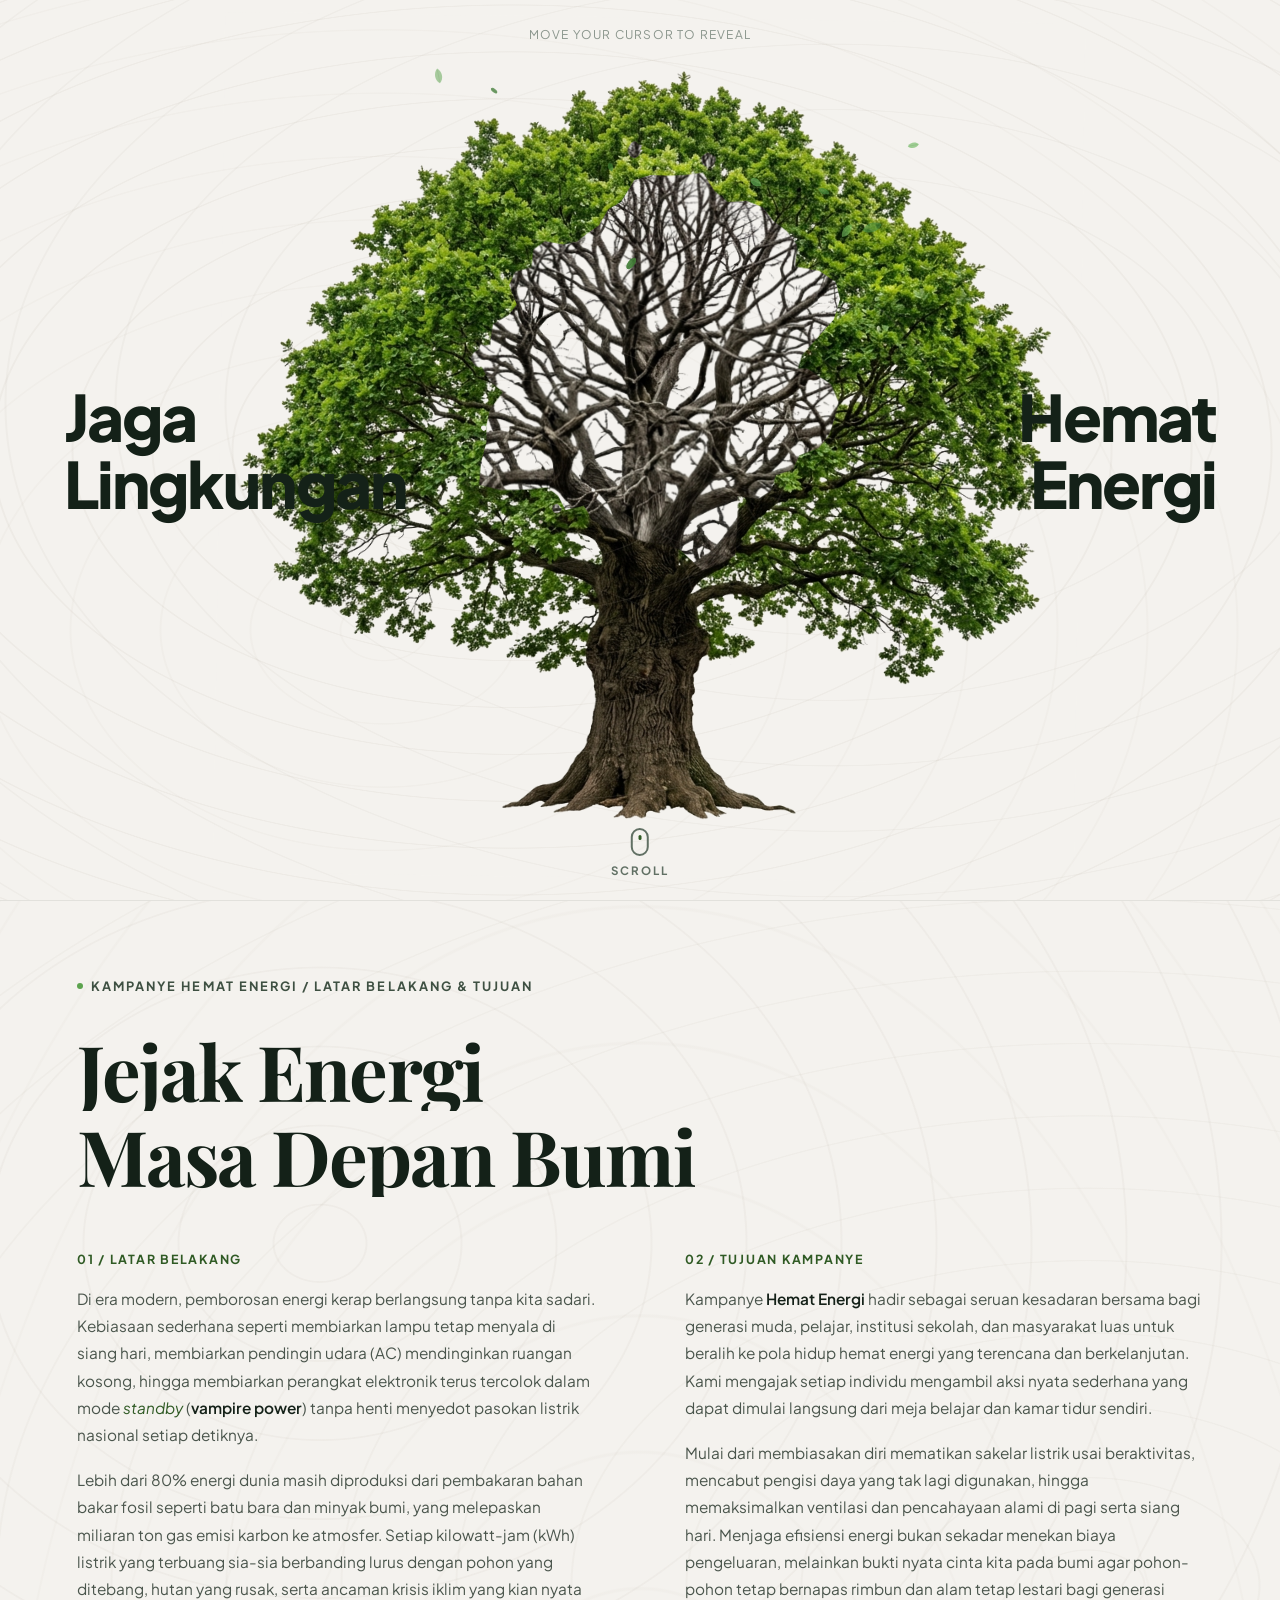
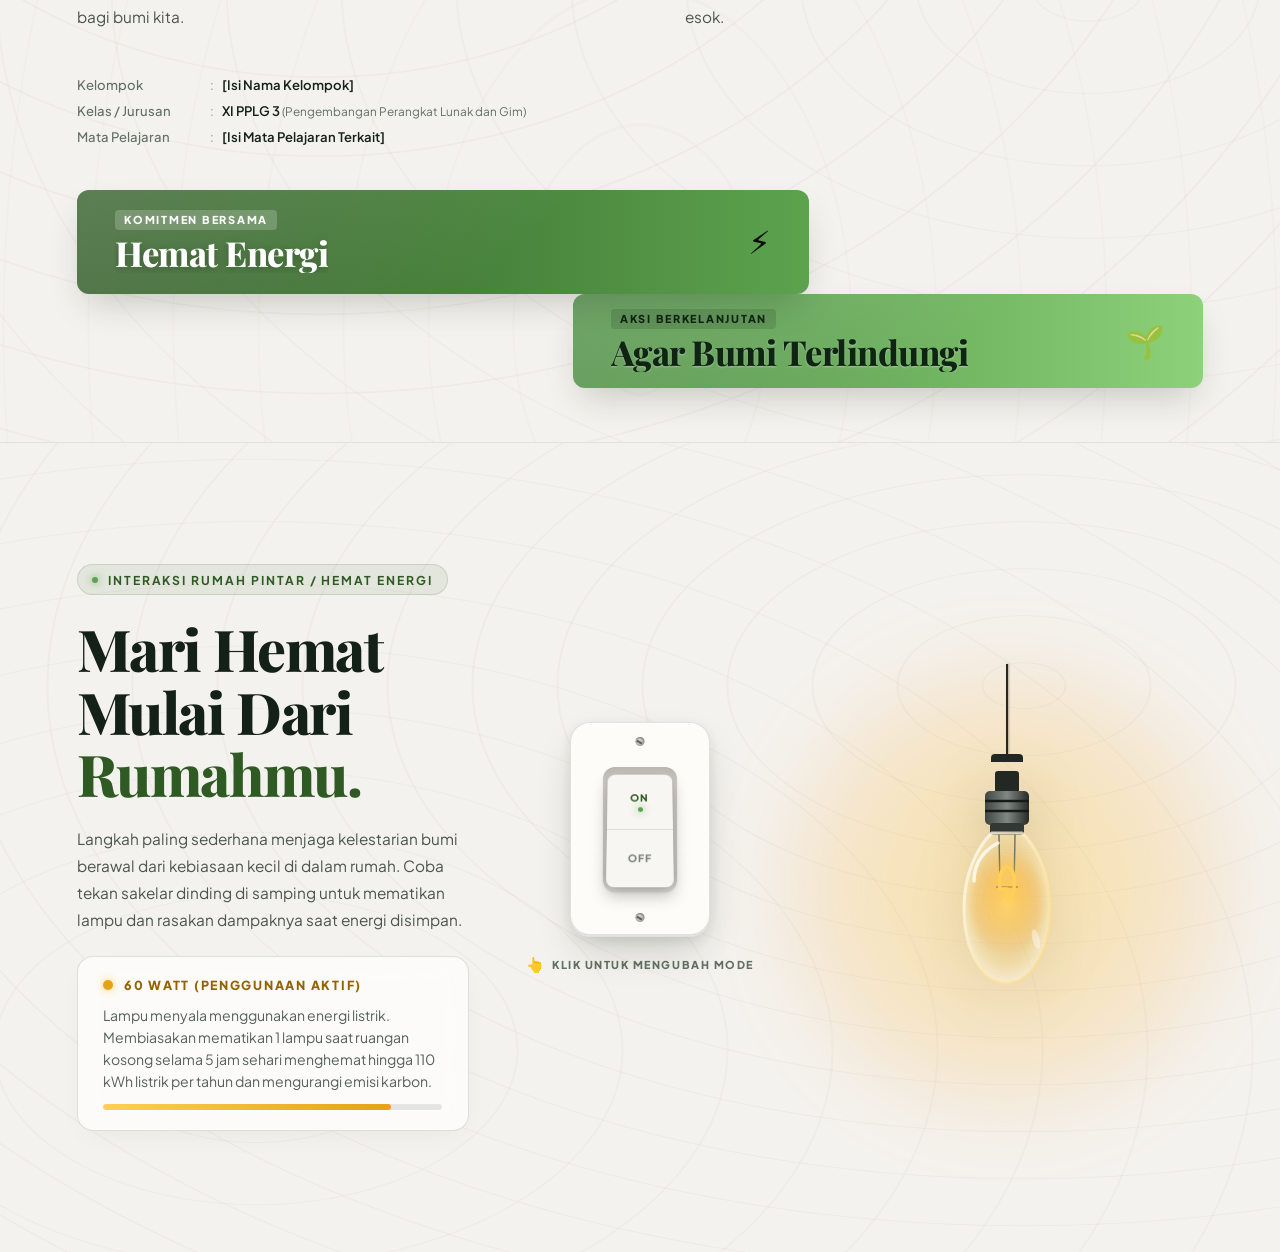
==== index.html @ 19946aef "feat: Website Kampanye Hemat Energi interaktif" ====
<!DOCTYPE html>
<html lang="en">

<head>
  <meta charset="UTF-8">
  <meta name="viewport" content="width=device-width, initial-scale=1.0">
  <title>HematEnergi – Save Energy, Save Nature</title>
  <link rel="preconnect" href="https://fonts.googleapis.com">
  <link rel="preconnect" href="https://fonts.gstatic.com" crossorigin>
  <link
    href="https://fonts.googleapis.com/css2?family=Playfair+Display:ital,wght@0,600;0,700;0,800;1,600&family=Plus+Jakarta+Sans:wght@400;500;600;700;800&display=swap"
    rel="stylesheet">
  <link rel="stylesheet" href="style.css">
</head>

<body>

  <!-- ═══════════════════════════════════════════════════════
       SECTION 1: HERO SECTION POHON INTERAKTIF
       ═══════════════════════════════════════════════════════ -->
  <section class="hero" id="hero">
    <span class="cursor-hint" id="cursorHint">Move your cursor to reveal</span>

    <!-- Side headings -->
    <div class="side-heading side-heading--left">
      Jaga<br>Lingkungan
    </div>
    <div class="side-heading side-heading--right">
      Hemat<br>Energi
    </div>

    <div class="tree-container" id="treeContainer">
      <!-- Base: living tree -->
      <img src="./public/living-tree.png" alt="Living tree" class="tree-living" id="livingTreeImg" />

      <!-- Reveal: dead tree (masked by canvas) -->
      <img src="./public/dead-tree.png" alt="Dead tree" class="tree-dead" id="deadTreeImg"
        style="visibility: hidden;" />

      <!-- Canvas draws the composite: dead-tree clipped by ink mask -->
      <canvas id="inkCanvas"></canvas>
    </div>

    <!-- Falling leaves overlay (hero container) -->
    <canvas id="leavesCanvas"></canvas>

    <!-- Scroll down indicator -->
    <a href="#campaignSection" class="hero-scroll-indicator" id="scrollIndicator" aria-label="Gulir ke bawah">
      <div class="scroll-mouse">
        <div class="scroll-wheel"></div>
      </div>
      <span>Scroll</span>
    </a>
  </section>

  <!-- ═══════════════════════════════════════════════════════
       SECTION 2: LATAR BELAKANG & TUJUAN KAMPANYE
       (Tata Letak Sesuai Referensi Gambar)
       ═══════════════════════════════════════════════════════ -->
  <section class="campaign-section" id="campaignSection">
    <div class="campaign-container">

      <!-- Eyebrow (Teks Kecil di Kiri Atas) -->
      <div class="campaign-eyebrow fade-item fade-delay-eyebrow">
        <span class="eyebrow-dot"></span>
        KAMPANYE HEMAT ENERGI / LATAR BELAKANG &amp; TUJUAN
      </div>

      <!-- Judul Utama 2 Baris: High Line Reveal (Block Highlighter Wipe) -->
      <h2 class="campaign-title">
        <span class="reveal-line-wrap">
          <span class="reveal-block reveal-block-line-1"></span>
          <span class="reveal-text reveal-text-line-1">Jejak Energi</span>
        </span>
        <span class="reveal-line-wrap">
          <span class="reveal-block reveal-block-line-2"></span>
          <span class="reveal-text reveal-text-line-2">Masa Depan Bumi</span>
        </span>
      </h2>

      <!-- Grid 2 Kolom Paragraf di Bagian Tengah -->
      <div class="campaign-grid">
        <!-- Kolom Kiri: Latar Belakang & Cerita Singkat -->
        <div class="campaign-col fade-item fade-delay-col-1">
          <div class="col-title">01 / Latar Belakang</div>
          <p class="campaign-desc">
            Di era modern, pemborosan energi kerap berlangsung tanpa kita sadari. Kebiasaan sederhana seperti membiarkan
            lampu tetap menyala di siang hari, membiarkan pendingin udara (AC) mendinginkan ruangan kosong, hingga
            membiarkan perangkat elektronik terus tercolok dalam mode <em>standby</em> (<strong>vampire power</strong>)
            tanpa henti menyedot pasokan listrik nasional setiap detiknya.
          </p>
          <p class="campaign-desc">
            Lebih dari 80% energi dunia masih diproduksi dari pembakaran bahan bakar fosil seperti batu bara dan minyak
            bumi, yang melepaskan miliaran ton gas emisi karbon ke atmosfer. Setiap kilowatt-jam (kWh) listrik yang
            terbuang sia-sia berbanding lurus dengan pohon yang ditebang, hutan yang rusak, serta ancaman krisis iklim
            yang kian nyata bagi bumi kita.
          </p>
        </div>

        <!-- Kolom Kanan: Tujuan Kampanye -->
        <div class="campaign-col fade-item fade-delay-col-2">
          <div class="col-title">02 / Tujuan Kampanye</div>
          <p class="campaign-desc">
            Kampanye <strong>Hemat Energi</strong> hadir sebagai seruan kesadaran bersama bagi generasi muda, pelajar,
            institusi sekolah, dan masyarakat luas untuk beralih ke pola hidup hemat energi yang terencana dan
            berkelanjutan. Kami mengajak setiap individu mengambil aksi nyata sederhana yang dapat dimulai langsung dari
            meja belajar dan kamar tidur sendiri.
          </p>
          <p class="campaign-desc">
            Mulai dari membiasakan diri mematikan sakelar listrik usai beraktivitas, mencabut pengisi daya yang tak lagi
            digunakan, hingga memaksimalkan ventilasi dan pencahayaan alami di pagi serta siang hari. Menjaga efisiensi
            energi bukan sekadar menekan biaya pengeluaran, melainkan bukti nyata cinta kita pada bumi agar pohon-pohon
            tetap bernapas rimbun dan alam tetap lestari bagi generasi esok.
          </p>
        </div>
      </div>

      <!-- Area Bawah: Identitas Pembuat (Kiri) & Balok Bertumpuk (Kanan) -->
      <div class="campaign-bottom">
        <!-- Identitas Pembuat di Kiri Bawah -->
        <div class="creator-metadata fade-item fade-delay-meta">
          <div class="meta-line">
            <span class="meta-key">Kelompok</span>
            <span class="meta-sep">:</span>
            <span class="meta-value">[Isi Nama Kelompok]</span>
          </div>
          <div class="meta-line">
            <span class="meta-key">Kelas / Jurusan</span>
            <span class="meta-sep">:</span>
            <span class="meta-value">XI PPLG 3 <span class="meta-subtext">(Pengembangan Perangkat Lunak dan
                Gim)</span></span>
          </div>
          <div class="meta-line">
            <span class="meta-key">Mata Pelajaran</span>
            <span class="meta-sep">:</span>
            <span class="meta-value">[Isi Mata Pelajaran Terkait]</span>
          </div>
        </div>

        <!-- Dua Balok Horizontal Bertumpuk di Kanan Bawah (Gradien Hijau) -->
        <div class="stacked-blocks-area fade-item fade-delay-bars">
          <!-- Balok Atas/Kiri: Gradien #2f5a24 ke #5ca34e -->
          <div class="block-bar block-bar--upper">
            <div class="bar-sheen"></div>
            <div class="bar-text-content">
              <span class="bar-badge bar-badge-1">KOMITMEN BERSAMA</span>
              <div class="bar-reveal-wrapper">
                <span class="bar-wipe bar-wipe-1"></span>
                <h3 class="bar-reveal-text bar-text-1">Hemat Energi</h3>
              </div>
            </div>
            <span class="bar-accent-icon bar-icon-1">⚡</span>
          </div>

          <!-- Balok Bawah/Kanan: Gradien #4a8c3f ke #8dd17a -->
          <div class="block-bar block-bar--lower">
            <div class="bar-sheen"></div>
            <div class="bar-text-content">
              <span class="bar-badge bar-badge--dark bar-badge-2">AKSI BERKELANJUTAN</span>
              <div class="bar-reveal-wrapper">
                <span class="bar-wipe bar-wipe-2"></span>
                <h3 class="bar-reveal-text bar-text-2">Agar Bumi Terlindungi</h3>
              </div>
            </div>
            <span class="bar-accent-icon bar-icon-2">🌱</span>
          </div>
        </div>
      </div>

    </div>
  </section>

  <!-- ═══════════════════════════════════════════════════════
       SECTION 3: SMART HOME ENERGY SWITCH
       ═══════════════════════════════════════════════════════ -->
  <section class="switch-section light-on" id="smartSwitchSection">
    <div class="switch-container">
      <div class="switch-grid">

        <!-- Column 1 (Left): Bold Editorial Call-To-Action -->
        <div class="switch-col-left">
          <div class="switch-eyebrow">
            <span class="switch-eyebrow-dot"></span>
            <span>INTERAKSI RUMAH PINTAR / HEMAT ENERGI</span>
          </div>

          <h2 class="switch-heading">
            <span>Mari Hemat</span>
            <span>Mulai Dari</span>
            <span class="switch-heading-highlight">Rumahmu.</span>
          </h2>

          <p class="switch-subcaption">
            Langkah paling sederhana menjaga kelestarian bumi berawal dari kebiasaan kecil di dalam rumah. Coba tekan
            sakelar dinding di samping untuk mematikan lampu dan rasakan dampaknya saat energi disimpan.
          </p>

          <!-- Interactive Live Energy Metric Status Card -->
          <div class="energy-status-card" id="energyStatusCard">
            <div class="energy-status-header">
              <span class="status-indicator-dot" id="statusDot"></span>
              <span class="status-indicator-label" id="statusLabel">60 WATT (PENGGUNAAN AKTIF)</span>
            </div>
            <p class="status-dynamic-text" id="statusDesc">
              Lampu menyala menggunakan energi listrik. Membiasakan mematikan 1 lampu saat ruangan kosong selama 5 jam
              sehari menghemat hingga 110 kWh listrik per tahun dan mengurangi emisi karbon.
            </p>
            <div class="status-meter-bar">
              <div class="status-meter-fill" id="statusMeterFill"></div>
            </div>
          </div>
        </div>

        <!-- Column 2 (Center): Tactile Minimalist 3D Rocker Wall Switch -->
        <div class="switch-col-center">
          <div class="tactile-switch-wrap">
            <div class="wall-plate" id="wallLightSwitch" role="button" tabindex="0" aria-label="Sakelar Lampu Pintar">
              <!-- Screws -->
              <div class="plate-screw plate-screw--top"><span class="screw-slot"></span></div>
              <div class="plate-screw plate-screw--bottom"><span class="screw-slot"></span></div>

              <!-- Recessed Switch Housing / Bezel -->
              <div class="plate-recess">
                <div class="rocker-switch" id="rockerPaddle">
                  <div class="rocker-face rocker-face--top">
                    <span class="rocker-text">ON</span>
                    <span class="rocker-led" id="rockerLed"></span>
                  </div>
                  <div class="rocker-face rocker-face--bottom">
                    <span class="rocker-text">OFF</span>
                  </div>
                </div>
              </div>
            </div>
            <div class="switch-click-hint">
              <span class="click-hint-icon">👆</span>
              <span class="click-hint-text">KLIK UNTUK MENGUBAH MODE</span>
            </div>
          </div>
        </div>

        <!-- Column 3 (Right): Swaying 3D Hanging Pendant Light Bulb -->
        <div class="switch-col-right" id="bulbInteractiveZone">
          <!-- Ambient Radial Light Aura -->
          <div class="ambient-light-aura" id="ambientLightAura"></div>

          <!-- Hanging Pendant Assembly (Pendulum Sway) -->
          <div class="hanging-pendant" id="hangingPendant">
            <!-- Suspended Ceiling Cord -->
            <div class="pendant-cord-line"></div>

            <!-- Ceiling Canopy Mount -->
            <div class="pendant-canopy"></div>

            <!-- Bulb & Fixture Container -->
            <div class="pendant-bulb-unit">
              <!-- SVG Realistic 3D Glass Pendant Bulb -->
              <svg class="bulb-svg" viewBox="0 0 170 270" width="170" height="270" fill="none"
                xmlns="http://www.w3.org/2000/svg">
                <!-- Socket Fixture / Metal Cap -->
                <rect x="73" y="10" width="24" height="22" rx="3" fill="#242825" />
                <rect x="63" y="30" width="44" height="34" rx="5" fill="url(#pendantSocketGrad)" />
                <line x1="63" y1="40" x2="107" y2="40" stroke="#171a18" stroke-width="2.5" />
                <line x1="63" y1="50" x2="107" y2="50" stroke="#171a18" stroke-width="2.5" />
                <rect x="68" y="62" width="34" height="12" rx="3" fill="#323834" />

                <!-- Glow Aura Inside Glass (ON state) -->
                <ellipse class="svg-filament-aura" id="svgFilamentAura" cx="85" cy="142" rx="42" ry="52"
                  fill="url(#innerWarmGlow)" />

                <!-- Bulb Glass Teardrop Envelope -->
                <path class="bulb-glass-contour" id="bulbGlassContour"
                  d="M70 72 C70 72, 42 96, 42 148 C42 192, 62 222, 85 222 C108 222, 128 192, 128 148 C128 96, 100 72, 100 72 Z"
                  fill="url(#glassTintGrad)" stroke="url(#glassEdgeGrad)" stroke-width="3" />

                <!-- Filament Internal Support Mounts -->
                <line x1="77" y1="74" x2="78" y2="128" stroke="#666f68" stroke-width="1.4" stroke-linecap="round" />
                <line x1="93" y1="74" x2="92" y2="128" stroke="#666f68" stroke-width="1.4" stroke-linecap="round" />
                <line x1="74" y1="126" x2="96" y2="126" stroke="#555c57" stroke-width="1.2" />

                <!-- Tungsten Coiled Filament Path -->
                <path class="bulb-tungsten-filament" id="tungstenFilament"
                  d="M78 128 C76 112, 81 106, 85 106 C89 106, 94 112, 92 128 C89 144, 85 144, 85 128 Z" fill="none"
                  stroke="#ffcf56" stroke-width="3.5" stroke-linecap="round" stroke-linejoin="round" />

                <!-- Realistic Glass Specular Curve Reflections -->
                <path d="M52 120 C52 100, 64 88, 76 82" stroke="rgba(255, 255, 255, 0.75)" stroke-width="3.5"
                  stroke-linecap="round" />
                <ellipse cx="114" cy="178" rx="3.5" ry="10" fill="rgba(255, 255, 255, 0.4)"
                  transform="rotate(-15 114 178)" />

                <!-- Shading and Gradient Definitions -->
                <defs>
                  <linearGradient id="pendantSocketGrad" x1="0" y1="0" x2="1" y2="0">
                    <stop offset="0%" stop-color="#404642" />
                    <stop offset="50%" stop-color="#808882" />
                    <stop offset="100%" stop-color="#262a27" />
                  </linearGradient>

                  <!-- Dynamic Glass Tint -->
                  <radialGradient id="glassTintGrad" cx="50%" cy="46%" r="54%">
                    <stop id="glassStop1" offset="0%" stop-color="rgba(255, 235, 160, 0.38)" />
                    <stop id="glassStop2" offset="65%" stop-color="rgba(255, 210, 100, 0.18)" />
                    <stop id="glassStop3" offset="100%" stop-color="rgba(255, 255, 255, 0.45)" />
                  </radialGradient>

                  <!-- Glass Edge Highlight -->
                  <linearGradient id="glassEdgeGrad" x1="0" y1="0" x2="1" y2="1">
                    <stop id="edgeStop1" offset="0%" stop-color="rgba(255, 255, 255, 0.85)" />
                    <stop id="edgeStop2" offset="100%" stop-color="rgba(255, 215, 110, 0.55)" />
                  </linearGradient>

                  <!-- Inner Warm Light Glow -->
                  <radialGradient id="innerWarmGlow" cx="50%" cy="50%" r="50%">
                    <stop id="glowStop1" offset="0%" stop-color="rgba(255, 207, 86, 0.95)" />
                    <stop id="glowStop2" offset="55%" stop-color="rgba(255, 175, 45, 0.4)" />
                    <stop id="glowStop3" offset="100%" stop-color="rgba(255, 140, 20, 0)" />
                  </radialGradient>
                </defs>
              </svg>
            </div>
          </div>

          <!-- Floating Eco Savings Badge (Appears when Light is OFF) -->
          <div class="eco-save-badge" id="ecoSaveBadge">
            <span class="eco-save-icon">🌱</span>
            <div class="eco-save-info">
              <span class="eco-save-title">Mode Hemat Daya Aktif</span>
              <span class="eco-save-metric">100% Efisiensi Listrik • Emisi Tercegah</span>
            </div>
          </div>
        </div>

      </div>
    </div>
  </section>

  <script src="script.js"></script>

</body>

</html>
---- style.css ----
/* ── Reset & Base ──────────────────────────────────── */
    *,
    *::before,
    *::after {
      margin: 0;
      padding: 0;
      box-sizing: border-box;
    }

    html,
    body {
      font-family: 'Plus Jakarta Sans', 'Segoe UI', system-ui, -apple-system, sans-serif;
      background: #f4f2ee;
      overflow-y: auto;
      overflow-x: hidden;
      height: auto;
      width: 100%;
      scroll-behavior: smooth;
    }

    /* ── Fullscreen Hero ──────────────────────────────── */
    .hero {
      position: relative;
      width: 100%;
      height: 100vh;
      min-height: 100vh;
      display: flex;
      align-items: center;
      justify-content: center;
      overflow: hidden;
      background: #f4f2ee;
    }

    /* ── Topographic contour background ────────────────── */
    .hero::before {
      content: '';
      position: absolute;
      inset: 0;
      background-image:
        repeating-radial-gradient(ellipse at 40% 50%,
          transparent 0px, transparent 38px,
          rgba(180, 170, 155, 0.10) 39px, rgba(180, 170, 155, 0.10) 40px,
          transparent 41px, transparent 80px),
        repeating-radial-gradient(ellipse at 65% 45%,
          transparent 0px, transparent 55px,
          rgba(170, 162, 148, 0.08) 56px, rgba(170, 162, 148, 0.08) 57px,
          transparent 58px, transparent 110px),
        repeating-radial-gradient(ellipse at 30% 70%,
          transparent 0px, transparent 42px,
          rgba(190, 180, 165, 0.07) 43px, rgba(190, 180, 165, 0.07) 44px,
          transparent 45px, transparent 90px);
      pointer-events: none;
      z-index: 5;
    }

    /* ── Tree container – dramatic fullscreen scale ───── */
    .tree-container {
      position: relative;
      width: 90vw;
      max-width: 900px;
      height: 95vh;
      max-height: 95vh;
      z-index: 1;
      transform-origin: bottom center;
    }

    .tree-container img {
      position: absolute;
      inset: 0;
      width: 100%;
      height: 100%;
      object-fit: contain;
      user-select: none;
      -webkit-user-drag: none;
      transform-origin: bottom center;
    }

    .tree-living {
      z-index: 1;
    }

    .tree-dead {
      z-index: 2;
    }

    /* ── Canvas overlays ──────────────────────────────── */
    #inkCanvas {
      position: absolute;
      inset: 0;
      width: 100%;
      height: 100%;
      z-index: 3;
      pointer-events: none;
    }

    #leavesCanvas {
      position: absolute;
      inset: 0;
      width: 100%;
      height: 100%;
      z-index: 4;
      pointer-events: none;
    }

    /* ── Side Typography ──────────────────────────────── */
    .side-heading {
      position: absolute;
      top: 50%;
      transform: translateY(-50%);
      z-index: 10;
      pointer-events: none;
      font-size: clamp(2.5rem, 5vw, 5.5rem);
      font-weight: 800;
      color: #142118;
      line-height: 1.05;
      letter-spacing: -0.03em;
    }

    .side-heading--left {
      left: 5vw;
      text-align: left;
    }

    .side-heading--right {
      right: 5vw;
      text-align: right;
    }

    /* ── Hint label ────────────────────────────────────── */
    .cursor-hint {
      position: absolute;
      top: 3vh;
      left: 50%;
      transform: translateX(-50%);
      z-index: 10;
      font-size: 0.75rem;
      color: #8a958c;
      letter-spacing: 0.1em;
      text-transform: uppercase;
      pointer-events: none;
      opacity: 1;
      transition: opacity 1.5s ease;
    }

    .cursor-hint.hidden {
      opacity: 0;
    }

    /* ── Hero Scroll Indicator ────────────────────────── */
    .hero-scroll-indicator {
      position: absolute;
      bottom: 2.5vh;
      left: 50%;
      transform: translateX(-50%);
      z-index: 15;
      display: flex;
      flex-direction: column;
      align-items: center;
      gap: 0.4rem;
      color: #617064;
      text-decoration: none;
      font-size: 0.72rem;
      font-weight: 700;
      letter-spacing: 0.18em;
      text-transform: uppercase;
      transition: opacity 0.4s ease, transform 0.4s ease, color 0.3s ease;
      cursor: pointer;
    }

    .hero-scroll-indicator:hover {
      color: #142118;
      transform: translateX(-50%) translateY(2px);
    }

    .scroll-mouse {
      width: 18px;
      height: 28px;
      border: 2px solid #617064;
      border-radius: 10px;
      position: relative;
    }

    .scroll-wheel {
      width: 2.5px;
      height: 5px;
      background: #2f5a24;
      border-radius: 2px;
      position: absolute;
      top: 5px;
      left: 50%;
      transform: translateX(-50%);
      animation: wheelAnimation 1.6s ease-in-out infinite;
    }

    @keyframes wheelAnimation {
      0% {
        opacity: 0;
        transform: translate(-50%, 0);
      }

      35% {
        opacity: 1;
      }

      100% {
        opacity: 0;
        transform: translate(-50%, 11px);
      }
    }

    /* ═══════════════════════════════════════════════════════
       SECTION 2: LATAR BELAKANG & TUJUAN (REFERENSI REPOSITORY)
       ═══════════════════════════════════════════════════════ */
    .campaign-section {
      position: relative;
      width: 100%;
      min-height: 100vh;
      background: #f4f2ee;
      padding: clamp(4.5rem, 8.5vh, 7rem) clamp(2rem, 6vw, 6.5rem) clamp(3rem, 6vh, 5rem);
      display: flex;
      justify-content: center;
      align-items: center;
      box-sizing: border-box;
      overflow: hidden;
      border-top: 1px solid rgba(20, 33, 24, 0.08);
    }

    /* Topographic contour background for section 2 */
    .campaign-section::before {
      content: '';
      position: absolute;
      inset: 0;
      background-image:
        repeating-radial-gradient(ellipse at 25% 30%,
          transparent 0px, transparent 45px,
          rgba(180, 170, 155, 0.09) 46px, rgba(180, 170, 155, 0.09) 47px,
          transparent 48px, transparent 95px),
        repeating-radial-gradient(ellipse at 85% 60%,
          transparent 0px, transparent 55px,
          rgba(170, 162, 148, 0.07) 56px, rgba(170, 162, 148, 0.07) 57px,
          transparent 58px, transparent 115px),
        repeating-radial-gradient(ellipse at 50% 90%,
          transparent 0px, transparent 40px,
          rgba(190, 180, 165, 0.06) 41px, rgba(190, 180, 165, 0.06) 42px,
          transparent 43px, transparent 85px);
      pointer-events: none;
      z-index: 0;
    }

    .campaign-container {
      position: relative;
      z-index: 1;
      width: 100%;
      max-width: 1360px;
      margin: 0 auto;
      display: flex;
      flex-direction: column;
      gap: clamp(2rem, 4vh, 3.25rem);
    }

    /* ── Eyebrow (Teks Kecil di Kiri Atas) ───────────────── */
    .campaign-eyebrow {
      font-size: clamp(0.72rem, 1vw, 0.82rem);
      font-weight: 700;
      letter-spacing: 0.16em;
      text-transform: uppercase;
      color: #3e5042;
      display: flex;
      align-items: center;
      gap: 0.5rem;
    }

    .eyebrow-dot {
      width: 6px;
      height: 6px;
      border-radius: 50%;
      background: #5ca34e;
      display: inline-block;
    }

    /* ── High Line Reveal (Block Highlighter Wipe) Title ── */
    .campaign-title {
      font-family: 'Playfair Display', Georgia, 'Times New Roman', serif;
      font-size: clamp(2.8rem, 6vw, 5.5rem);
      font-weight: 700;
      color: #142118;
      line-height: 1.06;
      letter-spacing: -0.025em;
      display: flex;
      flex-direction: column;
      margin: 0;
    }

    .reveal-line-wrap {
      position: relative;
      display: inline-block;
      overflow: hidden;
      vertical-align: top;
      width: fit-content;
      margin-bottom: 0.06em;
    }

    .reveal-text {
      display: inline-block;
      clip-path: inset(0 100% 0 0);
      transition: clip-path 1.15s cubic-bezier(0.77, 0, 0.175, 1);
      will-change: clip-path;
    }

    .is-revealed .reveal-text-line-1 {
      clip-path: inset(0 0% 0 0);
      transition-delay: 0.12s;
    }

    .is-revealed .reveal-text-line-2 {
      clip-path: inset(0 0% 0 0);
      transition-delay: 0.35s;
    }

    .reveal-block {
      position: absolute;
      top: 0;
      bottom: 0;
      left: 0;
      right: 0;
      clip-path: inset(0 100% 0 0);
      z-index: 2;
      pointer-events: none;
      border-radius: 4px;
    }

    .reveal-block-line-1 {
      background: linear-gradient(90deg, #2f5a24 0%, #5ca34e 100%);
    }

    .reveal-block-line-2 {
      background: linear-gradient(90deg, #4a8c3f 0%, #8dd17a 100%);
    }

    .is-revealed .reveal-block-line-1 {
      animation: blockHighlighterWipe 1.1s cubic-bezier(0.77, 0, 0.175, 1) 0.08s forwards;
    }

    .is-revealed .reveal-block-line-2 {
      animation: blockHighlighterWipe 1.1s cubic-bezier(0.77, 0, 0.175, 1) 0.32s forwards;
    }

    @keyframes blockHighlighterWipe {
      0% {
        clip-path: inset(0 100% 0 0);
      }

      50% {
        clip-path: inset(0 0% 0 0);
      }

      100% {
        clip-path: inset(0 0% 0 100%);
      }
    }

    /* ── Middle Area: 2-Column Paragraph Grid ─────────── */
    .campaign-grid {
      display: grid;
      grid-template-columns: 1fr 1fr;
      column-gap: clamp(3rem, 7vw, 7.5rem);
      row-gap: 2rem;
      margin-top: clamp(0.5rem, 1.5vh, 1.5rem);
    }

    @media (max-width: 860px) {
      .campaign-grid {
        grid-template-columns: 1fr;
        column-gap: 0;
        row-gap: 2rem;
      }
    }

    .campaign-col {
      display: flex;
      flex-direction: column;
      gap: 1.1rem;
    }

    .col-title {
      font-size: 0.78rem;
      font-weight: 700;
      letter-spacing: 0.14em;
      text-transform: uppercase;
      color: #2f5a24;
      display: flex;
      align-items: center;
      gap: 0.5rem;
    }

    .campaign-desc {
      font-size: clamp(0.96rem, 1.18vw, 1.08rem);
      line-height: 1.78;
      color: #4a554c;
      margin: 0;
    }

    .campaign-desc strong {
      color: #142118;
      font-weight: 600;
    }

    .campaign-desc em {
      font-style: italic;
      color: #2f5a24;
    }

    /* ── Bottom Section Layout ────────────────────────── */
    .campaign-bottom {
      display: flex;
      flex-direction: column;
      gap: clamp(1.5rem, 3vh, 2.5rem);
      margin-top: clamp(0.5rem, 1vh, 1.25rem);
    }

    /* ── Identitas Pembuat di Kiri Bawah ──────────────── */
    .creator-metadata {
      display: flex;
      flex-direction: column;
      gap: 0.35rem;
      font-size: clamp(0.82rem, 0.95vw, 0.92rem);
      line-height: 1.55;
    }

    .meta-line {
      display: flex;
      gap: 0.5rem;
      align-items: baseline;
    }

    .meta-key {
      color: #617064;
      font-weight: 500;
      min-width: 125px;
    }

    .meta-sep {
      color: #8a958c;
    }

    .meta-value {
      color: #142118;
      font-weight: 600;
    }

    .meta-subtext {
      color: #617064;
      font-weight: 400;
      font-size: 0.9em;
    }

    /* ── Dua Balok Horizontal Bertumpuk di Kanan Bawah ── */
    .stacked-blocks-area {
      position: relative;
      width: 100%;
      height: clamp(170px, 22vh, 230px);
      margin-top: 1rem;
      pointer-events: auto;
    }

    .block-bar {
      position: absolute;
      border-radius: 12px;
      overflow: hidden;
      box-shadow: 0 16px 36px -10px rgba(20, 33, 24, 0.22);
      transition: transform 0.45s cubic-bezier(0.16, 1, 0.3, 1), box-shadow 0.45s ease;
      display: flex;
      align-items: center;
      justify-content: space-between;
      padding: 0 clamp(1.4rem, 3vw, 2.5rem);
      box-sizing: border-box;
      cursor: default;
    }

    .block-bar:hover {
      box-shadow: 0 22px 46px -10px rgba(20, 33, 24, 0.32);
    }

    /* Balok Atas (Kiri ke Tengah ~64% lebar) */
    .block-bar--upper {
      top: 0;
      left: 0;
      width: min(65%, 740px);
      height: clamp(82px, 11.5vh, 118px);
      background: linear-gradient(90deg, #2f5a24 0%, #5ca34e 100%);
      z-index: 2;
    }

    .block-bar--upper:hover {
      transform: translateY(-4px);
    }

    /* Balok Bawah (Tengah ~44% ke Kanan Penuh) */
    .block-bar--lower {
      bottom: 0;
      left: min(44%, 500px);
      right: 0;
      height: clamp(74px, 10.5vh, 108px);
      background: linear-gradient(90deg, #4a8c3f 0%, #8dd17a 100%);
      z-index: 1;
    }

    .block-bar--lower:hover {
      transform: translateY(-4px);
    }

    @media (max-width: 768px) {
      .stacked-blocks-area {
        height: auto;
        display: flex;
        flex-direction: column;
        gap: 1rem;
      }

      .block-bar--upper,
      .block-bar--lower {
        position: relative;
        width: 100%;
        left: 0;
        right: 0;
        height: auto;
        padding: 1.25rem 1.5rem;
      }
    }

    .bar-sheen {
      position: absolute;
      inset: 0;
      background: linear-gradient(135deg, rgba(255, 255, 255, 0.22) 0%, transparent 60%);
      pointer-events: none;
    }

    /* ── High Line Reveal for the Stacked Bars (Disamakan dengan Judul Atas) ── */
    .bar-text-content {
      position: relative;
      z-index: 3;
      display: flex;
      flex-direction: column;
      gap: 0.25rem;
    }

    .bar-badge {
      display: inline-block;
      width: fit-content;
      font-size: 0.68rem;
      font-weight: 800;
      letter-spacing: 0.16em;
      text-transform: uppercase;
      padding: 0.2rem 0.55rem;
      border-radius: 4px;
      background: rgba(255, 255, 255, 0.2);
      color: #ffffff;
      opacity: 0;
      transform: translateY(8px);
      transition: opacity 0.8s ease, transform 0.8s ease;
    }

    .bar-badge--dark {
      background: rgba(16, 36, 20, 0.15);
      color: #102414;
    }

    .is-revealed .bar-badge {
      opacity: 1;
      transform: translateY(0);
    }

    .is-revealed .bar-badge-1 {
      transition-delay: 0.72s;
    }

    .is-revealed .bar-badge-2 {
      transition-delay: 0.95s;
    }

    .bar-reveal-wrapper {
      position: relative;
      display: inline-block;
      overflow: hidden;
      vertical-align: top;
      width: fit-content;
    }

    .bar-reveal-text {
      display: inline-block;
      clip-path: inset(0 100% 0 0);
      transition: clip-path 1.15s cubic-bezier(0.77, 0, 0.175, 1);
      will-change: clip-path;
      margin: 0;
      font-family: 'Playfair Display', Georgia, serif;
      font-size: clamp(1.4rem, 2.7vw, 2.45rem);
      font-weight: 800;
      letter-spacing: -0.015em;
      line-height: 1.15;
    }

    .bar-text-1 {
      color: #ffffff;
      text-shadow: 0 2px 8px rgba(0, 0, 0, 0.25);
    }

    .bar-text-2 {
      color: #102414;
      text-shadow: 0 1px 2px rgba(255, 255, 255, 0.35);
    }

    /* Delay disinkronkan setelah kontainer balok muncul (0.65s + offset) */
    .is-revealed .bar-text-1 {
      clip-path: inset(0 0% 0 0);
      transition-delay: 0.82s;
    }

    .is-revealed .bar-text-2 {
      clip-path: inset(0 0% 0 0);
      transition-delay: 1.05s;
    }

    .bar-wipe {
      position: absolute;
      top: 0;
      bottom: 0;
      left: 0;
      right: 0;
      clip-path: inset(0 100% 0 0);
      z-index: 2;
      pointer-events: none;
      border-radius: 4px;
    }

    /* Gradien penyapu selaras dengan palet hijau judul utama */
    .bar-wipe-1 {
      background: linear-gradient(90deg, #8dd17a 0%, #d8f3dc 100%);
    }

    .bar-wipe-2 {
      background: linear-gradient(90deg, #142118 0%, #2f5a24 100%);
    }

    /* Durasi 1.1s & selisih delay 0.04s persis seperti .reveal-block di judul atas */
    .is-revealed .bar-wipe-1 {
      animation: blockHighlighterWipe 1.1s cubic-bezier(0.77, 0, 0.175, 1) 0.78s forwards;
    }

    .is-revealed .bar-wipe-2 {
      animation: blockHighlighterWipe 1.1s cubic-bezier(0.77, 0, 0.175, 1) 1.02s forwards;
    }

    .bar-accent-icon {
      font-size: clamp(1.6rem, 2.5vw, 2.3rem);
      z-index: 3;
      user-select: none;
      opacity: 0;
      transform: scale(0.6);
      transition: opacity 0.8s ease, transform 0.8s ease;
    }

    .is-revealed .bar-accent-icon {
      opacity: 0.92;
      transform: scale(1);
    }

    .is-revealed .bar-icon-1 {
      transition-delay: 1.15s;
    }

    .is-revealed .bar-icon-2 {
      transition-delay: 1.38s;
    }

    /* ── Fade (Visibilitas Effect) ─────────────────────── */
    .fade-item {
      opacity: 0;
      transform: translateY(18px);
      transition: opacity 1.1s cubic-bezier(0.16, 1, 0.3, 1), transform 1.1s cubic-bezier(0.16, 1, 0.3, 1);
      will-change: opacity, transform;
    }

    .is-revealed .fade-item {
      opacity: 1;
      transform: translateY(0);
    }

    .fade-delay-eyebrow {
      transition-delay: 0.1s;
    }

    .fade-delay-col-1 {
      transition-delay: 0.48s;
    }

    .fade-delay-col-2 {
      transition-delay: 0.7s;
    }

    .fade-delay-meta {
      transition-delay: 0.88s;
    }

    .fade-delay-bars {
      transition-delay: 0.65s;
    }

    /* ═══════════════════════════════════════════════════════
       SECTION 3: SMART HOME ENERGY SWITCH
       ═══════════════════════════════════════════════════════ */
    .switch-section {
      position: relative;
      width: 100%;
      min-height: 90vh;
      padding: clamp(5rem, 8vh, 7rem) clamp(2rem, 6vw, 6.5rem);
      box-sizing: border-box;
      background-color: #f4f2ee;
      color: #142118;
      transition: background-color 0.85s cubic-bezier(0.4, 0, 0.2, 1), color 0.85s ease;
      overflow: hidden;
      border-top: 1px solid rgba(20, 33, 24, 0.08);
      display: flex;
      align-items: center;
      justify-content: center;
    }

    /* Light OFF Theme: Cozy, energy-saving twilight slate-forest tone */
    .switch-section.light-off {
      background-color: #18221b;
      color: #f4f2ee;
      border-top-color: rgba(255, 255, 255, 0.08);
    }

    /* Topographic contour background for Section 3 */
    .switch-section::before {
      content: '';
      position: absolute;
      inset: 0;
      background-image:
        repeating-radial-gradient(ellipse at 80% 30%,
          transparent 0px, transparent 40px,
          rgba(180, 170, 155, 0.09) 41px, rgba(180, 170, 155, 0.09) 42px,
          transparent 43px, transparent 85px),
        repeating-radial-gradient(ellipse at 20% 75%,
          transparent 0px, transparent 50px,
          rgba(170, 162, 148, 0.07) 51px, rgba(170, 162, 148, 0.07) 52px,
          transparent 53px, transparent 105px);
      pointer-events: none;
      z-index: 0;
      transition: opacity 0.85s ease, filter 0.85s ease;
    }

    .switch-section.light-off::before {
      filter: invert(1) brightness(0.6) hue-rotate(180deg);
      opacity: 0.22;
    }

    .switch-container {
      position: relative;
      z-index: 1;
      width: 100%;
      max-width: 1360px;
      margin: 0 auto;
    }

    .switch-grid {
      display: grid;
      grid-template-columns: 1.25fr auto 1.25fr;
      align-items: center;
      gap: clamp(2.5rem, 4.5vw, 4.5rem);
      width: 100%;
    }

    @media (max-width: 1040px) {
      .switch-grid {
        grid-template-columns: 1fr;
        gap: 4rem;
        text-align: center;
      }
    }

    /* ── Column 1 (Left): Editorial CTA ────────────────── */
    .switch-col-left {
      display: flex;
      flex-direction: column;
      gap: 1.4rem;
    }

    @media (max-width: 1040px) {
      .switch-col-left {
        align-items: center;
      }
    }

    .switch-eyebrow {
      display: inline-flex;
      align-items: center;
      gap: 0.6rem;
      font-size: clamp(0.72rem, 0.95vw, 0.82rem);
      font-weight: 700;
      letter-spacing: 0.16em;
      text-transform: uppercase;
      color: #2f5a24;
      background: rgba(47, 90, 36, 0.08);
      padding: 0.4rem 0.9rem;
      border-radius: 999px;
      width: fit-content;
      border: 1px solid rgba(47, 90, 36, 0.15);
      transition: all 0.85s ease;
    }

    .switch-section.light-off .switch-eyebrow {
      color: #8dd17a;
      background: rgba(141, 209, 122, 0.12);
      border-color: rgba(141, 209, 122, 0.25);
    }

    .switch-eyebrow-dot {
      width: 6px;
      height: 6px;
      border-radius: 50%;
      background: #5ca34e;
      display: inline-block;
      box-shadow: 0 0 8px #5ca34e;
      transition: background 0.85s ease;
    }

    .switch-section.light-off .switch-eyebrow-dot {
      background: #8dd17a;
      box-shadow: 0 0 10px #8dd17a;
    }

    .switch-heading {
      font-family: 'Playfair Display', Georgia, serif;
      font-size: clamp(2.4rem, 4.5vw, 4.5rem);
      font-weight: 800;
      line-height: 1.08;
      letter-spacing: -0.025em;
      color: #142118;
      display: flex;
      flex-direction: column;
      margin: 0;
      transition: color 0.85s ease;
    }

    .switch-section.light-off .switch-heading {
      color: #f4f2ee;
    }

    .switch-heading-highlight {
      color: #2f5a24;
      transition: color 0.85s ease;
    }

    .switch-section.light-off .switch-heading-highlight {
      color: #8dd17a;
      text-shadow: 0 0 20px rgba(141, 209, 122, 0.25);
    }

    .switch-subcaption {
      font-size: clamp(0.96rem, 1.15vw, 1.08rem);
      line-height: 1.75;
      color: #4a554c;
      margin: 0;
      max-width: 520px;
      transition: color 0.85s ease;
    }

    .switch-section.light-off .switch-subcaption {
      color: #a4b2a8;
    }

    /* Live Energy Status Card */
    .energy-status-card {
      background: rgba(255, 255, 255, 0.7);
      backdrop-filter: blur(12px);
      -webkit-backdrop-filter: blur(12px);
      border: 1px solid rgba(47, 90, 36, 0.16);
      border-radius: 16px;
      padding: 1.25rem 1.6rem;
      display: flex;
      flex-direction: column;
      gap: 0.75rem;
      max-width: 480px;
      box-shadow: 0 10px 30px -10px rgba(20, 33, 24, 0.06);
      transition: all 0.85s cubic-bezier(0.4, 0, 0.2, 1);
    }

    .switch-section.light-off .energy-status-card {
      background: rgba(24, 34, 27, 0.75);
      border-color: rgba(141, 209, 122, 0.25);
      box-shadow: 0 10px 30px -10px rgba(0, 0, 0, 0.5);
    }

    .energy-status-header {
      display: flex;
      align-items: center;
      gap: 0.65rem;
    }

    .status-indicator-dot {
      width: 10px;
      height: 10px;
      border-radius: 50%;
      background: #e6a117;
      box-shadow: 0 0 10px #ffcf56;
      display: inline-block;
      transition: all 0.5s ease;
    }

    .switch-section.light-off .status-indicator-dot {
      background: #8dd17a;
      box-shadow: 0 0 12px #8dd17a;
    }

    .status-indicator-label {
      font-size: 0.78rem;
      font-weight: 800;
      letter-spacing: 0.14em;
      text-transform: uppercase;
      color: #946300;
      transition: color 0.5s ease;
    }

    .switch-section.light-off .status-indicator-label {
      color: #8dd17a;
    }

    .status-dynamic-text {
      font-size: 0.88rem;
      line-height: 1.55;
      color: #556157;
      margin: 0;
      transition: color 0.85s ease;
    }

    .switch-section.light-off .status-dynamic-text {
      color: #c4d0c7;
    }

    .status-meter-bar {
      width: 100%;
      height: 6px;
      background: rgba(20, 33, 24, 0.1);
      border-radius: 999px;
      overflow: hidden;
      transition: background 0.85s ease;
    }

    .switch-section.light-off .status-meter-bar {
      background: rgba(255, 255, 255, 0.12);
    }

    .status-meter-fill {
      height: 100%;
      width: 85%;
      background: linear-gradient(90deg, #ffcf56, #e6a117);
      border-radius: 999px;
      transition: width 0.7s cubic-bezier(0.4, 0, 0.2, 1), background 0.7s ease;
    }

    .switch-section.light-off .status-meter-fill {
      width: 4%;
      background: linear-gradient(90deg, #4a8c3f, #8dd17a);
    }

    /* ── Column 2 (Center): Tactile Wall Switch ────────── */
    .switch-col-center {
      display: flex;
      justify-content: center;
      align-items: center;
    }

    .tactile-switch-wrap {
      display: flex;
      flex-direction: column;
      align-items: center;
      gap: 1.1rem;
    }

    .wall-plate {
      position: relative;
      width: 140px;
      height: 215px;
      border-radius: 20px;
      background: #fdfcf9;
      box-shadow:
        0 1px 0 rgba(255, 255, 255, 0.9) inset,
        0 -2px 0 rgba(0, 0, 0, 0.1) inset,
        0 18px 40px -10px rgba(20, 33, 24, 0.22),
        0 4px 12px rgba(20, 33, 24, 0.08);
      border: 1px solid rgba(20, 33, 24, 0.12);
      display: flex;
      align-items: center;
      justify-content: center;
      cursor: pointer;
      user-select: none;
      outline: none;
      transition: transform 0.2s cubic-bezier(0.16, 1, 0.3, 1), box-shadow 0.2s ease, background 0.85s ease, border-color 0.85s ease;
    }

    .switch-section.light-off .wall-plate {
      background: #232c25;
      border-color: rgba(255, 255, 255, 0.12);
      box-shadow:
        0 1px 0 rgba(255, 255, 255, 0.1) inset,
        0 -2px 0 rgba(0, 0, 0, 0.4) inset,
        0 20px 45px -10px rgba(0, 0, 0, 0.6),
        0 4px 14px rgba(0, 0, 0, 0.3);
    }

    .wall-plate:hover {
      transform: translateY(-3px) scale(1.02);
      box-shadow:
        0 1px 0 rgba(255, 255, 255, 0.9) inset,
        0 24px 48px -10px rgba(20, 33, 24, 0.28);
    }

    .wall-plate:active {
      transform: translateY(1px) scale(0.99);
    }

    .plate-screw {
      position: absolute;
      left: 50%;
      transform: translateX(-50%);
      width: 9px;
      height: 9px;
      border-radius: 50%;
      background: radial-gradient(circle at 35% 35%, #e0ddd7, #98948d);
      box-shadow: inset 0 1px 2px rgba(0, 0, 0, 0.4), 0 1px 1px rgba(255, 255, 255, 0.7);
    }

    .switch-section.light-off .plate-screw {
      background: radial-gradient(circle at 35% 35%, #5a665d, #313833);
      box-shadow: inset 0 1px 2px rgba(0, 0, 0, 0.6), 0 1px 1px rgba(255, 255, 255, 0.1);
    }

    .plate-screw--top {
      top: 14px;
    }

    .plate-screw--bottom {
      bottom: 14px;
    }

    .screw-slot {
      position: absolute;
      top: 50%;
      left: 15%;
      right: 15%;
      height: 1.5px;
      background: #605c56;
      transform: translateY(-50%) rotate(32deg);
    }

    .plate-recess {
      position: relative;
      width: 74px;
      height: 125px;
      border-radius: 12px;
      background: #e4e1da;
      box-shadow:
        inset 0 4px 10px rgba(0, 0, 0, 0.25),
        inset 0 -2px 5px rgba(255, 255, 255, 0.6),
        0 1px 2px rgba(0, 0, 0, 0.08);
      padding: 4px;
      box-sizing: border-box;
      perspective: 600px;
      transition: background 0.85s ease;
    }

    .switch-section.light-off .plate-recess {
      background: #171d18;
      box-shadow:
        inset 0 4px 10px rgba(0, 0, 0, 0.6),
        inset 0 -1px 3px rgba(255, 255, 255, 0.1);
    }

    .rocker-switch {
      position: relative;
      width: 100%;
      height: 100%;
      border-radius: 8px;
      transform-style: preserve-3d;
      transition: transform 0.22s cubic-bezier(0.2, 0, 0, 1), box-shadow 0.22s ease;
    }

    /* Rocker Tilt: ON = pressed inward on top; OFF = pressed inward on bottom */
    .switch-section.light-on .rocker-switch {
      transform: rotateX(16deg);
      box-shadow: 0 8px 16px rgba(0, 0, 0, 0.25), 0 -2px 6px rgba(0, 0, 0, 0.15);
    }

    .switch-section.light-off .rocker-switch {
      transform: rotateX(-16deg);
      box-shadow: 0 -8px 16px rgba(0, 0, 0, 0.4), 0 2px 6px rgba(0, 0, 0, 0.25);
    }

    .rocker-face {
      position: absolute;
      left: 0;
      right: 0;
      height: 50%;
      display: flex;
      flex-direction: column;
      align-items: center;
      justify-content: center;
      gap: 4px;
      box-sizing: border-box;
      background: #f7f6f2;
      transition: background 0.85s ease;
    }

    .switch-section.light-off .rocker-face {
      background: #2b352d;
    }

    .rocker-face--top {
      top: 0;
      border-radius: 8px 8px 0 0;
      border-bottom: 1px solid rgba(0, 0, 0, 0.1);
    }

    .rocker-face--bottom {
      bottom: 0;
      border-radius: 0 0 8px 8px;
    }

    .rocker-text {
      font-size: 0.65rem;
      font-weight: 800;
      letter-spacing: 0.1em;
      color: #7a827c;
      transition: color 0.5s ease;
    }

    .switch-section.light-on .rocker-face--top .rocker-text {
      color: #2f5a24;
      font-weight: 900;
    }

    .switch-section.light-off .rocker-face--bottom .rocker-text {
      color: #8dd17a;
      font-weight: 900;
    }

    .rocker-led {
      width: 5px;
      height: 5px;
      border-radius: 50%;
      background: #5ca34e;
      box-shadow: 0 0 8px #5ca34e;
      transition: all 0.4s ease;
    }

    .switch-section.light-off .rocker-led {
      background: #47524a;
      box-shadow: none;
    }

    .switch-click-hint {
      display: flex;
      align-items: center;
      gap: 0.4rem;
      font-size: 0.68rem;
      font-weight: 800;
      letter-spacing: 0.14em;
      text-transform: uppercase;
      color: #617064;
      transition: color 0.85s ease;
    }

    .switch-section.light-off .switch-click-hint {
      color: #8dd17a;
    }

    .click-hint-icon {
      font-size: 0.9rem;
      animation: hintBounce 1.8s infinite;
    }

    @keyframes hintBounce {

      0%,
      100% {
        transform: translateY(0);
      }

      50% {
        transform: translateY(-4px);
      }
    }

    /* ── Column 3 (Right): Swaying 3D Pendant Bulb ────── */
    .switch-col-right {
      position: relative;
      display: flex;
      flex-direction: column;
      align-items: center;
      justify-content: center;
      min-height: 380px;
    }

    /* Ambient Warm Light Aura */
    .ambient-light-aura {
      position: absolute;
      top: 50%;
      left: 50%;
      width: clamp(320px, 40vw, 520px);
      height: clamp(320px, 40vw, 520px);
      transform: translate(-50%, -42%);
      border-radius: 50%;
      background: radial-gradient(circle at center,
          rgba(255, 207, 86, 0.45) 0%,
          rgba(255, 180, 50, 0.22) 42%,
          rgba(255, 150, 30, 0.08) 60%,
          transparent 72%);
      filter: blur(28px);
      pointer-events: none;
      z-index: 1;
      opacity: 1;
      transition: opacity 0.8s cubic-bezier(0.4, 0, 0.2, 1), transform 0.8s ease;
    }

    .switch-section.light-off .ambient-light-aura {
      opacity: 0;
      transform: translate(-50%, -42%) scale(0.6);
    }

    /* Hanging Pendant Assembly (Pendulum Sway) */
    .hanging-pendant {
      position: relative;
      z-index: 2;
      display: flex;
      flex-direction: column;
      align-items: center;
      transform-origin: top center;
      animation: bulbPendulumSway 4.8s ease-in-out infinite alternate;
      will-change: transform;
    }

    @keyframes bulbPendulumSway {
      0% {
        transform: rotate(-3.5deg);
      }

      100% {
        transform: rotate(3.5deg);
      }
    }

    .pendant-cord-line {
      width: 2.5px;
      height: clamp(60px, 10vh, 100px);
      background: #242825;
      box-shadow: 1px 0 2px rgba(0, 0, 0, 0.3);
    }

    .switch-section.light-off .pendant-cord-line {
      background: #171b18;
    }

    .pendant-canopy {
      width: 32px;
      height: 8px;
      border-radius: 4px 4px 0 0;
      background: #242825;
      margin-bottom: -1px;
    }

    .pendant-bulb-unit {
      filter: drop-shadow(0 14px 28px rgba(20, 33, 24, 0.18));
      transition: filter 0.85s ease;
    }

    .switch-section.light-off .pendant-bulb-unit {
      filter: drop-shadow(0 14px 28px rgba(0, 0, 0, 0.5));
    }

    .bulb-svg {
      display: block;
      overflow: visible;
    }

    /* Dynamic SVG Elements inside bulb */
    .bulb-tungsten-filament {
      stroke: #ffcf56;
      filter: drop-shadow(0 0 6px #ffcf56) drop-shadow(0 0 16px #ffaa2b);
      transition: stroke 0.6s ease, filter 0.6s ease;
    }

    .switch-section.light-off .bulb-tungsten-filament {
      stroke: #3c443e;
      filter: none;
    }

    .svg-filament-aura {
      opacity: 0.95;
      transition: opacity 0.7s ease;
    }

    .switch-section.light-off .svg-filament-aura {
      opacity: 0;
    }

    .bulb-glass-contour {
      transition: fill 0.85s ease, stroke 0.85s ease;
    }

    /* Floating Eco Savings Badge (Appears when Light is OFF) */
    .eco-save-badge {
      position: absolute;
      bottom: -10px;
      display: inline-flex;
      align-items: center;
      gap: 0.75rem;
      background: rgba(24, 34, 27, 0.85);
      backdrop-filter: blur(14px);
      -webkit-backdrop-filter: blur(14px);
      border: 1px solid rgba(141, 209, 122, 0.45);
      border-radius: 999px;
      padding: 0.6rem 1.25rem;
      box-shadow: 0 0 24px rgba(92, 163, 78, 0.45);
      color: #f4f2ee;
      opacity: 0;
      transform: translateY(14px);
      pointer-events: none;
      transition: opacity 0.7s cubic-bezier(0.16, 1, 0.3, 1), transform 0.7s cubic-bezier(0.16, 1, 0.3, 1);
      z-index: 5;
    }

    .switch-section.light-off .eco-save-badge {
      opacity: 1;
      transform: translateY(0);
      pointer-events: auto;
    }

    .eco-save-icon {
      font-size: 1.2rem;
    }

    .eco-save-info {
      display: flex;
      flex-direction: column;
      text-align: left;
    }

    .eco-save-title {
      font-size: 0.78rem;
      font-weight: 800;
      letter-spacing: 0.08em;
      text-transform: uppercase;
      color: #8dd17a;
    }

    .eco-save-metric {
      font-size: 0.72rem;
      color: #c4d0c7;
      font-weight: 500;
    }
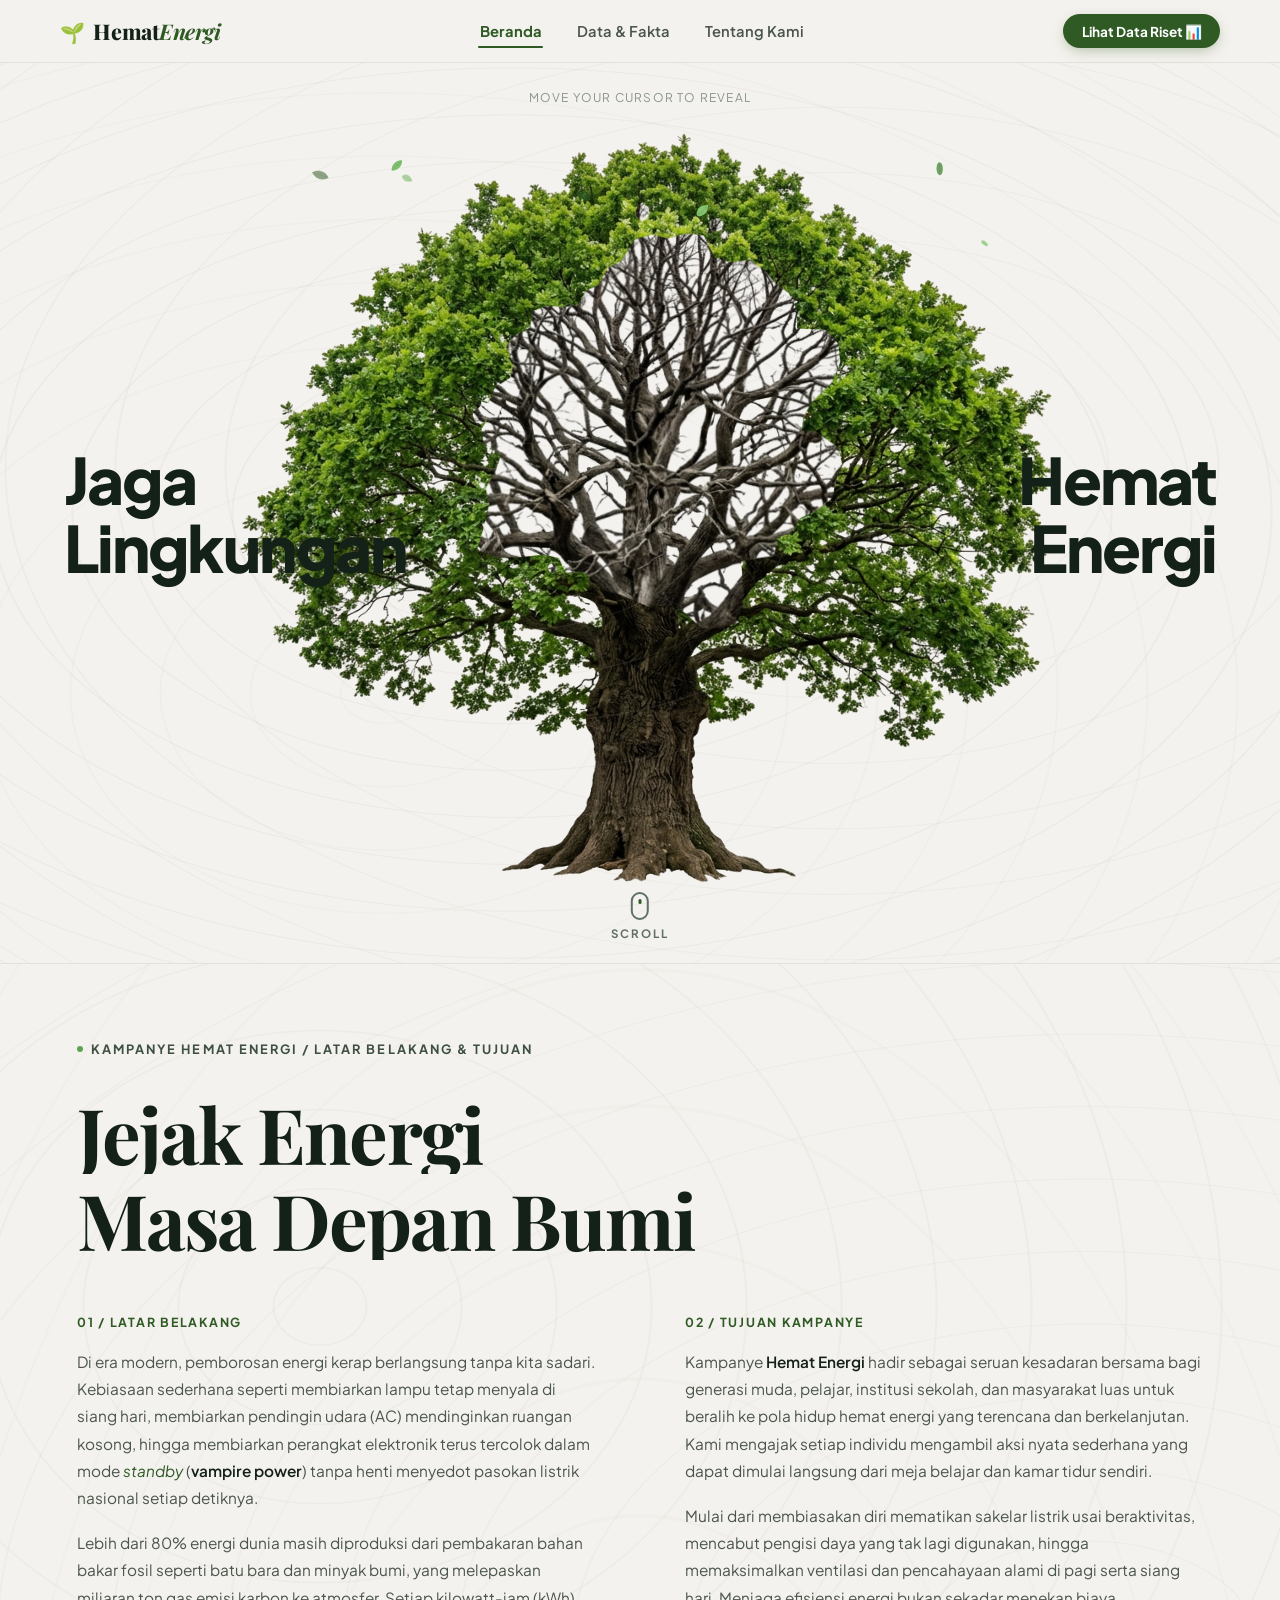
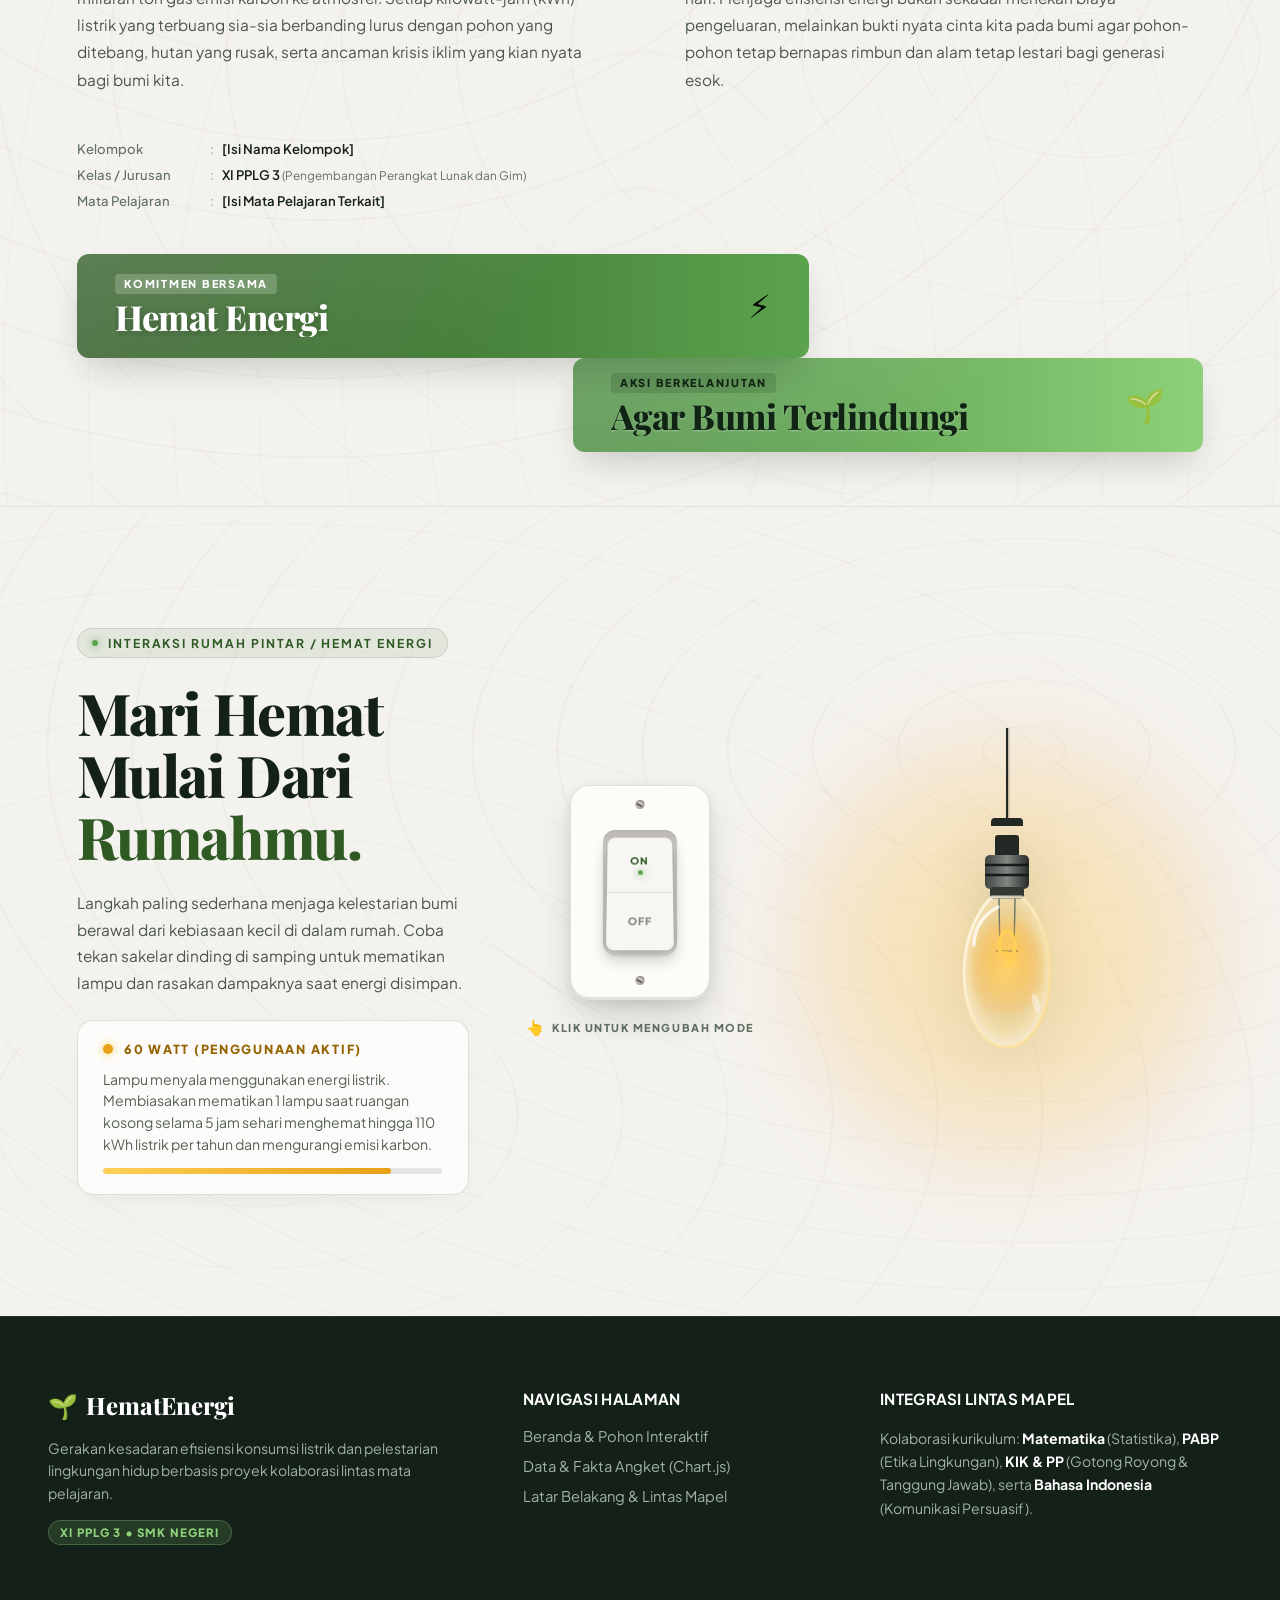
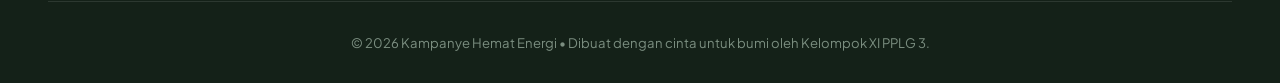
==== commit a24c0595: "feat(fase-2): Tambahkan halaman data.html, data.json, dan integrasi Chart.js lintas mapel" ====
--- a/index.html
+++ b/index.html
@@ -14,6 +14,33 @@
 </head>
 
 <body>
+
+  <!-- ═══════════════════════════════════════════════════════
+       NAVBAR BERSAMA (SHARED NAVBAR)
+       ═══════════════════════════════════════════════════════ -->
+  <header class="site-header" id="siteHeader">
+    <div class="header-container">
+      <a href="index.html" class="nav-brand">
+        <span class="brand-icon">🌱</span>
+        <span class="brand-text">Hemat<span class="brand-highlight">Energi</span></span>
+      </a>
+
+      <nav class="nav-menu" id="navMenu">
+        <a href="index.html" class="nav-link active">Beranda</a>
+        <a href="data.html" class="nav-link">Data &amp; Fakta</a>
+        <a href="tentang.html" class="nav-link">Tentang Kami</a>
+      </nav>
+
+      <div class="header-actions">
+        <a href="data.html" class="nav-cta-btn">Lihat Data Riset 📊</a>
+        <button class="mobile-toggle" id="mobileToggle" aria-label="Toggle Menu">
+          <span></span>
+          <span></span>
+          <span></span>
+        </button>
+      </div>
+    </div>
+  </header>
 
   <!-- ═══════════════════════════════════════════════════════
        SECTION 1: HERO SECTION POHON INTERAKTIF
@@ -335,8 +362,59 @@
     </div>
   </section>
 
+  <!-- ═══════════════════════════════════════════════════════
+       FOOTER BERSAMA (SHARED FOOTER)
+       ═══════════════════════════════════════════════════════ -->
+  <footer class="site-footer">
+    <div class="footer-container">
+      <div class="footer-col-brand">
+        <div class="footer-brand">
+          <span class="footer-logo-icon">🌱</span>
+          <span class="footer-logo-text">HematEnergi</span>
+        </div>
+        <p class="footer-tagline">
+          Gerakan kesadaran efisiensi konsumsi listrik dan pelestarian lingkungan hidup berbasis proyek kolaborasi lintas mata pelajaran.
+        </p>
+        <div class="footer-badge">
+          <span>XI PPLG 3 • SMK Negeri</span>
+        </div>
+      </div>
+
+      <div class="footer-col-links">
+        <h4 class="footer-title">Navigasi Halaman</h4>
+        <ul class="footer-nav-list">
+          <li><a href="index.html">Beranda &amp; Pohon Interaktif</a></li>
+          <li><a href="data.html">Data &amp; Fakta Angket (Chart.js)</a></li>
+          <li><a href="tentang.html">Latar Belakang &amp; Lintas Mapel</a></li>
+        </ul>
+      </div>
+
+      <div class="footer-col-mapel">
+        <h4 class="footer-title">Integrasi Lintas Mapel</h4>
+        <p class="footer-mapel-text">
+          Kolaborasi kurikulum: <strong>Matematika</strong> (Statistika), <strong>PABP</strong> (Etika Lingkungan), <strong>KIK &amp; PP</strong> (Gotong Royong &amp; Tanggung Jawab), serta <strong>Bahasa Indonesia</strong> (Komunikasi Persuasif).
+        </p>
+      </div>
+    </div>
+
+    <div class="footer-bottom-bar">
+      <p>&copy; 2026 Kampanye Hemat Energi • Dibuat dengan cinta untuk bumi oleh Kelompok XI PPLG 3.</p>
+    </div>
+  </footer>
+
   <script src="script.js"></script>
 
+  <!-- Mobile Toggle Menu Script -->
+  <script>
+    const mobileToggle = document.getElementById("mobileToggle");
+    const navMenu = document.getElementById("navMenu");
+    if (mobileToggle && navMenu) {
+      mobileToggle.addEventListener("click", () => {
+        navMenu.classList.toggle("open");
+      });
+    }
+  </script>
+
 </body>
 
 </html>
--- a/style.css
+++ b/style.css
@@ -1359,3 +1359,619 @@
       color: #c4d0c7;
       font-weight: 500;
     }
+
+
+/* ═══════════════════════════════════════════════════════
+   NAVBAR & HEADER BERSAMA (SHARED NAVIGATION)
+   ═══════════════════════════════════════════════════════ */
+.site-header {
+  position: sticky;
+  top: 0;
+  left: 0;
+  right: 0;
+  z-index: 1000;
+  background: rgba(244, 242, 238, 0.92);
+  backdrop-filter: blur(14px);
+  -webkit-backdrop-filter: blur(14px);
+  border-bottom: 1px solid rgba(20, 33, 24, 0.08);
+  transition: all 0.3s ease;
+}
+
+.header-container {
+  max-width: 1240px;
+  margin: 0 auto;
+  padding: 0.9rem clamp(1.2rem, 4vw, 2.5rem);
+  display: flex;
+  align-items: center;
+  justify-content: space-between;
+  gap: 1.5rem;
+}
+
+.nav-brand {
+  display: flex;
+  align-items: center;
+  gap: 0.55rem;
+  text-decoration: none;
+  color: #142118;
+  font-family: 'Playfair Display', Georgia, serif;
+  font-size: 1.35rem;
+  font-weight: 800;
+  letter-spacing: -0.02em;
+  transition: opacity 0.2s ease;
+}
+
+.nav-brand:hover {
+  opacity: 0.85;
+}
+
+.brand-icon {
+  font-size: 1.25rem;
+  display: inline-block;
+}
+
+.brand-highlight {
+  color: #2f5a24;
+  font-style: italic;
+  font-weight: 700;
+}
+
+.nav-menu {
+  display: flex;
+  align-items: center;
+  gap: clamp(1.2rem, 2.5vw, 2.2rem);
+}
+
+.nav-link {
+  text-decoration: none;
+  font-size: 0.92rem;
+  font-weight: 600;
+  color: #4a554c;
+  position: relative;
+  padding: 0.35rem 0.1rem;
+  transition: color 0.2s ease;
+}
+
+.nav-link:hover {
+  color: #142118;
+}
+
+.nav-link.active {
+  color: #2f5a24;
+  font-weight: 700;
+}
+
+.nav-link.active::after {
+  content: '';
+  position: absolute;
+  bottom: -2px;
+  left: 0;
+  right: 0;
+  height: 2px;
+  background: #2f5a24;
+  border-radius: 999px;
+}
+
+.header-actions {
+  display: flex;
+  align-items: center;
+  gap: 1rem;
+}
+
+.nav-cta-btn {
+  display: inline-flex;
+  align-items: center;
+  gap: 0.45rem;
+  background: #2f5a24;
+  color: #ffffff;
+  text-decoration: none;
+  padding: 0.52rem 1.15rem;
+  border-radius: 999px;
+  font-size: 0.85rem;
+  font-weight: 700;
+  box-shadow: 0 4px 14px -3px rgba(47, 90, 36, 0.4);
+  transition: all 0.25s cubic-bezier(0.16, 1, 0.3, 1);
+}
+
+.nav-cta-btn:hover {
+  background: #24461c;
+  transform: translateY(-2px);
+  box-shadow: 0 6px 18px -3px rgba(47, 90, 36, 0.5);
+}
+
+.mobile-toggle {
+  display: none;
+  flex-direction: column;
+  justify-content: center;
+  gap: 5px;
+  width: 36px;
+  height: 36px;
+  background: transparent;
+  border: none;
+  cursor: pointer;
+  padding: 4px;
+}
+
+.mobile-toggle span {
+  display: block;
+  width: 100%;
+  height: 2px;
+  background: #142118;
+  border-radius: 2px;
+  transition: transform 0.25s ease, opacity 0.25s ease;
+}
+
+@media (max-width: 768px) {
+  .mobile-toggle {
+    display: flex;
+  }
+
+  .nav-menu {
+    position: absolute;
+    top: 100%;
+    left: 0;
+    right: 0;
+    background: rgba(244, 242, 238, 0.98);
+    backdrop-filter: blur(16px);
+    -webkit-backdrop-filter: blur(16px);
+    flex-direction: column;
+    align-items: flex-start;
+    padding: 1.5rem 2rem;
+    gap: 1.2rem;
+    border-bottom: 1px solid rgba(20, 33, 24, 0.12);
+    box-shadow: 0 16px 32px rgba(0, 0, 0, 0.08);
+    display: none;
+  }
+
+  .nav-menu.open {
+    display: flex;
+  }
+
+  .nav-cta-btn {
+    display: none;
+  }
+}
+
+/* ═══════════════════════════════════════════════════════
+   FOOTER BERSAMA (SHARED FOOTER)
+   ═══════════════════════════════════════════════════════ */
+.site-footer {
+  background: #142118;
+  color: #f4f2ee;
+  padding: 4.5rem clamp(1.2rem, 5vw, 3rem) 2rem;
+  border-top: 1px solid rgba(255, 255, 255, 0.08);
+  font-size: 0.92rem;
+}
+
+.footer-container {
+  max-width: 1240px;
+  margin: 0 auto;
+  display: grid;
+  grid-template-columns: 1.4fr 1fr 1.2fr;
+  gap: clamp(2.5rem, 5vw, 4.5rem);
+  padding-bottom: 3.5rem;
+  border-bottom: 1px solid rgba(255, 255, 255, 0.1);
+}
+
+.footer-col-brand {
+  display: flex;
+  flex-direction: column;
+  gap: 1rem;
+}
+
+.footer-brand {
+  display: flex;
+  align-items: center;
+  gap: 0.5rem;
+  font-family: 'Playfair Display', Georgia, serif;
+  font-size: 1.5rem;
+  font-weight: 800;
+  color: #ffffff;
+}
+
+.footer-tagline {
+  color: #a2b2a6;
+  font-size: 0.88rem;
+  line-height: 1.6;
+}
+
+.footer-badge span {
+  display: inline-block;
+  font-size: 0.72rem;
+  font-weight: 800;
+  letter-spacing: 0.1em;
+  text-transform: uppercase;
+  background: rgba(141, 209, 122, 0.15);
+  color: #8dd17a;
+  padding: 0.25rem 0.7rem;
+  border-radius: 999px;
+  border: 1px solid rgba(141, 209, 122, 0.3);
+}
+
+.footer-title {
+  font-size: 0.95rem;
+  font-weight: 700;
+  color: #ffffff;
+  letter-spacing: 0.02em;
+  margin-bottom: 1.2rem;
+  text-transform: uppercase;
+}
+
+.footer-nav-list {
+  list-style: none;
+  padding: 0;
+  margin: 0;
+  display: flex;
+  flex-direction: column;
+  gap: 0.75rem;
+}
+
+.footer-nav-list a {
+  color: #a2b2a6;
+  text-decoration: none;
+  transition: color 0.2s ease, transform 0.2s ease;
+  display: inline-block;
+}
+
+.footer-nav-list a:hover {
+  color: #8dd17a;
+  transform: translateX(3px);
+}
+
+.footer-mapel-text {
+  color: #a2b2a6;
+  font-size: 0.88rem;
+  line-height: 1.65;
+}
+
+.footer-mapel-text strong {
+  color: #ffffff;
+}
+
+.footer-bottom-bar {
+  max-width: 1240px;
+  margin: 2rem auto 0;
+  text-align: center;
+  font-size: 0.82rem;
+  color: #7b8e80;
+}
+
+@media (max-width: 860px) {
+  .footer-container {
+    grid-template-columns: 1fr;
+    gap: 2.5rem;
+  }
+}
+
+/* ═══════════════════════════════════════════════════════
+   HALAMAN DATA & FAKTA (DATA.HTML DASHBOARD)
+   ═══════════════════════════════════════════════════════ */
+.data-page {
+  padding-bottom: 5rem;
+}
+
+.data-hero {
+  max-width: 1240px;
+  margin: 0 auto;
+  padding: clamp(3rem, 6vh, 4.5rem) clamp(1.2rem, 4vw, 2.5rem) 2rem;
+}
+
+.data-eyebrow {
+  display: inline-flex;
+  align-items: center;
+  gap: 0.5rem;
+  font-size: 0.75rem;
+  font-weight: 800;
+  letter-spacing: 0.16em;
+  text-transform: uppercase;
+  color: #2f5a24;
+  margin-bottom: 1rem;
+}
+
+.data-eyebrow::before {
+  content: '';
+  display: inline-block;
+  width: 7px;
+  height: 7px;
+  background: #2f5a24;
+  border-radius: 50%;
+}
+
+.data-title {
+  font-family: 'Playfair Display', Georgia, serif;
+  font-size: clamp(2.3rem, 5vw, 4rem);
+  font-weight: 800;
+  line-height: 1.1;
+  color: #142118;
+  letter-spacing: -0.025em;
+  margin-bottom: 1.2rem;
+}
+
+.data-desc {
+  font-size: clamp(1rem, 1.8vw, 1.15rem);
+  color: #4a554c;
+  line-height: 1.7;
+  max-width: 820px;
+}
+
+/* Quick Stat Counter Cards */
+.stats-grid {
+  max-width: 1240px;
+  margin: 1.5rem auto 3.5rem;
+  padding: 0 clamp(1.2rem, 4vw, 2.5rem);
+  display: grid;
+  grid-template-columns: repeat(auto-fit, minmax(240px, 1fr));
+  gap: 1.25rem;
+}
+
+.stat-card {
+  background: #fbfaf8;
+  border: 1px solid rgba(20, 33, 24, 0.08);
+  border-radius: 16px;
+  padding: 1.5rem;
+  box-shadow: 0 4px 16px -4px rgba(20, 33, 24, 0.05);
+  display: flex;
+  flex-direction: column;
+  gap: 0.5rem;
+  transition: transform 0.3s ease, box-shadow 0.3s ease;
+}
+
+.stat-card:hover {
+  transform: translateY(-3px);
+  box-shadow: 0 10px 24px -4px rgba(20, 33, 24, 0.09);
+}
+
+.stat-icon {
+  font-size: 1.8rem;
+  margin-bottom: 0.2rem;
+}
+
+.stat-value {
+  font-family: 'Playfair Display', Georgia, serif;
+  font-size: clamp(1.7rem, 2.6vw, 2.2rem);
+  font-weight: 800;
+  color: #142118;
+  line-height: 1.1;
+}
+
+.stat-label {
+  font-size: 0.78rem;
+  font-weight: 800;
+  letter-spacing: 0.08em;
+  text-transform: uppercase;
+  color: #5ca34e;
+}
+
+.stat-sub {
+  font-size: 0.82rem;
+  color: #617064;
+  line-height: 1.45;
+}
+
+/* Charts Grid */
+.charts-container {
+  max-width: 1240px;
+  margin: 0 auto;
+  padding: 0 clamp(1.2rem, 4vw, 2.5rem);
+}
+
+.charts-grid {
+  display: grid;
+  grid-template-columns: repeat(2, 1fr);
+  gap: 2rem;
+}
+
+.chart-card {
+  background: #fbfaf8;
+  border: 1px solid rgba(20, 33, 24, 0.09);
+  border-radius: 20px;
+  padding: clamp(1.4rem, 2.8vw, 2rem);
+  box-shadow: 0 10px 28px -6px rgba(20, 33, 24, 0.06);
+  display: flex;
+  flex-direction: column;
+  transition: transform 0.35s ease, box-shadow 0.35s ease;
+}
+
+.chart-card:hover {
+  transform: translateY(-4px);
+  box-shadow: 0 16px 36px -6px rgba(20, 33, 24, 0.1);
+}
+
+.chart-header {
+  display: flex;
+  align-items: flex-start;
+  justify-content: space-between;
+  gap: 1rem;
+  margin-bottom: 0.8rem;
+}
+
+.chart-title-area {
+  display: flex;
+  flex-direction: column;
+  gap: 0.3rem;
+}
+
+.chart-title {
+  font-family: 'Playfair Display', Georgia, serif;
+  font-size: 1.25rem;
+  font-weight: 700;
+  color: #142118;
+  line-height: 1.3;
+}
+
+.chart-subtitle {
+  font-size: 0.82rem;
+  color: #6b786e;
+}
+
+.chart-tag {
+  font-size: 0.68rem;
+  font-weight: 800;
+  letter-spacing: 0.12em;
+  text-transform: uppercase;
+  background: rgba(47, 90, 36, 0.1);
+  color: #2f5a24;
+  padding: 0.25rem 0.6rem;
+  border-radius: 6px;
+  white-space: nowrap;
+}
+
+.chart-canvas-wrap {
+  position: relative;
+  width: 100%;
+  height: 290px;
+  margin: 1.2rem 0;
+}
+
+/* 1-2 Kalimat Penjelas Inti di Bawah Grafik */
+.chart-caption-box {
+  background: rgba(47, 90, 36, 0.05);
+  border-left: 3.5px solid #2f5a24;
+  border-radius: 0 10px 10px 0;
+  padding: 0.95rem 1.15rem;
+  margin-top: auto;
+}
+
+.caption-label {
+  display: block;
+  font-size: 0.72rem;
+  font-weight: 800;
+  letter-spacing: 0.1em;
+  text-transform: uppercase;
+  color: #2f5a24;
+  margin-bottom: 0.3rem;
+}
+
+.chart-caption {
+  font-size: 0.88rem;
+  color: #27382b;
+  line-height: 1.55;
+  margin: 0;
+  font-weight: 500;
+}
+
+@media (max-width: 900px) {
+  .charts-grid {
+    grid-template-columns: 1fr;
+  }
+}
+
+/* Lintas Mapel Explanatory Section */
+.mapel-section {
+  max-width: 1240px;
+  margin: 4.5rem auto 1rem;
+  padding: 0 clamp(1.2rem, 4vw, 2.5rem);
+}
+
+.mapel-header {
+  text-align: center;
+  max-width: 700px;
+  margin: 0 auto 2.5rem;
+}
+
+.mapel-header h3 {
+  font-family: 'Playfair Display', Georgia, serif;
+  font-size: clamp(1.8rem, 3.5vw, 2.5rem);
+  font-weight: 800;
+  color: #142118;
+  margin-bottom: 0.6rem;
+}
+
+.mapel-header p {
+  color: #4a554c;
+  font-size: 0.95rem;
+  line-height: 1.6;
+}
+
+.mapel-grid {
+  display: grid;
+  grid-template-columns: repeat(auto-fit, minmax(260px, 1fr));
+  gap: 1.5rem;
+}
+
+.mapel-card {
+  background: #fbfaf8;
+  border: 1px solid rgba(20, 33, 24, 0.08);
+  border-radius: 16px;
+  padding: 1.8rem;
+  transition: transform 0.3s ease;
+}
+
+.mapel-card:hover {
+  transform: translateY(-4px);
+}
+
+.mapel-icon-tag {
+  font-size: 2rem;
+  margin-bottom: 0.8rem;
+}
+
+.mapel-name {
+  font-family: 'Playfair Display', Georgia, serif;
+  font-size: 1.15rem;
+  font-weight: 700;
+  color: #142118;
+  margin-bottom: 0.2rem;
+}
+
+.mapel-role {
+  font-size: 0.75rem;
+  font-weight: 800;
+  letter-spacing: 0.08em;
+  text-transform: uppercase;
+  color: #5ca34e;
+  margin-bottom: 0.8rem;
+  display: block;
+}
+
+.mapel-desc {
+  font-size: 0.85rem;
+  color: #4a554c;
+  line-height: 1.55;
+}
+
+/* ═══════════════════════════════════════════════════════
+   HALAMAN TENTANG (TENTANG.HTML)
+   ═══════════════════════════════════════════════════════ */
+.about-hero {
+  max-width: 1240px;
+  margin: 0 auto;
+  padding: clamp(3rem, 6vh, 4.5rem) clamp(1.2rem, 4vw, 2.5rem) 2.5rem;
+}
+
+.about-grid {
+  max-width: 1240px;
+  margin: 0 auto 4rem;
+  padding: 0 clamp(1.2rem, 4vw, 2.5rem);
+  display: grid;
+  grid-template-columns: 1fr 1fr;
+  gap: 2rem;
+}
+
+@media (max-width: 860px) {
+  .about-grid {
+    grid-template-columns: 1fr;
+  }
+}
+
+.about-card {
+  background: #fbfaf8;
+  border: 1px solid rgba(20, 33, 24, 0.08);
+  border-radius: 20px;
+  padding: 2.2rem;
+  box-shadow: 0 8px 24px -6px rgba(20, 33, 24, 0.06);
+}
+
+.about-card h3 {
+  font-family: 'Playfair Display', Georgia, serif;
+  font-size: 1.5rem;
+  font-weight: 700;
+  color: #142118;
+  margin-bottom: 1rem;
+}
+
+.about-card p {
+  font-size: 0.95rem;
+  color: #4a554c;
+  line-height: 1.7;
+  margin-bottom: 1rem;
+}
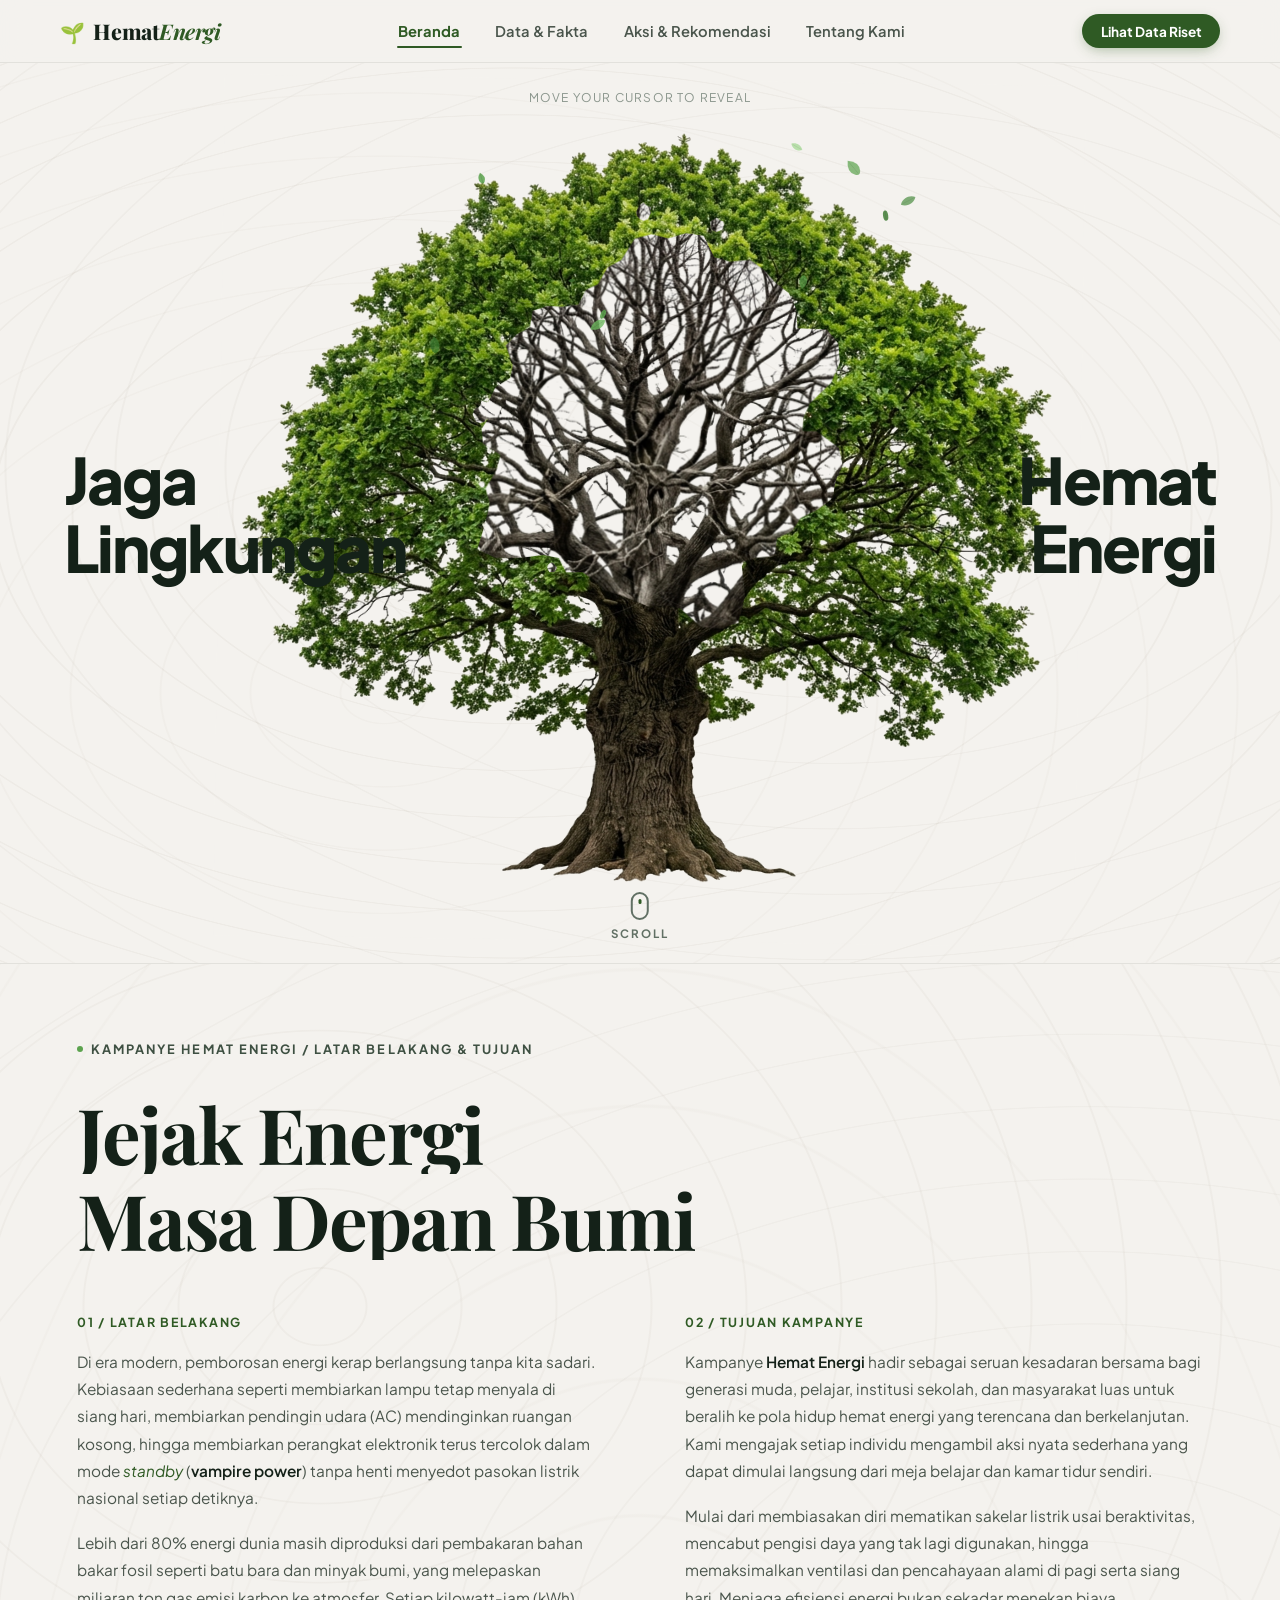
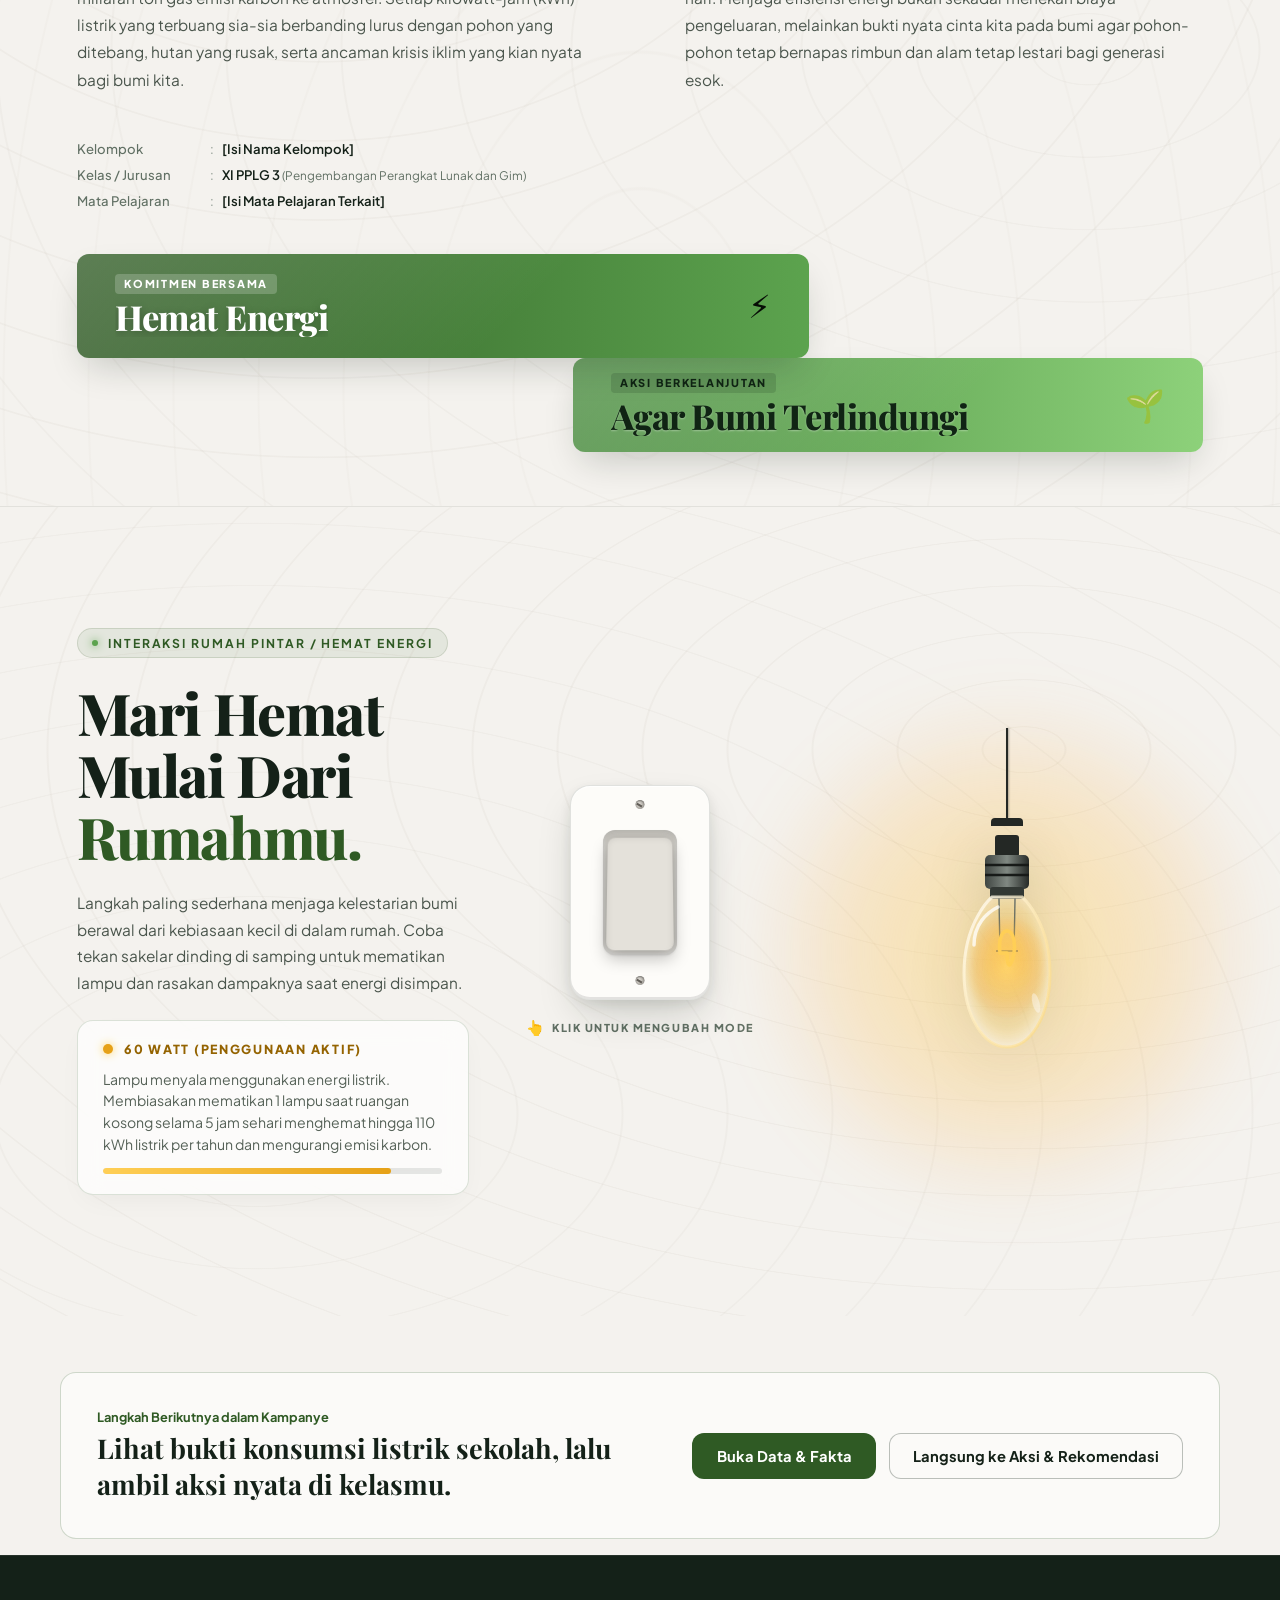
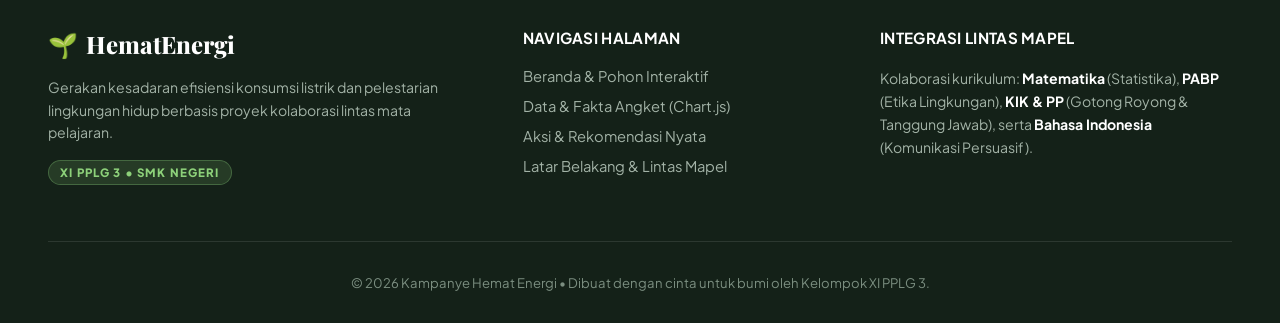
==== commit 9009540f: "feat(fase-3): Tambahkan halaman aksi.html, interaksi rekomendasi, dan alur kampanye" ====
--- a/index.html
+++ b/index.html
@@ -25,18 +25,23 @@
         <span class="brand-text">Hemat<span class="brand-highlight">Energi</span></span>
       </a>
 
-      <nav class="nav-menu" id="navMenu">
-        <a href="index.html" class="nav-link active">Beranda</a>
+      <nav class="nav-menu" id="navMenu" aria-label="Navigasi utama">
+        <a href="index.html" class="nav-link active" aria-current="page">Beranda</a>
         <a href="data.html" class="nav-link">Data &amp; Fakta</a>
+        <a href="aksi.html" class="nav-link">Aksi &amp; Rekomendasi</a>
         <a href="tentang.html" class="nav-link">Tentang Kami</a>
       </nav>
 
       <div class="header-actions">
-        <a href="data.html" class="nav-cta-btn">Lihat Data Riset 📊</a>
-        <button class="mobile-toggle" id="mobileToggle" aria-label="Toggle Menu">
-          <span></span>
-          <span></span>
-          <span></span>
+        <a href="data.html" class="nav-cta-btn">Lihat Data Riset</a>
+        <button type="button" class="mobile-toggle" id="mobileToggle" aria-label="Buka menu navigasi"
+          aria-expanded="false" aria-controls="navMenu">
+          <span class="mobile-toggle-bars" aria-hidden="true">
+            <span></span>
+            <span></span>
+            <span></span>
+          </span>
+          <span class="mobile-toggle-label">Menu</span>
         </button>
       </div>
     </div>
@@ -363,6 +368,22 @@
   </section>
 
   <!-- ═══════════════════════════════════════════════════════
+       ALUR KAMPANYE: BERANDA -> DATA -> AKSI
+       ═══════════════════════════════════════════════════════ -->
+  <section class="bridge-section" aria-label="Lanjutkan alur kampanye">
+    <div class="flow-strip-box">
+      <div class="flow-strip-copy">
+        <p class="flow-strip-label">Langkah Berikutnya dalam Kampanye</p>
+        <h2 class="flow-strip-title">Lihat bukti konsumsi listrik sekolah, lalu ambil aksi nyata di kelasmu.</h2>
+      </div>
+      <div class="flow-strip-links">
+        <a href="data.html" class="aksi-btn-primary">Buka Data &amp; Fakta</a>
+        <a href="aksi.html" class="aksi-btn-secondary">Langsung ke Aksi &amp; Rekomendasi</a>
+      </div>
+    </div>
+  </section>
+
+  <!-- ═══════════════════════════════════════════════════════
        FOOTER BERSAMA (SHARED FOOTER)
        ═══════════════════════════════════════════════════════ -->
   <footer class="site-footer">
@@ -385,6 +406,7 @@
         <ul class="footer-nav-list">
           <li><a href="index.html">Beranda &amp; Pohon Interaktif</a></li>
           <li><a href="data.html">Data &amp; Fakta Angket (Chart.js)</a></li>
+          <li><a href="aksi.html">Aksi &amp; Rekomendasi Nyata</a></li>
           <li><a href="tentang.html">Latar Belakang &amp; Lintas Mapel</a></li>
         </ul>
       </div>
@@ -410,7 +432,15 @@
     const navMenu = document.getElementById("navMenu");
     if (mobileToggle && navMenu) {
       mobileToggle.addEventListener("click", () => {
-        navMenu.classList.toggle("open");
+        const isOpen = navMenu.classList.toggle("open");
+        mobileToggle.setAttribute("aria-expanded", String(isOpen));
+      });
+      document.addEventListener("keydown", (e) => {
+        if (e.key === "Escape" && navMenu.classList.contains("open")) {
+          navMenu.classList.remove("open");
+          mobileToggle.setAttribute("aria-expanded", "false");
+          mobileToggle.focus();
+        }
       });
     }
   </script>
--- a/style.css
+++ b/style.css
@@ -1480,15 +1480,35 @@
 
 .mobile-toggle {
   display: none;
+  flex-direction: row;
+  align-items: center;
+  justify-content: center;
+  gap: 0.5rem;
+  min-width: 44px;
+  min-height: 44px;
+  background: transparent;
+  border: 1px solid rgba(20, 33, 24, 0.18);
+  border-radius: 10px;
+  cursor: pointer;
+  padding: 0.45rem 0.75rem;
+  color: #142118;
+  font-family: inherit;
+  font-size: 0.85rem;
+  font-weight: 700;
+  transition: background-color 0.2s ease, border-color 0.2s ease;
+}
+
+.mobile-toggle:hover {
+  background: rgba(47, 90, 36, 0.08);
+  border-color: rgba(47, 90, 36, 0.4);
+}
+
+.mobile-toggle-bars {
+  display: flex;
   flex-direction: column;
   justify-content: center;
-  gap: 5px;
-  width: 36px;
-  height: 36px;
-  background: transparent;
-  border: none;
-  cursor: pointer;
-  padding: 4px;
+  gap: 4px;
+  width: 18px;
 }
 
 .mobile-toggle span {
@@ -1498,6 +1518,23 @@
   background: #142118;
   border-radius: 2px;
   transition: transform 0.25s ease, opacity 0.25s ease;
+}
+
+.mobile-toggle .mobile-toggle-bars,
+.mobile-toggle .mobile-toggle-label {
+  width: auto;
+  height: auto;
+  background: transparent;
+}
+
+.mobile-toggle .mobile-toggle-bars {
+  width: 18px;
+}
+
+.mobile-toggle .mobile-toggle-bars span {
+  width: 100%;
+  height: 2px;
+  background: #142118;
 }
 
 @media (max-width: 768px) {
@@ -1975,3 +2012,1282 @@
   line-height: 1.7;
   margin-bottom: 1rem;
 }
+
+/* ═══════════════════════════════════════════════════════
+   BASE ACCESSIBILITY & INTERACTION AFFORDANCES
+   ═══════════════════════════════════════════════════════ */
+a[href],
+button:not(:disabled),
+summary,
+select:not(:disabled),
+label[for],
+input[type="checkbox"]:not(:disabled),
+input[type="radio"]:not(:disabled),
+[role="button"]:not([aria-disabled="true"]) {
+  cursor: pointer;
+}
+
+button:disabled,
+select:disabled,
+input:disabled,
+[aria-disabled="true"] {
+  cursor: not-allowed;
+  opacity: 0.55;
+}
+
+:focus-visible {
+  outline: 3px solid #2f5a24;
+  outline-offset: 3px;
+}
+
+.challenge-band :focus-visible,
+.site-footer :focus-visible {
+  outline: 3px solid #8dd17a;
+  outline-offset: 3px;
+}
+
+.skip-link {
+  position: absolute;
+  top: -100px;
+  left: 1rem;
+  z-index: 2000;
+  background: #142118;
+  color: #f4f2ee;
+  padding: 0.75rem 1.25rem;
+  border-radius: 10px;
+  font-weight: 700;
+  text-decoration: none;
+  min-height: 44px;
+  display: inline-flex;
+  align-items: center;
+}
+
+.skip-link:focus {
+  top: 1rem;
+}
+
+@media (max-width: 768px) {
+  .nav-menu .nav-link {
+    min-height: 44px;
+    width: 100%;
+    display: flex;
+    align-items: center;
+    padding: 0.5rem 0;
+  }
+}
+
+/* ═══════════════════════════════════════════════════════
+   HALAMAN AKSI & REKOMENDASI (AKSI.HTML - FASE 3)
+   ═══════════════════════════════════════════════════════ */
+.aksi-page {
+  background: #f4f2ee;
+  color: #142118;
+}
+
+.aksi-container {
+  max-width: 1240px;
+  margin: 0 auto;
+  padding: 0 clamp(1.1rem, 4vw, 2.5rem);
+}
+
+/* ── Section 1: Editorial Split Hero ─────────────────── */
+.aksi-hero {
+  position: relative;
+  padding: clamp(2.5rem, 6vh, 4.75rem) clamp(1.1rem, 4vw, 2.5rem) clamp(2.5rem, 5vh, 4rem);
+  border-bottom: 1px solid rgba(20, 33, 24, 0.09);
+  background-image:
+    repeating-radial-gradient(ellipse at 18% 25%,
+      transparent 0px, transparent 48px,
+      rgba(180, 170, 155, 0.08) 49px, rgba(180, 170, 155, 0.08) 50px,
+      transparent 51px, transparent 102px),
+    repeating-radial-gradient(ellipse at 86% 72%,
+      transparent 0px, transparent 56px,
+      rgba(170, 162, 148, 0.06) 57px, rgba(170, 162, 148, 0.06) 58px,
+      transparent 59px, transparent 118px);
+}
+
+.aksi-hero-grid {
+  max-width: 1240px;
+  margin: 0 auto;
+  display: grid;
+  grid-template-columns: minmax(0, 1.25fr) minmax(0, 0.95fr);
+  gap: clamp(2rem, 4.5vw, 4rem);
+  align-items: start;
+}
+
+.aksi-kicker {
+  font-size: 0.85rem;
+  font-weight: 700;
+  color: #2f5a24;
+  margin-bottom: 0.85rem;
+}
+
+.aksi-title {
+  font-family: 'Playfair Display', Georgia, serif;
+  font-size: clamp(2.15rem, 4.4vw, 3.65rem);
+  font-weight: 800;
+  line-height: 1.1;
+  letter-spacing: -0.025em;
+  color: #142118;
+  margin-bottom: 1.25rem;
+}
+
+.aksi-desc {
+  font-size: clamp(0.98rem, 1.35vw, 1.1rem);
+  line-height: 1.72;
+  color: #3d4a40;
+  max-width: 640px;
+  margin-bottom: 1.85rem;
+}
+
+.aksi-hero-actions {
+  display: flex;
+  flex-wrap: wrap;
+  gap: 0.9rem;
+}
+
+.aksi-btn-primary,
+.aksi-btn-secondary {
+  display: inline-flex;
+  align-items: center;
+  justify-content: center;
+  min-height: 46px;
+  padding: 0.75rem 1.45rem;
+  border-radius: 12px;
+  font-family: inherit;
+  font-size: 0.92rem;
+  font-weight: 700;
+  text-decoration: none;
+  border: 1.5px solid transparent;
+  transition: background-color 0.2s ease, color 0.2s ease, border-color 0.2s ease, transform 0.2s ease;
+}
+
+.aksi-btn-primary {
+  background: #2f5a24;
+  color: #ffffff;
+}
+
+.aksi-btn-primary:hover {
+  background: #24461c;
+  transform: translateY(-1px);
+}
+
+.aksi-btn-primary:active {
+  transform: translateY(0);
+}
+
+.aksi-btn-secondary {
+  background: #fbfaf8;
+  color: #142118;
+  border-color: rgba(20, 33, 24, 0.28);
+}
+
+.aksi-btn-secondary:hover {
+  background: #ece9e2;
+  border-color: #2f5a24;
+  color: #2f5a24;
+}
+
+.aksi-btn-secondary:active {
+  background: #e3dfd6;
+}
+
+/* Right Impact Summary Panel */
+.aksi-impact-panel {
+  background: #fbfaf8;
+  border: 1px solid rgba(20, 33, 24, 0.12);
+  border-radius: 16px;
+  padding: clamp(1.35rem, 2.5vw, 1.9rem);
+  box-shadow: 0 12px 30px -12px rgba(20, 33, 24, 0.12);
+}
+
+.aksi-panel-head {
+  display: flex;
+  flex-wrap: wrap;
+  align-items: baseline;
+  justify-content: space-between;
+  gap: 0.5rem 1rem;
+  padding-bottom: 1rem;
+  border-bottom: 1px solid rgba(20, 33, 24, 0.1);
+  margin-bottom: 1rem;
+}
+
+.aksi-panel-title {
+  font-family: 'Playfair Display', Georgia, serif;
+  font-size: 1.35rem;
+  font-weight: 700;
+  color: #142118;
+}
+
+.aksi-data-status {
+  font-size: 0.8rem;
+  font-weight: 600;
+  color: #2f5a24;
+}
+
+.aksi-panel-loading {
+  font-size: 0.88rem;
+  color: #3d4a40;
+  background: #f0eee9;
+  border-radius: 10px;
+  padding: 0.75rem 1rem;
+  margin-bottom: 1rem;
+}
+
+.aksi-panel-error {
+  background: #fdf2f2;
+  border: 1px solid #d68c8c;
+  border-radius: 10px;
+  padding: 0.85rem 1rem;
+  margin-bottom: 1rem;
+  color: #9e2a2b;
+  font-size: 0.86rem;
+  line-height: 1.5;
+}
+
+.aksi-panel-error p {
+  margin-bottom: 0.65rem;
+}
+
+.aksi-retry-btn {
+  min-height: 44px;
+  padding: 0.5rem 1rem;
+  border-radius: 8px;
+  border: 1.5px solid #9e2a2b;
+  background: #ffffff;
+  color: #9e2a2b;
+  font-family: inherit;
+  font-size: 0.84rem;
+  font-weight: 700;
+}
+
+.aksi-retry-btn:hover {
+  background: #9e2a2b;
+  color: #ffffff;
+}
+
+.aksi-metrics-list {
+  display: flex;
+  flex-direction: column;
+  gap: 0.85rem;
+  margin-bottom: 1.15rem;
+}
+
+.aksi-metrics-list.is-loading {
+  opacity: 0.55;
+}
+
+.aksi-metric-row {
+  display: flex;
+  align-items: baseline;
+  justify-content: space-between;
+  gap: 1rem;
+  padding-bottom: 0.75rem;
+  border-bottom: 1px dashed rgba(20, 33, 24, 0.12);
+}
+
+.aksi-metric-row:last-child {
+  border-bottom: none;
+  padding-bottom: 0;
+}
+
+.aksi-metric-row dt {
+  font-size: 0.88rem;
+  color: #3d4a40;
+  line-height: 1.45;
+}
+
+.aksi-metric-row dd {
+  font-family: 'Playfair Display', Georgia, serif;
+  font-size: 1.2rem;
+  font-weight: 800;
+  color: #142118;
+  white-space: nowrap;
+}
+
+.aksi-panel-source {
+  font-size: 0.82rem;
+  line-height: 1.55;
+  color: #3d4a40;
+  padding-top: 0.85rem;
+  border-top: 1px solid rgba(20, 33, 24, 0.1);
+}
+
+.aksi-panel-source a {
+  color: #2f5a24;
+  font-weight: 700;
+  text-underline-offset: 3px;
+}
+
+.aksi-panel-source a:hover {
+  color: #142118;
+}
+
+/* ── Section 2: 5 Rekomendasi Konkret ────────────────── */
+.rekomendasi-section {
+  padding: clamp(3rem, 7vh, 5.25rem) 0;
+}
+
+.section-intro-split {
+  display: grid;
+  grid-template-columns: minmax(0, 1.15fr) minmax(0, 0.85fr);
+  gap: 1.25rem 3rem;
+  align-items: end;
+  margin-bottom: 2rem;
+}
+
+.section-index {
+  font-size: 0.82rem;
+  font-weight: 700;
+  color: #2f5a24;
+  margin-bottom: 0.55rem;
+}
+
+.section-index--light {
+  color: #8dd17a;
+}
+
+.section-heading {
+  font-family: 'Playfair Display', Georgia, serif;
+  font-size: clamp(1.75rem, 3.2vw, 2.6rem);
+  font-weight: 800;
+  line-height: 1.16;
+  letter-spacing: -0.02em;
+  color: #142118;
+}
+
+.section-heading--light {
+  color: #f4f2ee;
+}
+
+.section-summary {
+  font-size: 0.96rem;
+  line-height: 1.68;
+  color: #3d4a40;
+}
+
+/* Filter Bar */
+.filter-bar {
+  display: flex;
+  flex-wrap: wrap;
+  gap: 0.65rem;
+  margin-bottom: 2rem;
+}
+
+.filter-btn {
+  min-height: 44px;
+  padding: 0.6rem 1.1rem;
+  border-radius: 10px;
+  border: 1.5px solid rgba(20, 33, 24, 0.22);
+  background: #fbfaf8;
+  color: #142118;
+  font-family: inherit;
+  font-size: 0.88rem;
+  font-weight: 600;
+  transition: background-color 0.2s ease, border-color 0.2s ease, color 0.2s ease;
+}
+
+.filter-btn:hover {
+  border-color: #2f5a24;
+  color: #2f5a24;
+}
+
+.filter-btn.is-active {
+  background: #2f5a24;
+  border-color: #2f5a24;
+  color: #ffffff;
+}
+
+.rekomendasi-empty {
+  background: #fbfaf8;
+  border: 1px solid rgba(20, 33, 24, 0.12);
+  border-radius: 14px;
+  padding: 2rem;
+  text-align: center;
+  margin-bottom: 2rem;
+}
+
+.rekomendasi-empty p {
+  color: #3d4a40;
+  margin-bottom: 1rem;
+}
+
+.rekomendasi-layout {
+  display: flex;
+  flex-direction: column;
+  gap: 1.75rem;
+}
+
+.rec-meta-row {
+  display: flex;
+  flex-wrap: wrap;
+  align-items: center;
+  gap: 0.6rem;
+  margin-bottom: 0.85rem;
+}
+
+.rec-number {
+  font-family: 'Playfair Display', Georgia, serif;
+  font-size: 1.2rem;
+  font-weight: 800;
+  color: #2f5a24;
+}
+
+.rec-priority-tag {
+  font-size: 0.78rem;
+  font-weight: 700;
+  background: #f8f0df;
+  color: #8a4b00;
+  border: 1px solid rgba(138, 75, 0, 0.28);
+  padding: 0.22rem 0.65rem;
+  border-radius: 8px;
+}
+
+.rec-mapel-tag {
+  font-size: 0.78rem;
+  font-weight: 600;
+  color: #3d4a40;
+  background: #ece9e2;
+  padding: 0.22rem 0.65rem;
+  border-radius: 8px;
+}
+
+.rec-title {
+  font-family: 'Playfair Display', Georgia, serif;
+  font-size: clamp(1.3rem, 2.2vw, 1.65rem);
+  font-weight: 700;
+  line-height: 1.25;
+  color: #142118;
+  margin-bottom: 0.85rem;
+}
+
+/* Featured Priority Recommendation (Full-Width 2-Column Split) */
+.rec-featured {
+  display: grid;
+  grid-template-columns: minmax(0, 1fr) minmax(0, 1.05fr);
+  gap: clamp(1.5rem, 3.5vw, 3rem);
+  background: #fbfaf8;
+  border: 1.5px solid rgba(47, 90, 36, 0.28);
+  border-radius: 16px;
+  padding: clamp(1.4rem, 3vw, 2.4rem);
+  box-shadow: 0 12px 30px -14px rgba(20, 33, 24, 0.12);
+}
+
+.rec-evidence-stat {
+  font-size: 1.05rem;
+  font-weight: 800;
+  color: #8a4b00;
+  background: #f8f0df;
+  border-radius: 10px;
+  padding: 0.7rem 0.95rem;
+  margin-bottom: 0.9rem;
+}
+
+.rec-evidence-detail {
+  font-size: 0.94rem;
+  line-height: 1.65;
+  color: #3d4a40;
+}
+
+.rec-featured-steps {
+  border-left: 1px solid rgba(20, 33, 24, 0.1);
+  padding-left: clamp(1.25rem, 3vw, 2.25rem);
+}
+
+.rec-steps-heading {
+  font-size: 0.92rem;
+  font-weight: 800;
+  color: #142118;
+  margin-bottom: 0.85rem;
+}
+
+.rec-steps-list {
+  padding-left: 1.25rem;
+  display: flex;
+  flex-direction: column;
+  gap: 0.75rem;
+  color: #27382b;
+  font-size: 0.94rem;
+  line-height: 1.62;
+}
+
+/* Paired Recommendations (02 & 03) */
+.rec-pair-grid {
+  display: grid;
+  grid-template-columns: repeat(2, minmax(0, 1fr));
+  gap: 1.5rem;
+}
+
+.rec-editorial {
+  background: #fbfaf8;
+  border: 1px solid rgba(20, 33, 24, 0.11);
+  border-radius: 16px;
+  padding: clamp(1.35rem, 2.6vw, 2rem);
+}
+
+.rec-evidence-inline {
+  font-size: 0.92rem;
+  line-height: 1.6;
+  color: #27382b;
+  background: #f0eee9;
+  border-radius: 10px;
+  padding: 0.8rem 1rem;
+  margin-bottom: 1rem;
+}
+
+.rec-bullet-list {
+  padding-left: 1.2rem;
+  display: flex;
+  flex-direction: column;
+  gap: 0.65rem;
+  font-size: 0.93rem;
+  line-height: 1.62;
+  color: #3d4a40;
+}
+
+/* Ledger Recommendations (04 & 05) */
+.rec-ledger-stack {
+  display: flex;
+  flex-direction: column;
+  border-top: 1px solid rgba(20, 33, 24, 0.14);
+}
+
+.rec-ledger-row {
+  display: grid;
+  grid-template-columns: 200px minmax(0, 1fr);
+  gap: 1rem 2rem;
+  padding: 1.6rem 0;
+  border-bottom: 1px solid rgba(20, 33, 24, 0.14);
+}
+
+.rec-ledger-id {
+  display: flex;
+  flex-direction: column;
+  align-items: flex-start;
+  gap: 0.5rem;
+}
+
+.rec-action-prose {
+  font-size: 0.94rem;
+  line-height: 1.68;
+  color: #3d4a40;
+}
+
+/* ── Section 3: Dark Forest Challenge & Simulator Band ── */
+.challenge-band {
+  background: #18221b;
+  color: #f4f2ee;
+  padding: clamp(3.25rem, 7.5vh, 5.5rem) 0;
+  border-top: 1px solid rgba(255, 255, 255, 0.08);
+  border-bottom: 1px solid rgba(255, 255, 255, 0.08);
+}
+
+.challenge-header {
+  max-width: 760px;
+  margin-bottom: 2.5rem;
+}
+
+.challenge-intro {
+  margin-top: 0.9rem;
+  font-size: 0.98rem;
+  line-height: 1.68;
+  color: #b8c7bc;
+}
+
+.challenge-grid {
+  display: grid;
+  grid-template-columns: minmax(0, 1.05fr) minmax(0, 0.95fr);
+  gap: 1.75rem;
+  align-items: start;
+}
+
+.simulator-panel,
+.seven-day-panel {
+  background: #233027;
+  border: 1px solid rgba(184, 199, 188, 0.18);
+  border-radius: 16px;
+  padding: clamp(1.35rem, 2.5vw, 2rem);
+}
+
+.panel-top-row {
+  display: flex;
+  flex-wrap: wrap;
+  align-items: flex-start;
+  justify-content: space-between;
+  gap: 0.75rem 1rem;
+  margin-bottom: 1.25rem;
+}
+
+.dark-panel-title {
+  font-family: 'Playfair Display', Georgia, serif;
+  font-size: 1.4rem;
+  font-weight: 700;
+  color: #f4f2ee;
+  margin-bottom: 0.25rem;
+}
+
+.dark-panel-sub {
+  font-size: 0.88rem;
+  color: #b8c7bc;
+  line-height: 1.5;
+}
+
+.dark-ghost-btn {
+  min-height: 44px;
+  padding: 0.55rem 0.95rem;
+  border-radius: 10px;
+  border: 1.5px solid rgba(184, 199, 188, 0.45);
+  background: transparent;
+  color: #f4f2ee;
+  font-family: inherit;
+  font-size: 0.84rem;
+  font-weight: 600;
+  transition: background-color 0.2s ease, border-color 0.2s ease;
+}
+
+.dark-ghost-btn:hover {
+  background: rgba(141, 209, 122, 0.14);
+  border-color: #8dd17a;
+}
+
+.sim-checklist,
+.day-list {
+  display: flex;
+  flex-direction: column;
+  gap: 0.7rem;
+}
+
+.sim-item,
+.day-item {
+  display: flex;
+  align-items: flex-start;
+  gap: 0.85rem;
+  padding: 0.85rem 1rem;
+  min-height: 52px;
+  border-radius: 12px;
+  background: #1b261e;
+  border: 1.5px solid rgba(184, 199, 188, 0.16);
+  transition: border-color 0.2s ease, background-color 0.2s ease;
+}
+
+.sim-item:hover,
+.day-item:hover {
+  border-color: rgba(141, 209, 122, 0.55);
+}
+
+.sim-item.is-checked,
+.day-item.is-done {
+  border-color: #8dd17a;
+  background: #1f3124;
+}
+
+.sim-item input[type="checkbox"],
+.day-item input[type="checkbox"] {
+  width: 22px;
+  height: 22px;
+  min-width: 22px;
+  margin-top: 2px;
+  accent-color: #8dd17a;
+}
+
+.sim-item-content {
+  display: flex;
+  flex-direction: column;
+  gap: 0.2rem;
+}
+
+.sim-item-title {
+  font-size: 0.92rem;
+  font-weight: 600;
+  color: #f4f2ee;
+  line-height: 1.4;
+}
+
+.sim-item-meta {
+  font-size: 0.8rem;
+  color: #8dd17a;
+  font-weight: 600;
+}
+
+.sim-result-box {
+  margin-top: 1.35rem;
+  padding-top: 1.25rem;
+  border-top: 1px solid rgba(184, 199, 188, 0.2);
+}
+
+.sim-progress-header {
+  display: flex;
+  justify-content: space-between;
+  align-items: baseline;
+  gap: 1rem;
+  font-size: 0.86rem;
+  font-weight: 600;
+  color: #f4f2ee;
+  margin-bottom: 0.55rem;
+}
+
+.sim-progress-track {
+  width: 100%;
+  height: 10px;
+  background: #141d17;
+  border-radius: 6px;
+  overflow: hidden;
+  margin-bottom: 1.15rem;
+}
+
+.sim-progress-fill {
+  height: 100%;
+  background: #8dd17a;
+  border-radius: 6px;
+  transition: width 0.25s ease;
+}
+
+.sim-numbers-grid {
+  display: grid;
+  grid-template-columns: repeat(3, minmax(0, 1fr));
+  gap: 0.85rem;
+  margin-bottom: 0.85rem;
+}
+
+.sim-num-cell {
+  background: #18221b;
+  border: 1px solid rgba(184, 199, 188, 0.16);
+  border-radius: 12px;
+  padding: 0.85rem 0.75rem;
+  display: flex;
+  flex-direction: column;
+  gap: 0.2rem;
+}
+
+.sim-num-label {
+  font-size: 0.75rem;
+  color: #b8c7bc;
+  font-weight: 600;
+}
+
+.sim-num-value {
+  font-family: 'Playfair Display', Georgia, serif;
+  font-size: clamp(1.1rem, 1.8vw, 1.38rem);
+  font-weight: 800;
+  color: #8dd17a;
+  line-height: 1.15;
+}
+
+.sim-num-unit {
+  font-size: 0.75rem;
+  color: #b8c7bc;
+}
+
+.sim-footnote {
+  font-size: 0.79rem;
+  line-height: 1.5;
+  color: #b8c7bc;
+}
+
+/* 7-Day Challenge */
+.challenge-counter {
+  font-size: 0.85rem;
+  font-weight: 800;
+  color: #142118;
+  background: #8dd17a;
+  padding: 0.35rem 0.75rem;
+  border-radius: 8px;
+  white-space: nowrap;
+}
+
+.day-badge {
+  font-size: 0.78rem;
+  font-weight: 800;
+  color: #8dd17a;
+  white-space: nowrap;
+  padding-top: 2px;
+  min-width: 48px;
+}
+
+.day-text {
+  font-size: 0.89rem;
+  line-height: 1.5;
+  color: #f4f2ee;
+}
+
+.day-item.is-done .day-text {
+  text-decoration: line-through;
+  color: #b8c7bc;
+}
+
+.challenge-status-bar {
+  margin-top: 1.2rem;
+  padding: 0.95rem 1rem;
+  border-radius: 12px;
+  background: #18221b;
+  border: 1px solid rgba(184, 199, 188, 0.18);
+  display: flex;
+  flex-wrap: wrap;
+  align-items: center;
+  justify-content: space-between;
+  gap: 0.85rem;
+}
+
+.challenge-status-bar p {
+  font-size: 0.86rem;
+  line-height: 1.55;
+  color: #b8c7bc;
+  flex: 1 1 220px;
+}
+
+/* ── Section 4: Daily School Schedule Tips (Accordion) ── */
+.tips-section {
+  padding: clamp(3rem, 7vh, 5.25rem) 0;
+}
+
+.agenda-list {
+  display: flex;
+  flex-direction: column;
+  gap: 0.85rem;
+}
+
+.agenda-item {
+  background: #fbfaf8;
+  border: 1px solid rgba(20, 33, 24, 0.12);
+  border-radius: 14px;
+  overflow: hidden;
+}
+
+.agenda-summary {
+  list-style: none;
+  display: grid;
+  grid-template-columns: 130px minmax(0, 1fr) auto;
+  align-items: center;
+  gap: 1rem;
+  padding: 1.15rem 1.4rem;
+  min-height: 58px;
+  font-weight: 700;
+  color: #142118;
+  transition: background-color 0.2s ease;
+}
+
+.agenda-summary::-webkit-details-marker {
+  display: none;
+}
+
+.agenda-summary:hover {
+  background: #f0eee9;
+}
+
+.agenda-time {
+  font-size: 0.86rem;
+  font-weight: 800;
+  color: #2f5a24;
+}
+
+.agenda-title {
+  font-family: 'Playfair Display', Georgia, serif;
+  font-size: 1.18rem;
+  font-weight: 700;
+  color: #142118;
+}
+
+.agenda-toggle-hint {
+  font-size: 0.82rem;
+  font-weight: 700;
+  color: #2f5a24;
+  border: 1px solid rgba(47, 90, 36, 0.35);
+  border-radius: 8px;
+  padding: 0.25rem 0.65rem;
+}
+
+.agenda-item[open] .agenda-toggle-hint {
+  background: #2f5a24;
+  color: #ffffff;
+}
+
+.agenda-body {
+  padding: 0 1.4rem 1.4rem calc(1.4rem + 130px + 1rem);
+  color: #3d4a40;
+  font-size: 0.94rem;
+  line-height: 1.65;
+}
+
+.agenda-body p {
+  margin-bottom: 0.7rem;
+  color: #27382b;
+  font-weight: 500;
+}
+
+.agenda-body ul {
+  padding-left: 1.2rem;
+  display: flex;
+  flex-direction: column;
+  gap: 0.45rem;
+}
+
+/* ── Section 5: Personal Pledge Form & Local List ────── */
+.pledge-section {
+  padding: clamp(2.5rem, 6vh, 4.5rem) 0;
+  border-top: 1px solid rgba(20, 33, 24, 0.09);
+}
+
+.pledge-grid {
+  display: grid;
+  grid-template-columns: minmax(0, 1.15fr) minmax(0, 0.85fr);
+  gap: 2rem;
+  align-items: start;
+}
+
+.pledge-form-card,
+.pledge-board-card {
+  background: #fbfaf8;
+  border: 1px solid rgba(20, 33, 24, 0.12);
+  border-radius: 16px;
+  padding: clamp(1.4rem, 3vw, 2.2rem);
+}
+
+.pledge-lead {
+  font-size: 0.95rem;
+  line-height: 1.65;
+  color: #3d4a40;
+  margin-top: 0.75rem;
+  margin-bottom: 1.5rem;
+}
+
+.form-row-two {
+  display: grid;
+  grid-template-columns: repeat(2, minmax(0, 1fr));
+  gap: 1rem;
+}
+
+.form-field {
+  display: flex;
+  flex-direction: column;
+  gap: 0.45rem;
+  margin-bottom: 1.1rem;
+}
+
+.form-field label {
+  font-size: 0.88rem;
+  font-weight: 700;
+  color: #142118;
+}
+
+.form-field input,
+.form-field select,
+.form-field textarea {
+  width: 100%;
+  min-height: 46px;
+  padding: 0.7rem 0.9rem;
+  border-radius: 10px;
+  border: 1.5px solid rgba(20, 33, 24, 0.25);
+  background: #ffffff;
+  color: #142118;
+  font-family: inherit;
+  font-size: 0.93rem;
+  line-height: 1.45;
+  transition: border-color 0.2s ease;
+}
+
+.form-field textarea {
+  min-height: 90px;
+  resize: vertical;
+}
+
+.form-field input:focus,
+.form-field select:focus,
+.form-field textarea:focus {
+  border-color: #2f5a24;
+}
+
+.form-field input[aria-invalid="true"],
+.form-field select[aria-invalid="true"] {
+  border-color: #9e2a2b;
+  background: #fffafa;
+}
+
+.field-error {
+  font-size: 0.82rem;
+  font-weight: 600;
+  color: #9e2a2b;
+}
+
+.form-feedback {
+  border-radius: 10px;
+  padding: 0.8rem 1rem;
+  font-size: 0.88rem;
+  font-weight: 600;
+  margin-bottom: 1.1rem;
+}
+
+.form-feedback.is-success {
+  background: #e9f3e7;
+  color: #1f4217;
+  border: 1px solid rgba(47, 90, 36, 0.35);
+}
+
+.form-feedback.is-error {
+  background: #fdf2f2;
+  color: #9e2a2b;
+  border: 1px solid #d68c8c;
+}
+
+.form-feedback.is-info {
+  background: #ece9e2;
+  color: #142118;
+  border: 1px solid rgba(20, 33, 24, 0.2);
+}
+
+.pledge-submit-btn {
+  width: 100%;
+}
+
+.pledge-board-head {
+  display: flex;
+  align-items: flex-start;
+  justify-content: space-between;
+  gap: 1rem;
+  padding-bottom: 1rem;
+  border-bottom: 1px solid rgba(20, 33, 24, 0.1);
+  margin-bottom: 1rem;
+}
+
+.pledge-board-title {
+  font-family: 'Playfair Display', Georgia, serif;
+  font-size: 1.35rem;
+  font-weight: 700;
+  color: #142118;
+}
+
+.pledge-board-sub {
+  font-size: 0.83rem;
+  color: #3d4a40;
+  margin-top: 0.2rem;
+}
+
+.aksi-text-btn {
+  min-height: 44px;
+  padding: 0.45rem 0.75rem;
+  border-radius: 8px;
+  border: 1px solid rgba(158, 42, 43, 0.35);
+  background: transparent;
+  color: #9e2a2b;
+  font-family: inherit;
+  font-size: 0.82rem;
+  font-weight: 700;
+}
+
+.aksi-text-btn:hover {
+  background: #fdf2f2;
+}
+
+.pledge-empty-state {
+  background: #f4f2ee;
+  border: 1px dashed rgba(20, 33, 24, 0.24);
+  border-radius: 12px;
+  padding: 1.5rem 1.25rem;
+}
+
+.pledge-empty-title {
+  font-weight: 700;
+  color: #142118;
+  margin-bottom: 0.35rem;
+}
+
+.pledge-empty-desc {
+  font-size: 0.88rem;
+  line-height: 1.6;
+  color: #3d4a40;
+}
+
+.pledge-list {
+  list-style: none;
+  display: flex;
+  flex-direction: column;
+  gap: 0.9rem;
+}
+
+.pledge-card-item {
+  background: #ffffff;
+  border: 1px solid rgba(20, 33, 24, 0.12);
+  border-radius: 12px;
+  padding: 1rem 1.1rem;
+}
+
+.pledge-item-top {
+  display: flex;
+  align-items: center;
+  justify-content: space-between;
+  gap: 0.75rem;
+  margin-bottom: 0.5rem;
+}
+
+.pledge-item-id {
+  display: flex;
+  flex-wrap: wrap;
+  align-items: center;
+  gap: 0.5rem;
+  color: #142118;
+}
+
+.pledge-role-chip {
+  font-size: 0.76rem;
+  font-weight: 700;
+  color: #2f5a24;
+  background: #e9f3e7;
+  padding: 0.18rem 0.55rem;
+  border-radius: 6px;
+}
+
+.pledge-remove-btn {
+  min-height: 44px;
+  min-width: 44px;
+  padding: 0.45rem 0.75rem;
+  border-radius: 8px;
+  border: 1px solid rgba(20, 33, 24, 0.2);
+  background: #fbfaf8;
+  color: #3d4a40;
+  font-family: inherit;
+  font-size: 0.78rem;
+  font-weight: 700;
+}
+
+.pledge-remove-btn:hover {
+  border-color: #9e2a2b;
+  color: #9e2a2b;
+}
+
+.pledge-item-action {
+  font-size: 0.92rem;
+  font-weight: 700;
+  color: #142118;
+  line-height: 1.45;
+  margin-bottom: 0.35rem;
+}
+
+.pledge-item-note {
+  font-size: 0.86rem;
+  color: #3d4a40;
+  line-height: 1.5;
+  margin-bottom: 0.45rem;
+}
+
+.pledge-item-time {
+  display: block;
+  font-size: 0.76rem;
+  color: #3d4a40;
+}
+
+/* ── Section 6 & Cross-Page Campaign Flow Bridge ─────── */
+.campaign-flow-strip {
+  padding: 0 0 clamp(3rem, 6vh, 4.5rem);
+}
+
+.flow-strip-box {
+  background: #fbfaf8;
+  border: 1.5px solid rgba(47, 90, 36, 0.22);
+  border-radius: 16px;
+  padding: clamp(1.5rem, 3vw, 2.25rem);
+  display: flex;
+  flex-wrap: wrap;
+  align-items: center;
+  justify-content: space-between;
+  gap: 1.25rem 2rem;
+}
+
+.flow-strip-label {
+  font-size: 0.8rem;
+  font-weight: 700;
+  color: #2f5a24;
+  margin-bottom: 0.35rem;
+}
+
+.flow-strip-title {
+  font-family: 'Playfair Display', Georgia, serif;
+  font-size: clamp(1.3rem, 2.2vw, 1.7rem);
+  font-weight: 700;
+  color: #142118;
+  max-width: 560px;
+}
+
+.flow-strip-links {
+  display: flex;
+  flex-wrap: wrap;
+  gap: 0.8rem;
+}
+
+.bridge-section {
+  max-width: 1240px;
+  margin: 3.5rem auto 1rem;
+  padding: 0 clamp(1.1rem, 4vw, 2.5rem);
+}
+
+/* ── Responsive States (Tablet & Mobile Reflow) ──────── */
+@media (max-width: 1024px) {
+  .aksi-hero-grid,
+  .section-intro-split,
+  .rec-featured,
+  .challenge-grid,
+  .pledge-grid {
+    grid-template-columns: 1fr;
+  }
+
+  .rec-featured-steps {
+    border-left: none;
+    border-top: 1px solid rgba(20, 33, 24, 0.12);
+    padding-left: 0;
+    padding-top: 1.25rem;
+  }
+
+  .rec-ledger-row {
+    grid-template-columns: 1fr;
+    gap: 0.75rem;
+  }
+
+  .rec-ledger-id {
+    flex-direction: row;
+    align-items: center;
+  }
+}
+
+@media (max-width: 760px) {
+  .rec-pair-grid,
+  .form-row-two,
+  .sim-numbers-grid {
+    grid-template-columns: 1fr;
+  }
+
+  .agenda-summary {
+    grid-template-columns: minmax(0, 1fr) auto;
+    gap: 0.4rem 0.75rem;
+    padding: 1rem 1.1rem;
+  }
+
+  .agenda-time {
+    grid-column: 1 / -1;
+  }
+
+  .agenda-body {
+    padding: 0 1.1rem 1.15rem;
+  }
+
+  .aksi-metric-row {
+    flex-direction: column;
+    gap: 0.25rem;
+  }
+
+  .aksi-hero-actions a,
+  .flow-strip-links a {
+    width: 100%;
+  }
+}
+
+@media (prefers-reduced-motion: reduce) {
+  html {
+    scroll-behavior: auto;
+  }
+
+  *,
+  *::before,
+  *::after {
+    animation-duration: 0.01ms !important;
+    animation-iteration-count: 1 !important;
+    transition-duration: 0.01ms !important;
+  }
+}
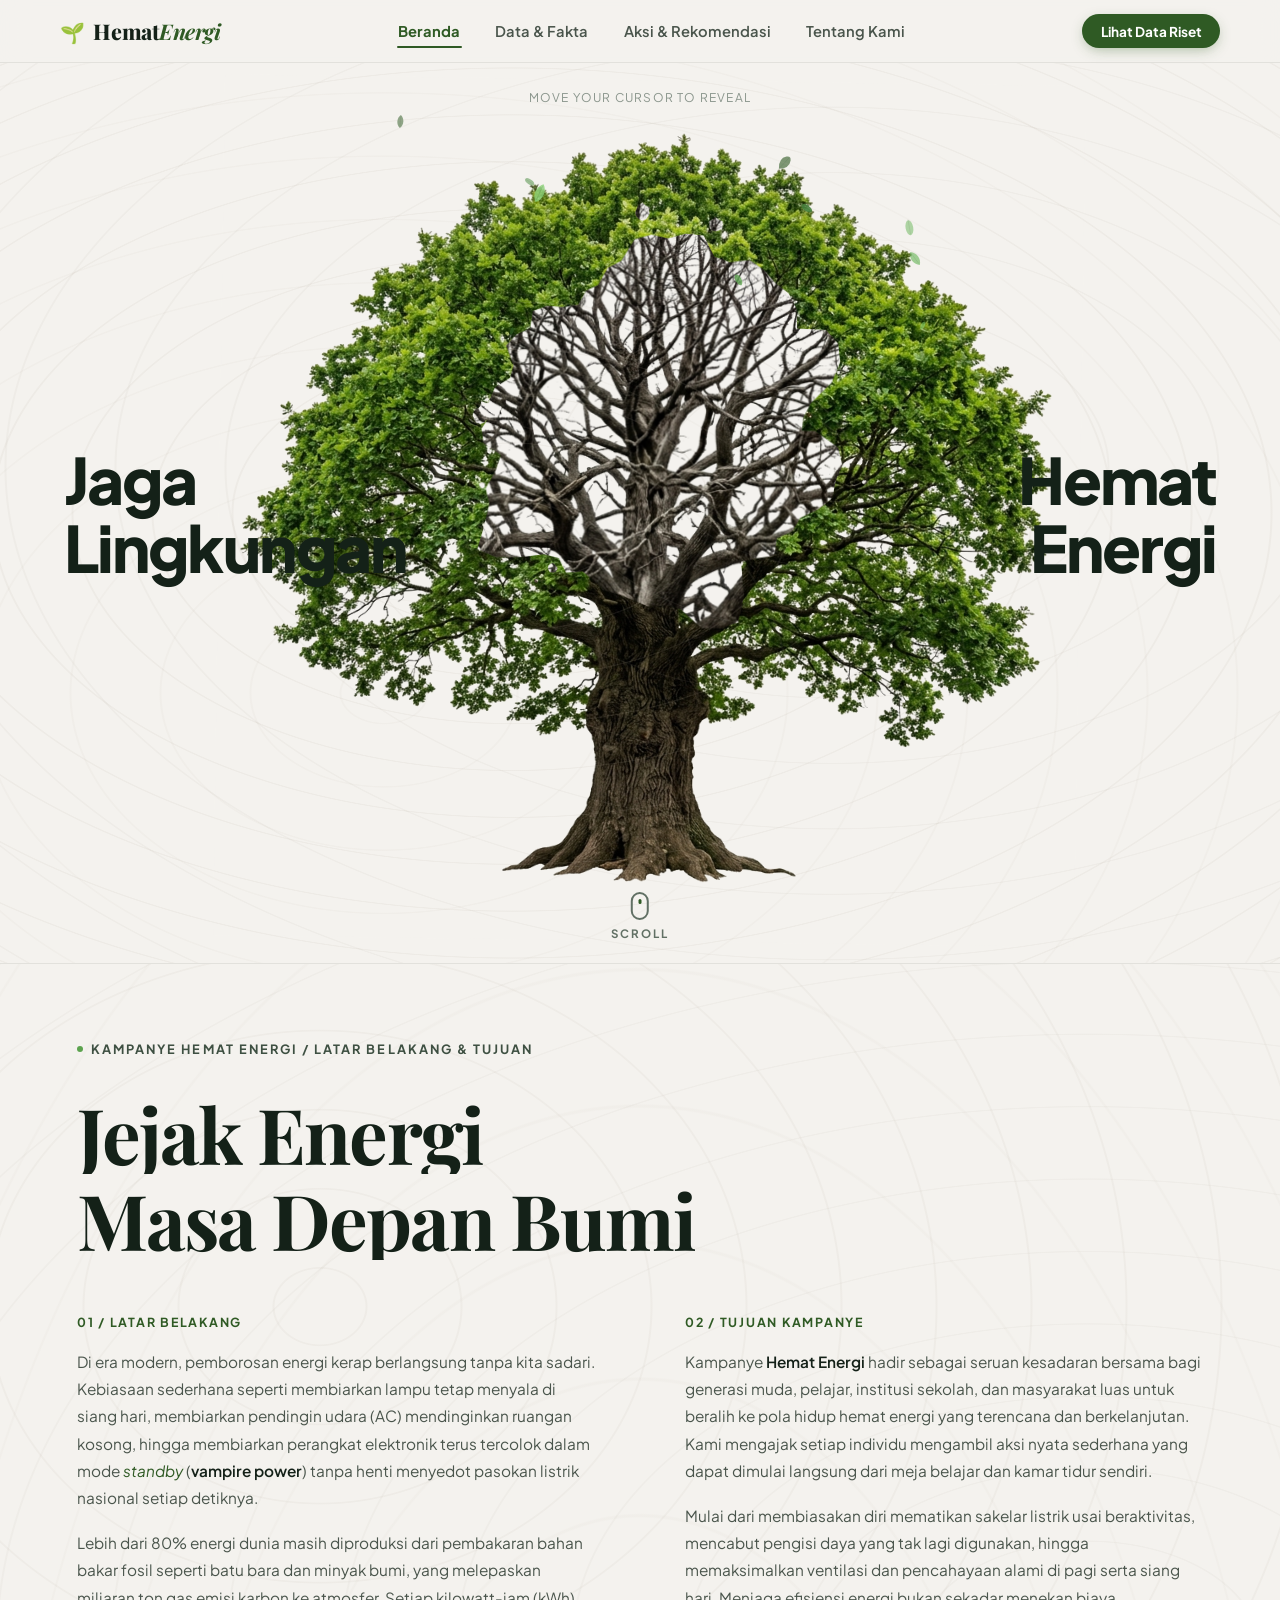
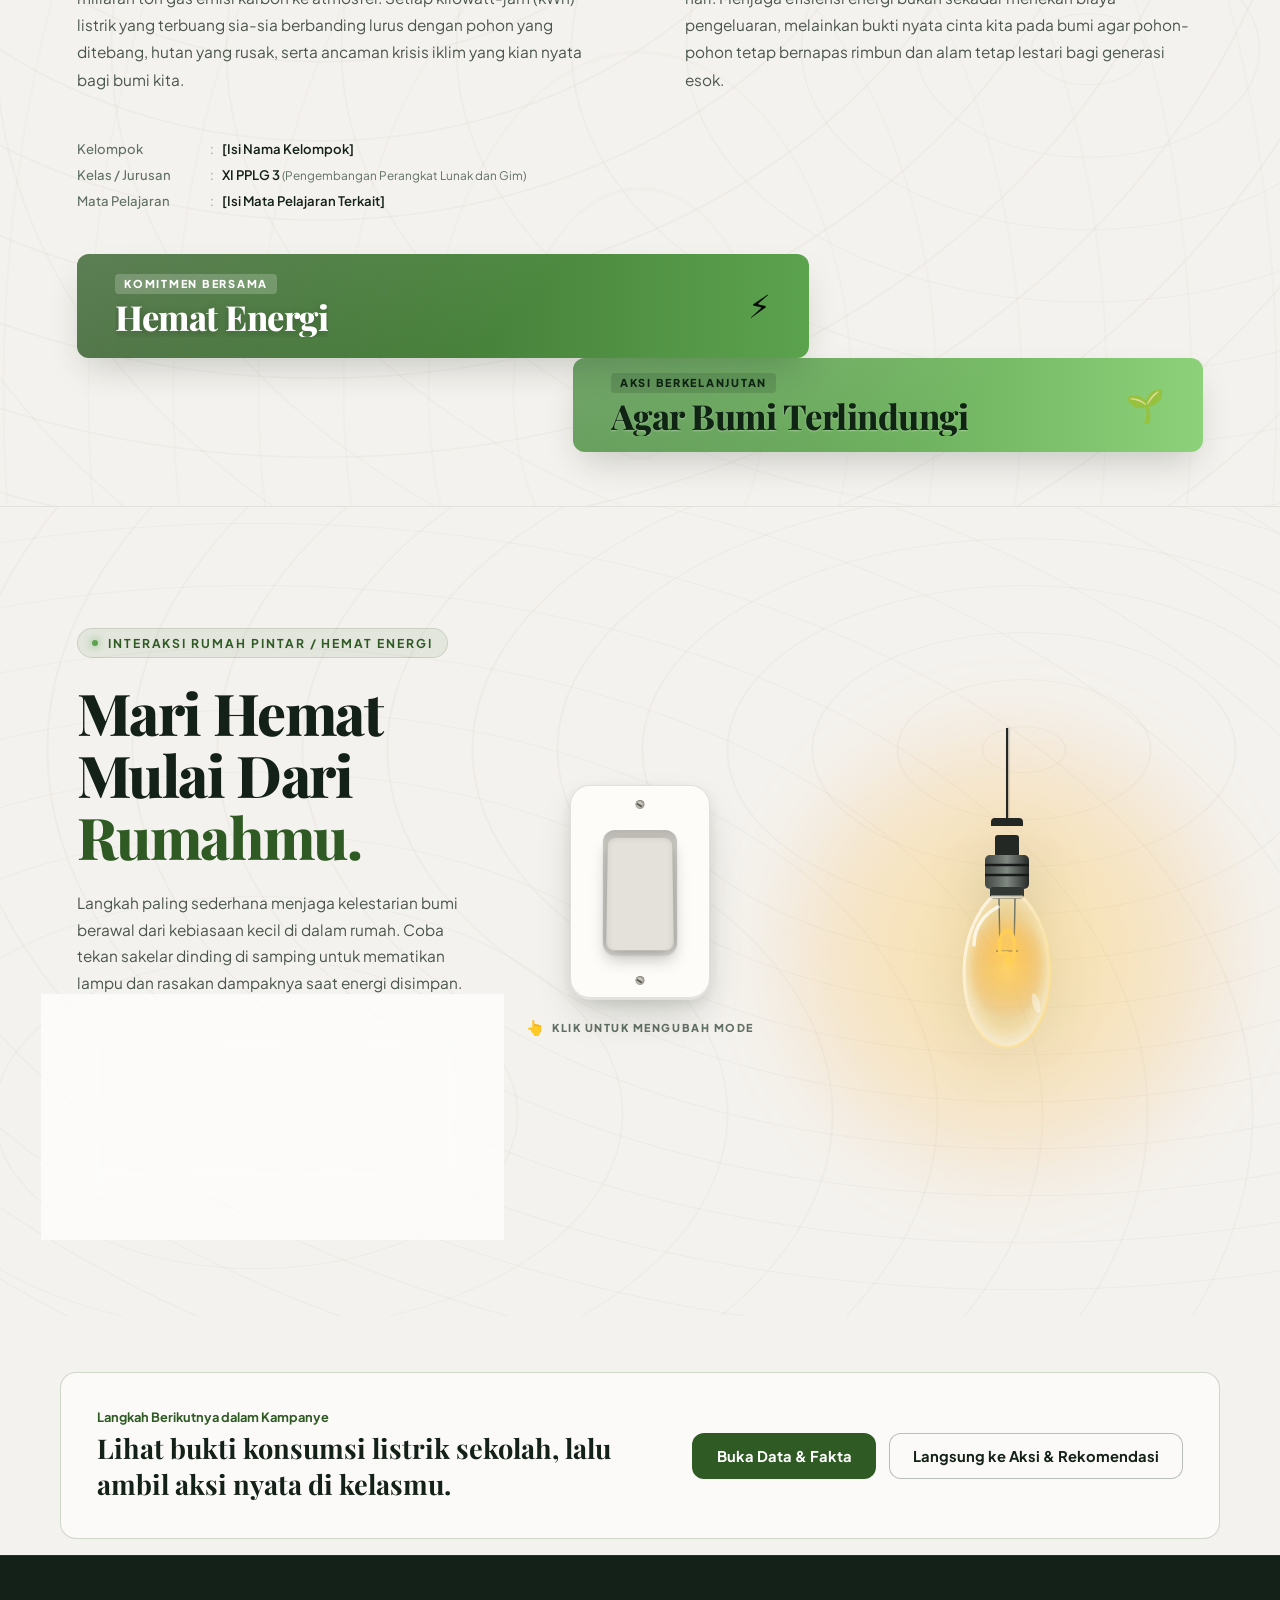
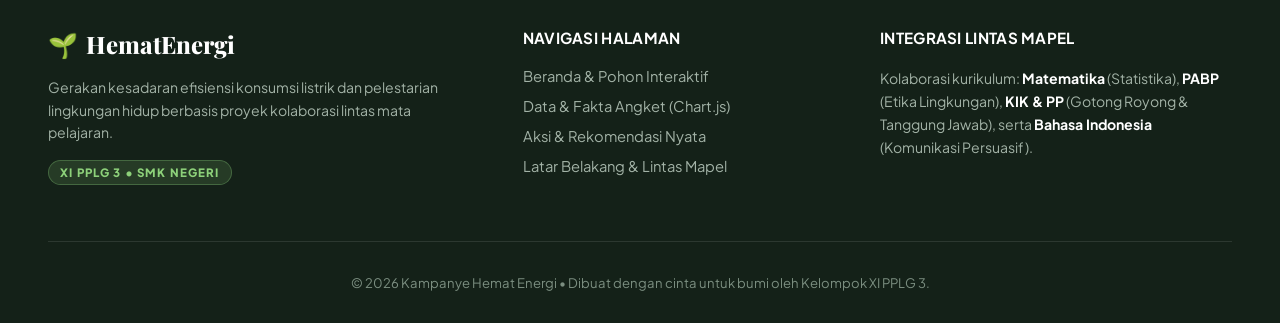
==== commit 6064ed4a: "fix(fase-3): Tambahkan cache-busting query (?v=3) untuk style.css dan aksi.js di GitHub Pages" ====
--- a/index.html
+++ b/index.html
@@ -10,7 +10,7 @@
   <link
     href="https://fonts.googleapis.com/css2?family=Playfair+Display:ital,wght@0,600;0,700;0,800;1,600&family=Plus+Jakarta+Sans:wght@400;500;600;700;800&display=swap"
     rel="stylesheet">
-  <link rel="stylesheet" href="style.css">
+  <link rel="stylesheet" href="style.css?v=3">
 </head>
 
 <body>
--- a/style.css
+++ b/style.css
@@ -3278,6 +3278,854 @@
   }
 }
 
+/* ═══════════════════════════════════════════════════════
+   FASE 3 VISUAL-FIRST EXPERIENCE (AKSI.HTML V3)
+   ═══════════════════════════════════════════════════════ */
+.v3-hero {
+  position: relative;
+  padding: clamp(2rem, 5vh, 3.75rem) 0 clamp(2.5rem, 6vh, 4rem);
+  border-bottom: 1px solid rgba(20, 33, 24, 0.09);
+  background-image:
+    repeating-radial-gradient(ellipse at 16% 24%,
+      transparent 0px, transparent 48px,
+      rgba(180, 170, 155, 0.08) 49px, rgba(180, 170, 155, 0.08) 50px,
+      transparent 51px, transparent 102px),
+    repeating-radial-gradient(ellipse at 88% 78%,
+      transparent 0px, transparent 58px,
+      rgba(170, 162, 148, 0.06) 59px, rgba(170, 162, 148, 0.06) 60px,
+      transparent 61px, transparent 118px);
+}
+
+.v3-hero-grid {
+  display: grid;
+  grid-template-columns: minmax(0, 0.92fr) minmax(0, 1.18fr);
+  gap: clamp(1.75rem, 4vw, 3.25rem);
+  align-items: center;
+}
+
+.v3-kicker {
+  font-size: 0.84rem;
+  font-weight: 700;
+  color: #2f5a24;
+  margin-bottom: 0.65rem;
+}
+
+.v3-title {
+  font-family: 'Playfair Display', Georgia, serif;
+  font-size: clamp(2.15rem, 4.2vw, 3.55rem);
+  font-weight: 800;
+  line-height: 1.08;
+  letter-spacing: -0.025em;
+  color: #142118;
+  margin-bottom: 0.95rem;
+}
+
+.v3-lead {
+  font-size: clamp(0.96rem, 1.25vw, 1.05rem);
+  line-height: 1.62;
+  color: #3d4a40;
+  margin-bottom: 1.1rem;
+  max-width: 480px;
+}
+
+.v3-sync-bar {
+  display: flex;
+  align-items: center;
+  gap: 0.75rem;
+  margin-bottom: 0.9rem;
+}
+
+.v3-sync-text {
+  font-size: 0.8rem;
+  font-weight: 700;
+  color: #2f5a24;
+}
+
+.v3-inline-retry {
+  min-height: 36px;
+  padding: 0.25rem 0.7rem;
+  border-radius: 8px;
+  border: 1.5px solid #9e2a2b;
+  background: #ffffff;
+  color: #9e2a2b;
+  font-family: inherit;
+  font-size: 0.78rem;
+  font-weight: 700;
+}
+
+.v3-loading-note {
+  font-size: 0.84rem;
+  color: #3d4a40;
+  background: #ece9e2;
+  border-radius: 10px;
+  padding: 0.55rem 0.85rem;
+  margin-bottom: 0.85rem;
+}
+
+.v3-error-note {
+  font-size: 0.84rem;
+  color: #9e2a2b;
+  background: #fdf2f2;
+  border: 1px solid #d68c8c;
+  border-radius: 10px;
+  padding: 0.6rem 0.85rem;
+  margin-bottom: 0.85rem;
+}
+
+/* Live HUD */
+.v3-hud {
+  background: #fbfaf8;
+  border: 1px solid rgba(20, 33, 24, 0.12);
+  border-radius: 16px;
+  padding: 1.2rem 1.35rem;
+  box-shadow: 0 12px 28px -14px rgba(20, 33, 24, 0.14);
+  margin-bottom: 1.25rem;
+}
+
+.v3-hud-top {
+  display: flex;
+  align-items: flex-start;
+  justify-content: space-between;
+  gap: 1rem;
+  margin-bottom: 0.8rem;
+}
+
+.v3-hud-label {
+  display: block;
+  font-size: 0.78rem;
+  font-weight: 700;
+  color: #3d4a40;
+  margin-bottom: 0.2rem;
+}
+
+.v3-hud-big {
+  display: block;
+  font-family: 'Playfair Display', Georgia, serif;
+  font-size: clamp(1.95rem, 3vw, 2.5rem);
+  font-weight: 800;
+  line-height: 1.05;
+  color: #142118;
+}
+
+.v3-hud-sub {
+  display: block;
+  font-size: 0.82rem;
+  color: #3d4a40;
+  margin-top: 0.2rem;
+}
+
+.v3-hud-pct {
+  font-family: 'Playfair Display', Georgia, serif;
+  font-size: 1.4rem;
+  font-weight: 800;
+  color: #2f5a24;
+  background: #e9f3e7;
+  padding: 0.35rem 0.75rem;
+  border-radius: 10px;
+  white-space: nowrap;
+}
+
+.v3-meter-track {
+  width: 100%;
+  height: 10px;
+  background: #e6e2d9;
+  border-radius: 6px;
+  overflow: hidden;
+  margin-bottom: 0.95rem;
+}
+
+.v3-meter-fill {
+  height: 100%;
+  background: #2f5a24;
+  border-radius: 6px;
+  transition: width 0.35s cubic-bezier(0.22, 1, 0.36, 1);
+}
+
+.v3-hud-mini-row {
+  display: grid;
+  grid-template-columns: repeat(2, minmax(0, 1fr));
+  gap: 0.75rem;
+  padding-top: 0.85rem;
+  border-top: 1px solid rgba(20, 33, 24, 0.09);
+}
+
+.v3-hud-mini {
+  display: flex;
+  flex-direction: column;
+  gap: 0.15rem;
+}
+
+.v3-hud-mini-label {
+  font-size: 0.76rem;
+  color: #3d4a40;
+  font-weight: 600;
+}
+
+.v3-hud-mini strong {
+  font-size: 1.05rem;
+  font-weight: 800;
+  color: #142118;
+}
+
+.v3-hero-controls {
+  display: flex;
+  flex-wrap: wrap;
+  gap: 0.75rem;
+}
+
+/* Interactive Classroom Visual Stage */
+.v3-classroom-card {
+  background: #fbfaf8;
+  border: 1.5px solid rgba(20, 33, 24, 0.14);
+  border-radius: 18px;
+  overflow: hidden;
+  box-shadow: 0 18px 40px -18px rgba(20, 33, 24, 0.18);
+  transition: border-color 0.3s ease;
+}
+
+.v3-classroom-card[data-saved-state="saved"] {
+  border-color: #2f5a24;
+}
+
+.v3-stage-header {
+  display: flex;
+  flex-wrap: wrap;
+  align-items: center;
+  justify-content: space-between;
+  gap: 0.5rem 1rem;
+  padding: 0.85rem 1.2rem;
+  background: #142118;
+  color: #f4f2ee;
+}
+
+.v3-stage-title {
+  font-size: 0.86rem;
+  font-weight: 700;
+}
+
+.v3-stage-state {
+  font-size: 0.8rem;
+  font-weight: 700;
+  color: #ffcf56;
+}
+
+.v3-classroom-card[data-saved-state="saved"] .v3-stage-state {
+  color: #8dd17a;
+}
+
+.v3-classroom-svg {
+  display: block;
+  width: 100%;
+  height: auto;
+  aspect-ratio: 640 / 390;
+  background: #f7f5f0;
+}
+
+/* Interactive SVG Device States */
+.svg-device {
+  cursor: pointer;
+  transition: opacity 0.25s ease, filter 0.25s ease;
+}
+
+.svg-device:hover {
+  filter: drop-shadow(0 4px 10px rgba(20, 33, 24, 0.2));
+}
+
+.svg-device:focus-visible {
+  outline: 3px solid #2f5a24;
+  outline-offset: 4px;
+}
+
+.svg-device .svg-device-glow,
+.svg-device .ac-airflow,
+.svg-device .disp-heat,
+.svg-device-effect {
+  transition: opacity 0.35s ease;
+}
+
+.svg-device.is-off .svg-device-glow,
+.svg-device.is-off .ac-airflow,
+.svg-device.is-off .disp-heat,
+.svg-device-effect.is-hidden {
+  opacity: 0;
+  pointer-events: none;
+}
+
+.svg-device.is-off .lamp-tube,
+.svg-device.is-off .proj-lens {
+  fill: #98a19a;
+}
+
+.svg-device.is-off .pc-screen {
+  fill: #243028;
+}
+
+.svg-device.is-off .dev-led {
+  fill: #468337;
+}
+
+/* Switch Dock Below SVG */
+.v3-switch-dock {
+  display: grid;
+  grid-template-columns: repeat(5, minmax(0, 1fr));
+  gap: 0.55rem;
+  padding: 0.9rem;
+  background: #f0eee9;
+  border-top: 1px solid rgba(20, 33, 24, 0.1);
+}
+
+.v3-dev-btn {
+  display: flex;
+  flex-direction: column;
+  align-items: flex-start;
+  justify-content: center;
+  gap: 0.2rem;
+  min-height: 56px;
+  padding: 0.55rem 0.65rem;
+  border-radius: 10px;
+  border: 1.5px solid rgba(20, 33, 24, 0.18);
+  background: #ffffff;
+  color: #142118;
+  font-family: inherit;
+  text-align: left;
+  transition: background-color 0.2s ease, border-color 0.2s ease, transform 0.18s ease;
+}
+
+.v3-dev-btn:hover {
+  border-color: #2f5a24;
+  transform: translateY(-1px);
+}
+
+.v3-dev-btn.is-off {
+  background: #2f5a24;
+  border-color: #2f5a24;
+  color: #ffffff;
+}
+
+.v3-dev-dot {
+  width: 8px;
+  height: 8px;
+  border-radius: 50%;
+  background: #c93b3b;
+}
+
+.v3-dev-btn.is-off .v3-dev-dot {
+  background: #8dd17a;
+}
+
+.v3-dev-name {
+  font-size: 0.78rem;
+  font-weight: 800;
+  line-height: 1.2;
+}
+
+.v3-dev-kwh {
+  font-size: 0.73rem;
+  font-weight: 600;
+  color: #3d4a40;
+}
+
+.v3-dev-btn.is-off .v3-dev-kwh {
+  color: #d8f3dc;
+}
+
+/* ── Section 2: 5 Visual Data-Action Tiles ───────────── */
+.v3-actions-section {
+  padding: clamp(2.75rem, 6vh, 4.75rem) 0;
+}
+
+.v3-section-head {
+  display: flex;
+  flex-wrap: wrap;
+  align-items: flex-end;
+  justify-content: space-between;
+  gap: 1.25rem 2rem;
+  margin-bottom: 1.75rem;
+}
+
+.v3-filter-bar {
+  margin-bottom: 0;
+}
+
+.v3-tiles-grid {
+  display: grid;
+  grid-template-columns: repeat(2, minmax(0, 1fr));
+  gap: 1.25rem;
+}
+
+.v3-tile {
+  background: #fbfaf8;
+  border: 1px solid rgba(20, 33, 24, 0.12);
+  border-radius: 16px;
+  padding: clamp(1.25rem, 2.4vw, 1.75rem);
+  display: flex;
+  flex-direction: column;
+  gap: 0.65rem;
+}
+
+.v3-tile--featured {
+  grid-column: 1 / -1;
+  display: grid;
+  grid-template-columns: minmax(0, 0.95fr) minmax(0, 1.05fr);
+  gap: clamp(1.25rem, 3vw, 2.5rem);
+  align-items: center;
+  border: 1.5px solid rgba(47, 90, 36, 0.32);
+  box-shadow: 0 12px 28px -14px rgba(20, 33, 24, 0.12);
+}
+
+.v3-tile--accent-soft {
+  background: #edf4ec;
+  border-color: rgba(47, 90, 36, 0.24);
+}
+
+.v3-tile-top {
+  display: flex;
+  align-items: center;
+  justify-content: space-between;
+  gap: 0.75rem;
+}
+
+.v3-tile-num {
+  font-family: 'Playfair Display', Georgia, serif;
+  font-size: 1.1rem;
+  font-weight: 800;
+  color: #2f5a24;
+}
+
+.v3-tile-icon {
+  color: #2f5a24;
+  display: inline-flex;
+  align-items: center;
+  justify-content: center;
+}
+
+.v3-big-metric {
+  font-family: 'Playfair Display', Georgia, serif;
+  font-size: clamp(2rem, 3.4vw, 2.75rem);
+  font-weight: 800;
+  line-height: 1.05;
+  color: #142118;
+}
+
+.v3-big-metric small {
+  font-family: 'Plus Jakarta Sans', sans-serif;
+  font-size: 0.95rem;
+  font-weight: 700;
+  color: #3d4a40;
+  margin-left: 0.2rem;
+}
+
+.v3-mini-bar {
+  width: 100%;
+  height: 7px;
+  border-radius: 6px;
+  background: #e6e2d9;
+  overflow: hidden;
+  margin: 0.15rem 0 0.25rem;
+}
+
+.v3-mini-bar span {
+  display: block;
+  height: 100%;
+  border-radius: 6px;
+  background: #2f5a24;
+}
+
+.v3-mini-bar--amber span {
+  background: #8a4b00;
+}
+
+.v3-mini-bar--green span {
+  background: #468337;
+}
+
+.v3-metric-note {
+  font-size: 0.85rem;
+  font-weight: 600;
+  color: #8a4b00;
+  margin-top: 0.25rem;
+}
+
+.v3-tile-title {
+  font-family: 'Playfair Display', Georgia, serif;
+  font-size: clamp(1.25rem, 1.9vw, 1.5rem);
+  font-weight: 700;
+  line-height: 1.22;
+  color: #142118;
+}
+
+.v3-tile-cue {
+  font-size: 0.93rem;
+  line-height: 1.58;
+  color: #3d4a40;
+}
+
+.v3-tile-action {
+  display: flex;
+  flex-direction: column;
+  align-items: flex-start;
+  gap: 0.85rem;
+}
+
+.v3-tile-try-btn {
+  min-height: 44px;
+  padding: 0.6rem 1.15rem;
+  border-radius: 10px;
+  border: 1.5px solid #2f5a24;
+  background: #2f5a24;
+  color: #ffffff;
+  font-family: inherit;
+  font-size: 0.86rem;
+  font-weight: 700;
+  transition: background-color 0.2s ease, transform 0.18s ease;
+}
+
+.v3-tile-try-btn:hover {
+  background: #24461c;
+  transform: translateY(-1px);
+}
+
+/* ── Section 3: Visual 7-Day Stamp Board ─────────────── */
+.v3-streak-band {
+  padding: clamp(3rem, 7vh, 5rem) 0;
+}
+
+.v3-streak-layout {
+  display: grid;
+  grid-template-columns: minmax(0, 0.72fr) minmax(0, 1.28fr);
+  gap: clamp(1.75rem, 4vw, 3.25rem);
+  align-items: center;
+}
+
+.v3-ring-panel {
+  display: flex;
+  flex-direction: column;
+  align-items: flex-start;
+  gap: 0.9rem;
+}
+
+.v3-ring-sub {
+  font-size: 0.95rem;
+  line-height: 1.6;
+  color: #b8c7bc;
+}
+
+.v3-ring-box {
+  position: relative;
+  width: 140px;
+  height: 140px;
+  margin: 0.4rem 0;
+}
+
+.v3-progress-ring {
+  transform: rotate(-90deg);
+}
+
+.v3-ring-bg {
+  fill: none;
+  stroke: rgba(184, 199, 188, 0.2);
+  stroke-width: 11;
+}
+
+.v3-ring-fg {
+  fill: none;
+  stroke: #8dd17a;
+  stroke-width: 11;
+  stroke-linecap: round;
+  transition: stroke-dashoffset 0.35s cubic-bezier(0.22, 1, 0.36, 1);
+}
+
+.v3-ring-center {
+  position: absolute;
+  inset: 0;
+  display: flex;
+  flex-direction: column;
+  align-items: center;
+  justify-content: center;
+}
+
+.v3-ring-center strong {
+  font-family: 'Playfair Display', Georgia, serif;
+  font-size: 2rem;
+  font-weight: 800;
+  color: #f4f2ee;
+  line-height: 1;
+}
+
+.v3-ring-center span {
+  font-size: 0.78rem;
+  color: #b8c7bc;
+  font-weight: 600;
+}
+
+.v3-stamps-grid {
+  display: grid;
+  grid-template-columns: repeat(3, minmax(0, 1fr));
+  gap: 0.85rem;
+}
+
+.v3-stamp {
+  position: relative;
+  display: flex;
+  flex-direction: column;
+  gap: 0.4rem;
+  padding: 1rem 1.05rem;
+  min-height: 118px;
+  border-radius: 14px;
+  background: #233027;
+  border: 1.5px solid rgba(184, 199, 188, 0.2);
+  transition: border-color 0.2s ease, background-color 0.2s ease, transform 0.18s ease;
+}
+
+.v3-stamp:hover {
+  border-color: #8dd17a;
+  transform: translateY(-2px);
+}
+
+.v3-stamp--wide {
+  grid-column: 1 / -1;
+  min-height: 92px;
+}
+
+.v3-stamp input[type="checkbox"] {
+  position: absolute;
+  opacity: 0;
+  width: 1px;
+  height: 1px;
+}
+
+.v3-stamp:has(input:focus-visible) {
+  outline: 3px solid #8dd17a;
+  outline-offset: 3px;
+}
+
+.v3-stamp-head {
+  display: flex;
+  align-items: center;
+  justify-content: space-between;
+  gap: 0.5rem;
+}
+
+.v3-stamp-day {
+  font-size: 0.78rem;
+  font-weight: 800;
+  color: #8dd17a;
+}
+
+.v3-stamp-check {
+  width: 24px;
+  height: 24px;
+  border-radius: 6px;
+  border: 1.5px solid rgba(184, 199, 188, 0.45);
+  display: inline-flex;
+  align-items: center;
+  justify-content: center;
+  transition: background-color 0.2s ease, border-color 0.2s ease;
+}
+
+.v3-stamp.is-done {
+  background: #1f3926;
+  border-color: #8dd17a;
+}
+
+.v3-stamp.is-done .v3-stamp-check {
+  background: #8dd17a;
+  border-color: #8dd17a;
+}
+
+.v3-stamp.is-done .v3-stamp-check::after {
+  content: '✓';
+  color: #142118;
+  font-size: 0.9rem;
+  font-weight: 900;
+}
+
+.v3-stamp-title {
+  font-size: 0.98rem;
+  font-weight: 700;
+  color: #f4f2ee;
+  line-height: 1.3;
+}
+
+.v3-stamp-hint {
+  font-size: 0.8rem;
+  line-height: 1.45;
+  color: #b8c7bc;
+}
+
+/* ── Section 4: Instant Visual Eco-Pledge Pass ───────── */
+.v3-pledge-section {
+  padding: clamp(2.75rem, 6vh, 4.5rem) 0;
+}
+
+.v3-pledge-grid {
+  display: grid;
+  grid-template-columns: minmax(0, 0.95fr) minmax(0, 1.05fr);
+  gap: clamp(1.5rem, 4vw, 3rem);
+  align-items: start;
+}
+
+.v3-pledge-builder {
+  background: #fbfaf8;
+  border: 1px solid rgba(20, 33, 24, 0.12);
+  border-radius: 16px;
+  padding: clamp(1.35rem, 2.8vw, 2rem);
+}
+
+.v3-builder-sub {
+  font-size: 0.92rem;
+  color: #3d4a40;
+  margin: 0.55rem 0 1.35rem;
+}
+
+.v3-pledge-showcase {
+  display: flex;
+  flex-direction: column;
+  gap: 1.25rem;
+}
+
+.v3-pass-card {
+  background: #18221b;
+  color: #f4f2ee;
+  border-radius: 18px;
+  padding: clamp(1.4rem, 3vw, 2rem);
+  border: 1px solid rgba(141, 209, 122, 0.35);
+  box-shadow: 0 16px 34px -16px rgba(20, 33, 24, 0.32);
+  display: flex;
+  flex-direction: column;
+  gap: 1.25rem;
+  background-image:
+    repeating-radial-gradient(ellipse at 92% 18%,
+      transparent 0px, transparent 36px,
+      rgba(141, 209, 122, 0.08) 37px, rgba(141, 209, 122, 0.08) 38px,
+      transparent 39px, transparent 78px);
+}
+
+.v3-pass-top {
+  display: flex;
+  align-items: center;
+  justify-content: space-between;
+  gap: 1rem;
+}
+
+.v3-pass-brand {
+  font-size: 0.8rem;
+  font-weight: 800;
+  color: #8dd17a;
+}
+
+.v3-pass-role {
+  font-size: 0.78rem;
+  font-weight: 700;
+  color: #142118;
+  background: #8dd17a;
+  padding: 0.25rem 0.65rem;
+  border-radius: 8px;
+}
+
+.v3-pass-quote {
+  font-family: 'Playfair Display', Georgia, serif;
+  font-size: clamp(1.3rem, 2.2vw, 1.65rem);
+  font-weight: 700;
+  line-height: 1.32;
+  color: #f4f2ee;
+}
+
+.v3-pass-bottom {
+  display: flex;
+  align-items: flex-end;
+  justify-content: space-between;
+  gap: 1rem;
+  padding-top: 1rem;
+  border-top: 1px solid rgba(184, 199, 188, 0.2);
+}
+
+.v3-pass-meta-label {
+  display: block;
+  font-size: 0.75rem;
+  color: #b8c7bc;
+  margin-bottom: 0.2rem;
+}
+
+.v3-pass-name {
+  font-size: 1.05rem;
+  font-weight: 800;
+  color: #f4f2ee;
+}
+
+.v3-pass-stamp {
+  text-align: right;
+  font-family: 'Playfair Display', Georgia, serif;
+  font-size: 1.45rem;
+  font-weight: 800;
+  color: #8dd17a;
+  line-height: 1;
+}
+
+.v3-pass-stamp small {
+  display: block;
+  font-family: 'Plus Jakarta Sans', sans-serif;
+  font-size: 0.72rem;
+  font-weight: 700;
+  color: #b8c7bc;
+  margin-top: 0.2rem;
+}
+
+.v3-saved-wrap {
+  background: #fbfaf8;
+  border: 1px solid rgba(20, 33, 24, 0.12);
+  border-radius: 16px;
+  padding: 1.2rem 1.35rem;
+}
+
+.v3-saved-head {
+  display: flex;
+  align-items: center;
+  justify-content: space-between;
+  gap: 1rem;
+  margin-bottom: 0.85rem;
+}
+
+.v3-saved-title {
+  font-family: 'Playfair Display', Georgia, serif;
+  font-size: 1.15rem;
+  font-weight: 700;
+  color: #142118;
+}
+
+/* ── V3 Responsive States (Tablet & Mobile) ──────────── */
+@media (max-width: 1024px) {
+  .v3-hero-grid,
+  .v3-tile--featured,
+  .v3-streak-layout,
+  .v3-pledge-grid {
+    grid-template-columns: 1fr;
+  }
+
+  .v3-ring-panel {
+    align-items: flex-start;
+  }
+}
+
+@media (max-width: 760px) {
+  .v3-switch-dock {
+    grid-template-columns: repeat(2, minmax(0, 1fr));
+  }
+
+  .v3-switch-dock .v3-dev-btn:last-child {
+    grid-column: 1 / -1;
+  }
+
+  .v3-tiles-grid,
+  .v3-stamps-grid {
+    grid-template-columns: 1fr;
+  }
+
+  .v3-hero-controls button {
+    width: 100%;
+  }
+}
+
 @media (prefers-reduced-motion: reduce) {
   html {
     scroll-behavior: auto;
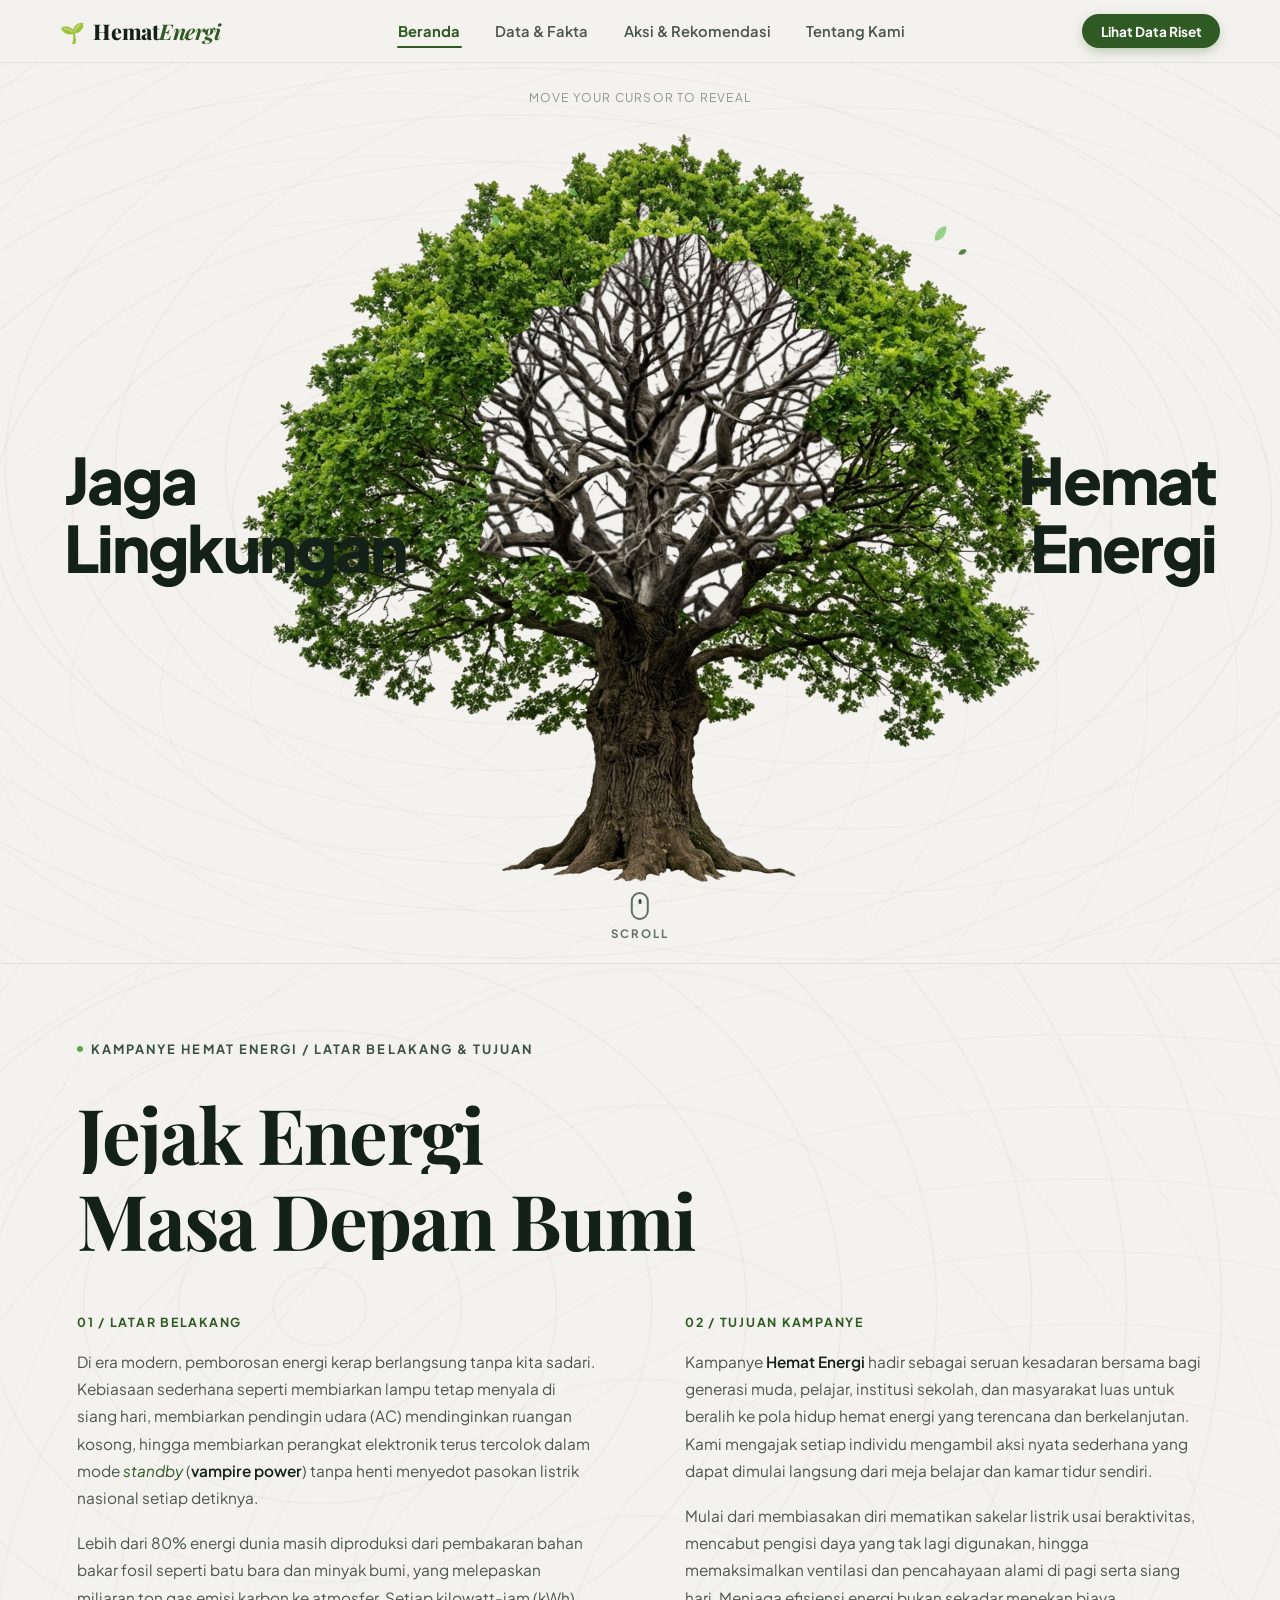
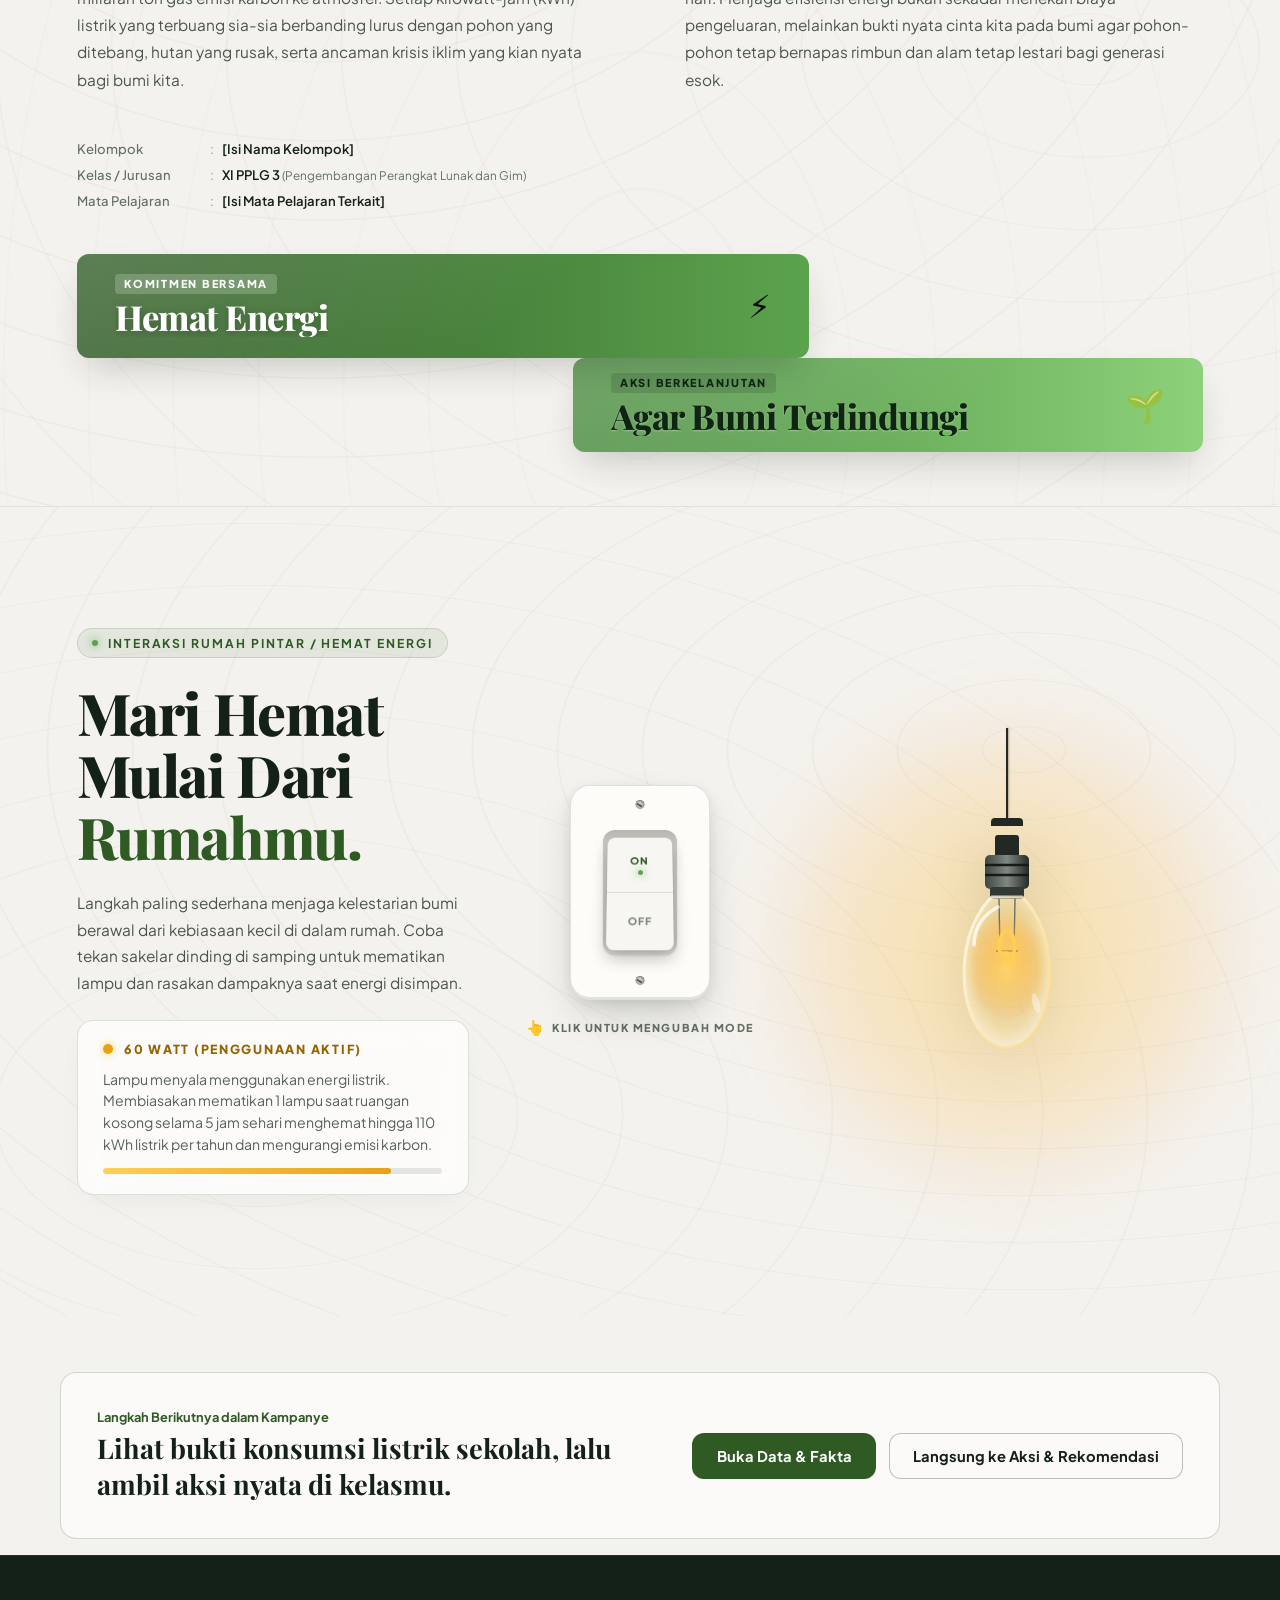
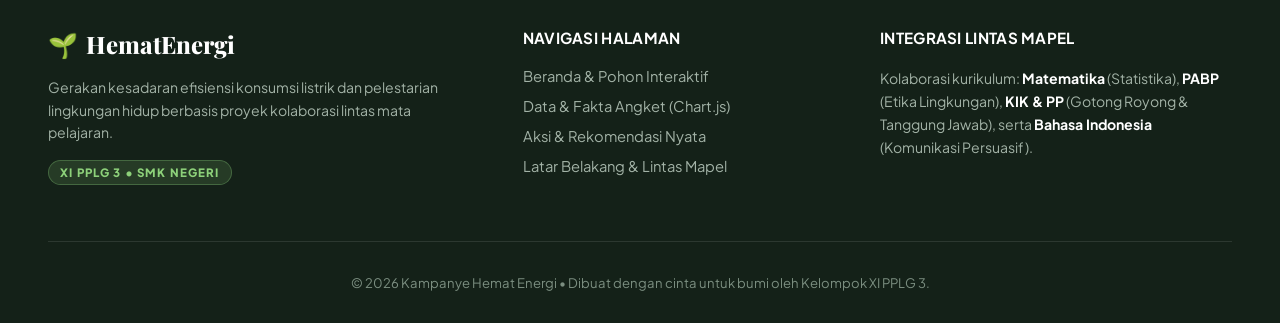
==== commit 6051cf16: "feat(tentang): Perbarui halaman Tentang Kami dengan profil 3 tim dan komponen animasi kinetik" ====
--- a/index.html
+++ b/index.html
@@ -10,7 +10,7 @@
   <link
     href="https://fonts.googleapis.com/css2?family=Playfair+Display:ital,wght@0,600;0,700;0,800;1,600&family=Plus+Jakarta+Sans:wght@400;500;600;700;800&display=swap"
     rel="stylesheet">
-  <link rel="stylesheet" href="style.css?v=3">
+  <link rel="stylesheet" href="style.css?v=5">
 </head>
 
 <body>
--- a/style.css
+++ b/style.css
@@ -4126,6 +4126,885 @@
   }
 }
 
+/* ═══════════════════════════════════════════════════════
+   HALAMAN TENTANG KAMI V2 (TENTANG.HTML - ANIMATED TEAM)
+   ═══════════════════════════════════════════════════════ */
+.about-v2-page {
+  background: #f4f2ee;
+  color: #142118;
+}
+
+/* Staggered Scroll Reveal (Motion Dial 2) */
+.about-reveal {
+  opacity: 0;
+  transform: translateY(22px);
+  transition: opacity 0.65s cubic-bezier(0.22, 1, 0.36, 1), transform 0.65s cubic-bezier(0.22, 1, 0.36, 1);
+}
+
+.about-reveal[data-delay="1"] {
+  transition-delay: 0.1s;
+}
+
+.about-reveal[data-delay="2"] {
+  transition-delay: 0.2s;
+}
+
+.about-reveal.is-visible {
+  opacity: 1;
+  transform: translateY(0);
+}
+
+/* Section 1: Animated Editorial Hero */
+.about-v2-hero {
+  position: relative;
+  padding: clamp(2.5rem, 6vh, 4.75rem) 0 clamp(2.75rem, 6vh, 4.5rem);
+  border-bottom: 1px solid rgba(20, 33, 24, 0.09);
+  background-image:
+    repeating-radial-gradient(ellipse at 14% 26%,
+      transparent 0px, transparent 48px,
+      rgba(180, 170, 155, 0.08) 49px, rgba(180, 170, 155, 0.08) 50px,
+      transparent 51px, transparent 102px),
+    repeating-radial-gradient(ellipse at 86% 74%,
+      transparent 0px, transparent 56px,
+      rgba(170, 162, 148, 0.06) 57px, rgba(170, 162, 148, 0.06) 58px,
+      transparent 59px, transparent 118px);
+}
+
+.about-v2-hero-grid {
+  display: grid;
+  grid-template-columns: minmax(0, 1.05fr) minmax(0, 0.95fr);
+  gap: clamp(2rem, 4.5vw, 3.75rem);
+  align-items: center;
+}
+
+.about-v2-title {
+  font-family: 'Playfair Display', Georgia, serif;
+  font-size: clamp(2.35rem, 4.8vw, 4.1rem);
+  font-weight: 800;
+  line-height: 1.08;
+  letter-spacing: -0.025em;
+  color: #142118;
+  display: flex;
+  flex-direction: column;
+  margin-bottom: 1.15rem;
+}
+
+.about-v2-lead {
+  font-size: clamp(0.98rem, 1.3vw, 1.08rem);
+  line-height: 1.66;
+  color: #3d4a40;
+  max-width: 520px;
+  margin-bottom: 1.7rem;
+}
+
+.about-v2-actions {
+  display: flex;
+  flex-wrap: wrap;
+  gap: 0.8rem;
+}
+
+/* Visual Emblem Card */
+.about-emblem-card {
+  background: #fbfaf8;
+  border: 1.5px solid rgba(20, 33, 24, 0.12);
+  border-radius: 18px;
+  padding: 1.25rem;
+  box-shadow: 0 16px 36px -18px rgba(20, 33, 24, 0.16);
+}
+
+.about-emblem-svg {
+  display: block;
+  width: 100%;
+  height: auto;
+  aspect-ratio: 420 / 340;
+}
+
+.emblem-node {
+  transition: transform 0.3s cubic-bezier(0.22, 1, 0.36, 1);
+  transform-origin: center;
+}
+
+.about-emblem-card:hover .emblem-node--1 {
+  transform: translateY(-4px);
+}
+
+.about-emblem-card:hover .emblem-node--2 {
+  transform: translate(-3px, 3px);
+}
+
+.about-emblem-card:hover .emblem-node--3 {
+  transform: translate(3px, 3px);
+}
+
+.about-emblem-stats {
+  display: grid;
+  grid-template-columns: repeat(3, minmax(0, 1fr));
+  gap: 0.75rem;
+  margin-top: 0.9rem;
+  padding-top: 1rem;
+  border-top: 1px solid rgba(20, 33, 24, 0.1);
+  text-align: center;
+}
+
+.about-emblem-stats strong {
+  display: block;
+  font-family: 'Playfair Display', Georgia, serif;
+  font-size: 1.55rem;
+  font-weight: 800;
+  color: #2f5a24;
+  line-height: 1.1;
+}
+
+.about-emblem-stats span {
+  font-size: 0.78rem;
+  font-weight: 600;
+  color: #3d4a40;
+}
+
+/* Section 2: Dark Forest Team Showcase */
+.team-section {
+  background: #18221b;
+  color: #f4f2ee;
+  padding: clamp(3.25rem, 7.5vh, 5.25rem) 0;
+  border-top: 1px solid rgba(255, 255, 255, 0.08);
+  border-bottom: 1px solid rgba(255, 255, 255, 0.08);
+}
+
+.team-section :focus-visible {
+  outline: 3px solid #8dd17a;
+  outline-offset: 3px;
+}
+
+.team-header {
+  max-width: 680px;
+  margin-bottom: 2.25rem;
+}
+
+.team-sub {
+  margin-top: 0.75rem;
+  font-size: 0.96rem;
+  line-height: 1.6;
+  color: #b8c7bc;
+}
+
+.team-grid {
+  display: grid;
+  grid-template-columns: repeat(3, minmax(0, 1fr));
+  gap: 1.35rem;
+  margin-bottom: 1.65rem;
+}
+
+.team-card {
+  width: 100%;
+  text-align: left;
+  font-family: inherit;
+  background: #233027;
+  color: #f4f2ee;
+  border: 1.5px solid rgba(184, 199, 188, 0.22);
+  border-radius: 16px;
+  padding: clamp(1.35rem, 2.4vw, 1.85rem);
+  display: flex;
+  flex-direction: column;
+  gap: 1rem;
+  transition: transform 0.28s cubic-bezier(0.22, 1, 0.36, 1), border-color 0.25s ease, background-color 0.25s ease, box-shadow 0.25s ease;
+  will-change: transform;
+}
+
+.team-card:hover {
+  border-color: #8dd17a;
+  box-shadow: 0 18px 34px -16px rgba(0, 0, 0, 0.55);
+}
+
+.team-card.is-selected {
+  background: #1f3926;
+  border-color: #8dd17a;
+  box-shadow: 0 18px 36px -16px rgba(0, 0, 0, 0.6);
+}
+
+.team-card--lead.is-selected {
+  border-color: #ffcf56;
+}
+
+.team-card-top {
+  display: flex;
+  align-items: center;
+  justify-content: space-between;
+  gap: 0.75rem;
+}
+
+.team-avatar {
+  width: 56px;
+  height: 56px;
+  border-radius: 14px;
+  background: #2f5a24;
+  color: #f4f2ee;
+  border: 1.5px solid rgba(141, 209, 122, 0.45);
+  display: flex;
+  align-items: center;
+  justify-content: center;
+  font-family: 'Playfair Display', Georgia, serif;
+  font-size: 1.65rem;
+  font-weight: 800;
+}
+
+.team-avatar--gold {
+  background: #ffcf56;
+  color: #142118;
+  border-color: #ffcf56;
+}
+
+.team-lead-badge {
+  font-size: 0.76rem;
+  font-weight: 800;
+  color: #142118;
+  background: #ffcf56;
+  padding: 0.28rem 0.7rem;
+  border-radius: 8px;
+}
+
+.team-num-badge {
+  font-family: 'Playfair Display', Georgia, serif;
+  font-size: 1.05rem;
+  font-weight: 800;
+  color: #8dd17a;
+}
+
+.team-name {
+  font-family: 'Playfair Display', Georgia, serif;
+  font-size: 1.55rem;
+  font-weight: 800;
+  color: #f4f2ee;
+  line-height: 1.15;
+}
+
+.team-role {
+  font-size: 0.86rem;
+  font-weight: 700;
+  color: #8dd17a;
+  margin-top: 0.25rem;
+}
+
+.team-card--lead .team-role {
+  color: #ffcf56;
+}
+
+.team-bio {
+  font-size: 0.9rem;
+  line-height: 1.58;
+  color: #b8c7bc;
+  flex: 1;
+}
+
+.team-tags {
+  display: flex;
+  flex-wrap: wrap;
+  gap: 0.45rem;
+}
+
+.team-tags span {
+  font-size: 0.75rem;
+  font-weight: 700;
+  color: #f4f2ee;
+  background: #18221b;
+  border: 1px solid rgba(184, 199, 188, 0.22);
+  padding: 0.24rem 0.6rem;
+  border-radius: 7px;
+}
+
+/* Contribution Spotlight Bar */
+.team-spotlight {
+  background: #233027;
+  border: 1px solid rgba(141, 209, 122, 0.35);
+  border-radius: 16px;
+  padding: clamp(1.2rem, 2.4vw, 1.65rem);
+}
+
+.team-spotlight.is-pulsed {
+  animation: spotlightFade 0.35s ease;
+}
+
+@keyframes spotlightFade {
+  0% {
+    opacity: 0.65;
+    transform: translateY(4px);
+  }
+  100% {
+    opacity: 1;
+    transform: translateY(0);
+  }
+}
+
+.spotlight-head {
+  display: flex;
+  flex-wrap: wrap;
+  align-items: baseline;
+  justify-content: space-between;
+  gap: 0.4rem 1rem;
+  margin-bottom: 1rem;
+}
+
+.spotlight-kicker {
+  font-size: 0.78rem;
+  font-weight: 700;
+  color: #8dd17a;
+}
+
+.spotlight-title {
+  font-family: 'Playfair Display', Georgia, serif;
+  font-size: 1.2rem;
+  font-weight: 700;
+  color: #f4f2ee;
+}
+
+.spotlight-steps {
+  display: grid;
+  grid-template-columns: repeat(3, minmax(0, 1fr));
+  gap: 0.85rem;
+}
+
+.spotlight-chip {
+  background: #18221b;
+  border: 1px solid rgba(184, 199, 188, 0.16);
+  border-radius: 12px;
+  padding: 0.85rem 1rem;
+}
+
+.spotlight-chip span {
+  display: block;
+  font-size: 0.75rem;
+  font-weight: 800;
+  color: #8dd17a;
+  margin-bottom: 0.3rem;
+}
+
+.spotlight-chip p {
+  font-size: 0.86rem;
+  line-height: 1.5;
+  color: #f4f2ee;
+}
+
+/* Section 3: 3-Phase Journey */
+.phases-section {
+  padding: clamp(3rem, 7vh, 5rem) 0 clamp(2rem, 4vh, 3rem);
+}
+
+.phases-head {
+  margin-bottom: 1.75rem;
+}
+
+.phases-grid {
+  display: grid;
+  grid-template-columns: repeat(3, minmax(0, 1fr));
+  gap: 1.25rem;
+}
+
+.phase-card {
+  text-decoration: none;
+  background: #fbfaf8;
+  border: 1px solid rgba(20, 33, 24, 0.12);
+  border-radius: 16px;
+  padding: clamp(1.3rem, 2.5vw, 1.85rem);
+  display: flex;
+  flex-direction: column;
+  gap: 0.65rem;
+  transition: transform 0.25s cubic-bezier(0.22, 1, 0.36, 1), border-color 0.25s ease, box-shadow 0.25s ease;
+}
+
+.phase-card:hover {
+  transform: translateY(-4px);
+  border-color: #2f5a24;
+  box-shadow: 0 14px 28px -14px rgba(20, 33, 24, 0.18);
+}
+
+.phase-card--highlight {
+  background: #edf4ec;
+  border-color: rgba(47, 90, 36, 0.32);
+}
+
+.phase-step {
+  font-size: 0.78rem;
+  font-weight: 800;
+  color: #2f5a24;
+}
+
+.phase-title {
+  font-family: 'Playfair Display', Georgia, serif;
+  font-size: 1.3rem;
+  font-weight: 700;
+  color: #142118;
+  line-height: 1.25;
+}
+
+.phase-desc {
+  font-size: 0.9rem;
+  line-height: 1.58;
+  color: #3d4a40;
+  flex: 1;
+}
+
+.phase-link-label {
+  display: inline-block;
+  margin-top: 0.4rem;
+  font-size: 0.85rem;
+  font-weight: 800;
+  color: #2f5a24;
+  text-decoration: underline;
+  text-underline-offset: 4px;
+}
+
+/* Section 4: 5 Integrated Subjects Compact Strip */
+.collab-section {
+  padding: clamp(1.5rem, 4vh, 2.5rem) 0 clamp(3rem, 7vh, 4.75rem);
+}
+
+.collab-box {
+  background: #fbfaf8;
+  border: 1px solid rgba(20, 33, 24, 0.12);
+  border-radius: 18px;
+  padding: clamp(1.4rem, 3vw, 2.2rem);
+}
+
+.collab-intro {
+  margin-bottom: 1.4rem;
+}
+
+.collab-list {
+  display: grid;
+  grid-template-columns: repeat(5, minmax(0, 1fr));
+  gap: 0.9rem;
+}
+
+.collab-item {
+  background: #f4f2ee;
+  border: 1px solid rgba(20, 33, 24, 0.09);
+  border-radius: 12px;
+  padding: 1rem;
+  display: flex;
+  flex-direction: column;
+  gap: 0.35rem;
+}
+
+.collab-item strong {
+  font-family: 'Playfair Display', Georgia, serif;
+  font-size: 1.05rem;
+  font-weight: 700;
+  color: #142118;
+}
+
+.collab-item span {
+  font-size: 0.82rem;
+  line-height: 1.5;
+  color: #3d4a40;
+}
+
+/* Responsive Breakpoints for Tentang V2 */
+@media (max-width: 1024px) {
+  .about-v2-hero-grid,
+  .team-grid,
+  .spotlight-steps,
+  .phases-grid {
+    grid-template-columns: 1fr;
+  }
+
+  .collab-list {
+    grid-template-columns: repeat(2, minmax(0, 1fr));
+  }
+}
+
+@media (max-width: 640px) {
+  .collab-list {
+    grid-template-columns: 1fr;
+  }
+
+  .about-v2-actions a {
+    width: 100%;
+  }
+}
+
+/* ═══════════════════════════════════════════════════════
+   TENTANG KAMI V3 KINETIC COMPONENTS & ANIMATIONS
+   ═══════════════════════════════════════════════════════ */
+.about-v3-hero {
+  overflow: hidden;
+}
+
+.about-particles-canvas {
+  position: absolute;
+  inset: 0;
+  width: 100%;
+  height: 100%;
+  pointer-events: none;
+  z-index: 0;
+}
+
+.about-hero-inner {
+  position: relative;
+  z-index: 2;
+}
+
+.about-kicker-row {
+  display: flex;
+  flex-wrap: wrap;
+  align-items: center;
+  justify-content: space-between;
+  gap: 0.75rem;
+  margin-bottom: 0.65rem;
+}
+
+.about-kicker-row .v3-kicker {
+  margin-bottom: 0;
+}
+
+.motion-toggle-btn {
+  min-height: 44px;
+  padding: 0.4rem 0.9rem;
+  border-radius: 10px;
+  border: 1.5px solid rgba(20, 33, 24, 0.24);
+  background: #fbfaf8;
+  color: #142118;
+  font-family: inherit;
+  font-size: 0.8rem;
+  font-weight: 700;
+  transition: background-color 0.2s ease, border-color 0.2s ease;
+}
+
+.motion-toggle-btn:hover {
+  border-color: #2f5a24;
+  color: #2f5a24;
+}
+
+.motion-toggle-btn[aria-pressed="true"] {
+  background: #142118;
+  color: #f4f2ee;
+  border-color: #142118;
+}
+
+/* Rotating Eco-Orbit SVG Animations */
+.orbit-spin-slow {
+  transform-origin: 210px 170px;
+  animation: orbitSpin 28s linear infinite;
+}
+
+.orbit-spin-reverse {
+  transform-origin: 210px 170px;
+  animation: orbitSpinReverse 14s linear infinite;
+}
+
+.orbit-core-breathe {
+  transform-origin: 210px 170px;
+  animation: coreBreathe 4.2s ease-in-out infinite;
+}
+
+.emblem-float-a {
+  animation: floatNode 4.6s ease-in-out infinite;
+}
+
+.emblem-float-b {
+  animation: floatNode 5.2s ease-in-out 0.7s infinite;
+}
+
+.emblem-float-c {
+  animation: floatNode 4.9s ease-in-out 1.4s infinite;
+}
+
+@keyframes orbitSpin {
+  from { transform: rotate(0deg); }
+  to { transform: rotate(360deg); }
+}
+
+@keyframes orbitSpinReverse {
+  from { transform: rotate(360deg); }
+  to { transform: rotate(0deg); }
+}
+
+@keyframes coreBreathe {
+  0%, 100% { transform: scale(1); }
+  50% { transform: scale(1.045); }
+}
+
+@keyframes floatNode {
+  0%, 100% { transform: translateY(0px); }
+  50% { transform: translateY(-6px); }
+}
+
+/* Kinetic Campaign Marquee Ribbon */
+.kinetic-ribbon {
+  background: #2f5a24;
+  color: #f4f2ee;
+  overflow: hidden;
+  border-top: 1px solid rgba(255, 255, 255, 0.14);
+  border-bottom: 1px solid rgba(255, 255, 255, 0.14);
+  padding: 0.85rem 0;
+  user-select: none;
+}
+
+.kinetic-track {
+  display: flex;
+  align-items: center;
+  gap: 1.5rem;
+  width: max-content;
+  font-size: 0.82rem;
+  font-weight: 800;
+  letter-spacing: 0.12em;
+  animation: marqueeSlide 26s linear infinite;
+}
+
+.kinetic-ribbon:hover .kinetic-track {
+  animation-play-state: paused;
+}
+
+.kinetic-sep {
+  color: #ffcf56;
+}
+
+@keyframes marqueeSlide {
+  from { transform: translateX(0); }
+  to { transform: translateX(-50%); }
+}
+
+/* Team Section Kinetic Circuit Backdrop & Card Spotlight */
+.team-section--kinetic {
+  position: relative;
+  overflow: hidden;
+}
+
+.team-circuit-bg {
+  position: absolute;
+  inset: 0;
+  width: 100%;
+  height: 100%;
+  pointer-events: none;
+  z-index: 0;
+  opacity: 0.55;
+}
+
+.circuit-track {
+  fill: none;
+  stroke: rgba(141, 209, 122, 0.16);
+  stroke-width: 2;
+}
+
+.circuit-pulse {
+  fill: none;
+  stroke: #8dd17a;
+  stroke-width: 3;
+  stroke-linecap: round;
+  stroke-dasharray: 120 1200;
+  stroke-dashoffset: 1320;
+}
+
+.circuit-pulse--1 {
+  animation: circuitFlow 6.5s linear infinite;
+}
+
+.circuit-pulse--2 {
+  stroke: #ffcf56;
+  animation: circuitFlowReverse 7.5s linear infinite;
+}
+
+@keyframes circuitFlow {
+  from { stroke-dashoffset: 1320; }
+  to { stroke-dashoffset: 0; }
+}
+
+@keyframes circuitFlowReverse {
+  from { stroke-dashoffset: 0; }
+  to { stroke-dashoffset: 1320; }
+}
+
+.team-inner {
+  position: relative;
+  z-index: 2;
+}
+
+.team-card {
+  position: relative;
+  overflow: hidden;
+  --mx: 50%;
+  --my: 50%;
+}
+
+.card-spotlight-layer {
+  position: absolute;
+  inset: 0;
+  pointer-events: none;
+  background: radial-gradient(280px circle at var(--mx) var(--my), rgba(141, 209, 122, 0.18), transparent 70%);
+  opacity: 0;
+  transition: opacity 0.25s ease;
+}
+
+.team-card--lead .card-spotlight-layer {
+  background: radial-gradient(280px circle at var(--mx) var(--my), rgba(255, 207, 86, 0.22), transparent 70%);
+}
+
+.team-card:hover .card-spotlight-layer,
+.team-card.is-selected .card-spotlight-layer {
+  opacity: 1;
+}
+
+.team-card > *:not(.card-spotlight-layer) {
+  position: relative;
+  z-index: 2;
+}
+
+/* Avatar Orbit Ring */
+.team-avatar-orbit {
+  position: relative;
+  width: 64px;
+  height: 64px;
+  display: flex;
+  align-items: center;
+  justify-content: center;
+}
+
+.avatar-ring {
+  position: absolute;
+  inset: 0;
+  border-radius: 18px;
+  border: 1.5px dashed rgba(141, 209, 122, 0.55);
+  animation: avatarRingSpin 16s linear infinite;
+  pointer-events: none;
+}
+
+.avatar-ring--gold {
+  border-color: rgba(255, 207, 86, 0.7);
+}
+
+@keyframes avatarRingSpin {
+  from { transform: rotate(0deg); }
+  to { transform: rotate(360deg); }
+}
+
+/* Role-Specific Moving Micro-Graphics */
+.role-kinetic-strip {
+  display: flex;
+  align-items: center;
+  gap: 0.4rem;
+  padding: 0.5rem 0.7rem;
+  border-radius: 10px;
+  background: #18221b;
+  border: 1px solid rgba(184, 199, 188, 0.16);
+}
+
+.rk-label {
+  margin-left: auto;
+  font-size: 0.74rem;
+  font-weight: 700;
+  color: #8dd17a;
+}
+
+.team-card--lead .rk-label {
+  color: #ffcf56;
+}
+
+/* Full Stack Sync Bars (Hannan) */
+.rk-bar {
+  width: 20px;
+  height: 6px;
+  border-radius: 4px;
+  background: #ffcf56;
+  animation: barWave 2.1s ease-in-out infinite;
+}
+
+.rk-bar--2 { animation-delay: 0.25s; opacity: 0.75; }
+.rk-bar--3 { animation-delay: 0.5s; opacity: 0.55; }
+
+@keyframes barWave {
+  0%, 100% { transform: scaleX(0.6); opacity: 0.45; }
+  50% { transform: scaleX(1.15); opacity: 1; }
+}
+
+/* Front End Slider Dot (Agha) */
+.rk-dot-slide {
+  position: relative;
+  width: 58px;
+  height: 8px;
+  border-radius: 6px;
+  background: rgba(141, 209, 122, 0.2);
+  overflow: hidden;
+}
+
+.rk-dot-slide::after {
+  content: '';
+  position: absolute;
+  top: 0;
+  left: 0;
+  width: 22px;
+  height: 100%;
+  border-radius: 6px;
+  background: #8dd17a;
+  animation: uiSlide 2.2s ease-in-out infinite alternate;
+}
+
+@keyframes uiSlide {
+  from { transform: translateX(0); }
+  to { transform: translateX(36px); }
+}
+
+/* Back End Data Equalizer (Rafli) */
+.rk-eq {
+  width: 6px;
+  height: 16px;
+  border-radius: 3px;
+  background: #8dd17a;
+  transform-origin: bottom;
+  animation: eqPulse 1.6s ease-in-out infinite;
+}
+
+.rk-eq--1 { animation-delay: 0s; }
+.rk-eq--2 { animation-delay: 0.2s; }
+.rk-eq--3 { animation-delay: 0.4s; }
+.rk-eq--4 { animation-delay: 0.6s; }
+
+@keyframes eqPulse {
+  0%, 100% { transform: scaleY(0.35); opacity: 0.55; }
+  50% { transform: scaleY(1); opacity: 1; }
+}
+
+/* Animated Phase Energy Pipeline */
+.phase-pipeline {
+  position: relative;
+  width: 100%;
+  height: 4px;
+  background: rgba(47, 90, 36, 0.16);
+  border-radius: 4px;
+  overflow: hidden;
+  margin-bottom: 1.5rem;
+}
+
+.pipeline-beam {
+  position: absolute;
+  top: 0;
+  left: -30%;
+  width: 30%;
+  height: 100%;
+  border-radius: 4px;
+  background: linear-gradient(90deg, transparent, #2f5a24, #8dd17a, transparent);
+  animation: pipelineRun 3.8s ease-in-out infinite;
+}
+
+@keyframes pipelineRun {
+  from { left: -30%; }
+  to { left: 100%; }
+}
+
+/* Pause Control State (R-39) */
+body.motion-paused .orbit-spin-slow,
+body.motion-paused .orbit-spin-reverse,
+body.motion-paused .orbit-core-breathe,
+body.motion-paused .emblem-float-a,
+body.motion-paused .emblem-float-b,
+body.motion-paused .emblem-float-c,
+body.motion-paused .kinetic-track,
+body.motion-paused .circuit-pulse,
+body.motion-paused .avatar-ring,
+body.motion-paused .rk-bar,
+body.motion-paused .rk-dot-slide::after,
+body.motion-paused .rk-eq,
+body.motion-paused .pipeline-beam {
+  animation-play-state: paused !important;
+}
+
 @media (prefers-reduced-motion: reduce) {
   html {
     scroll-behavior: auto;
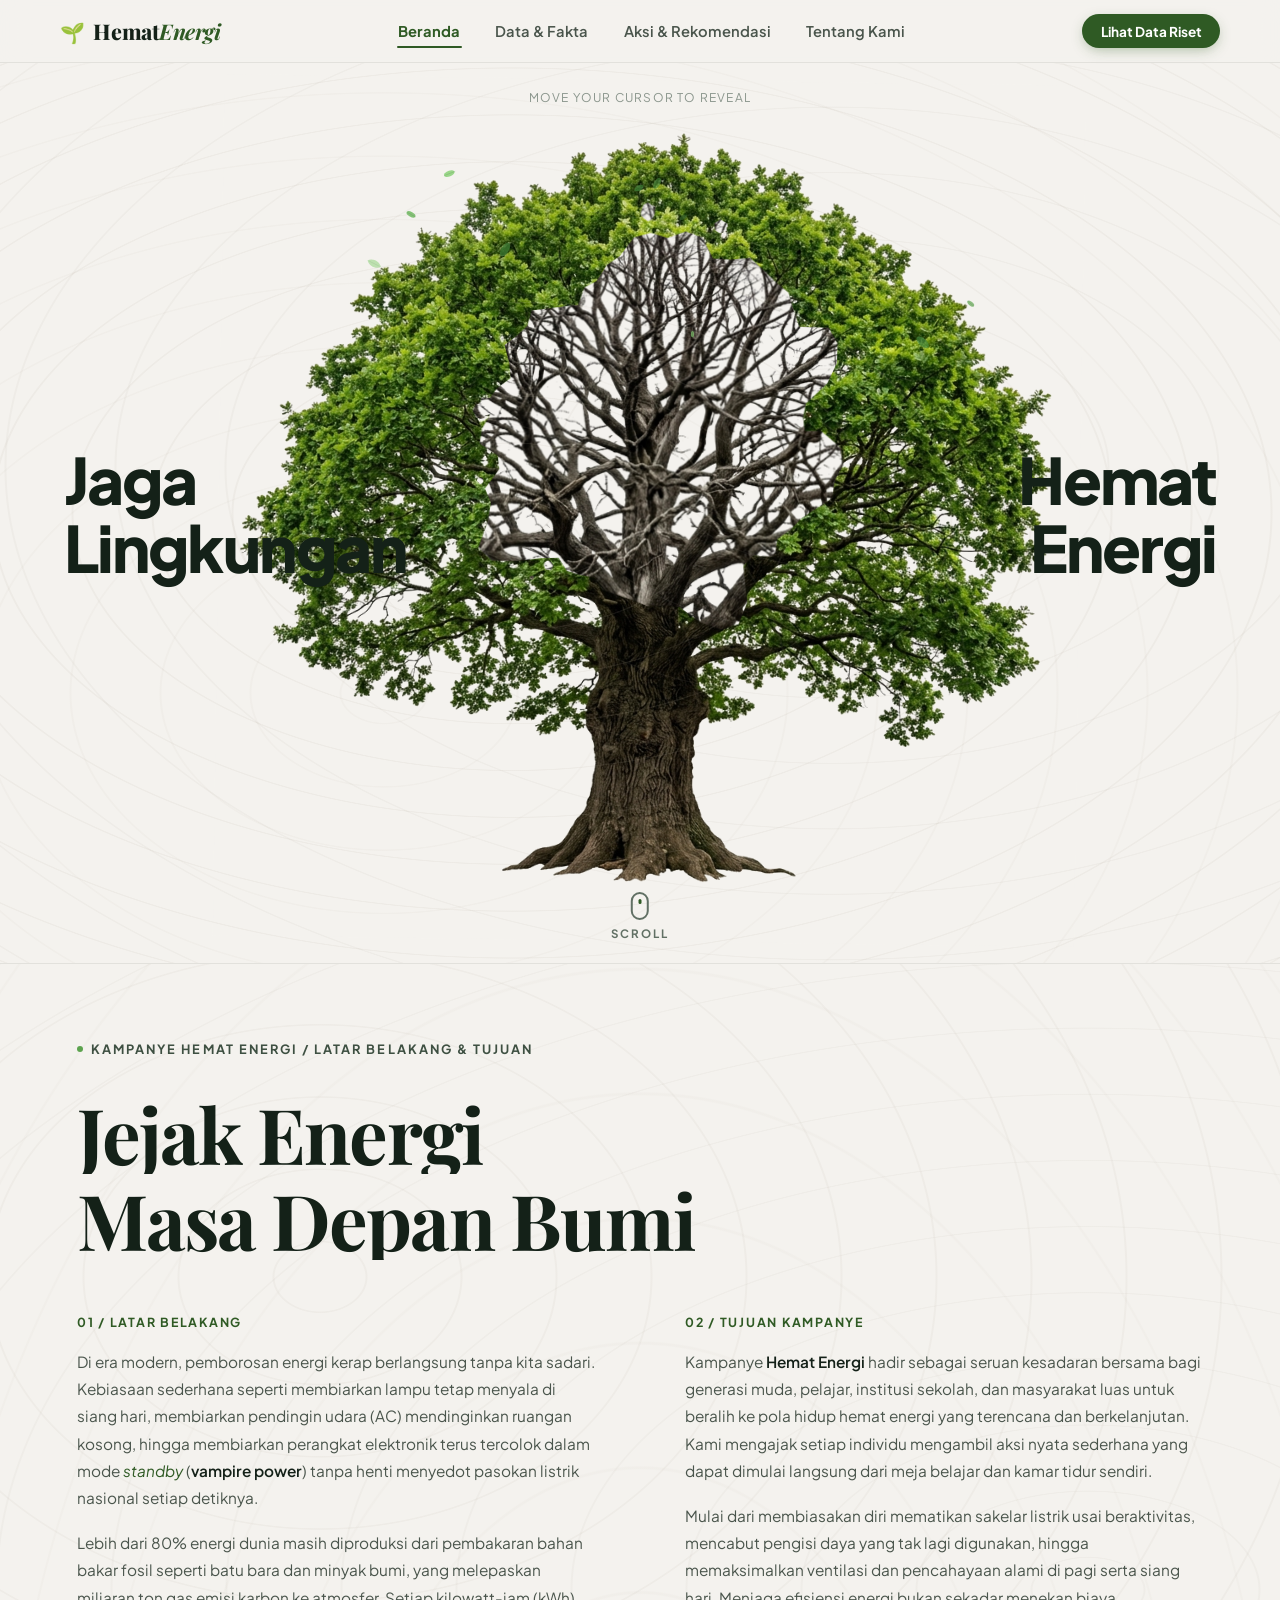
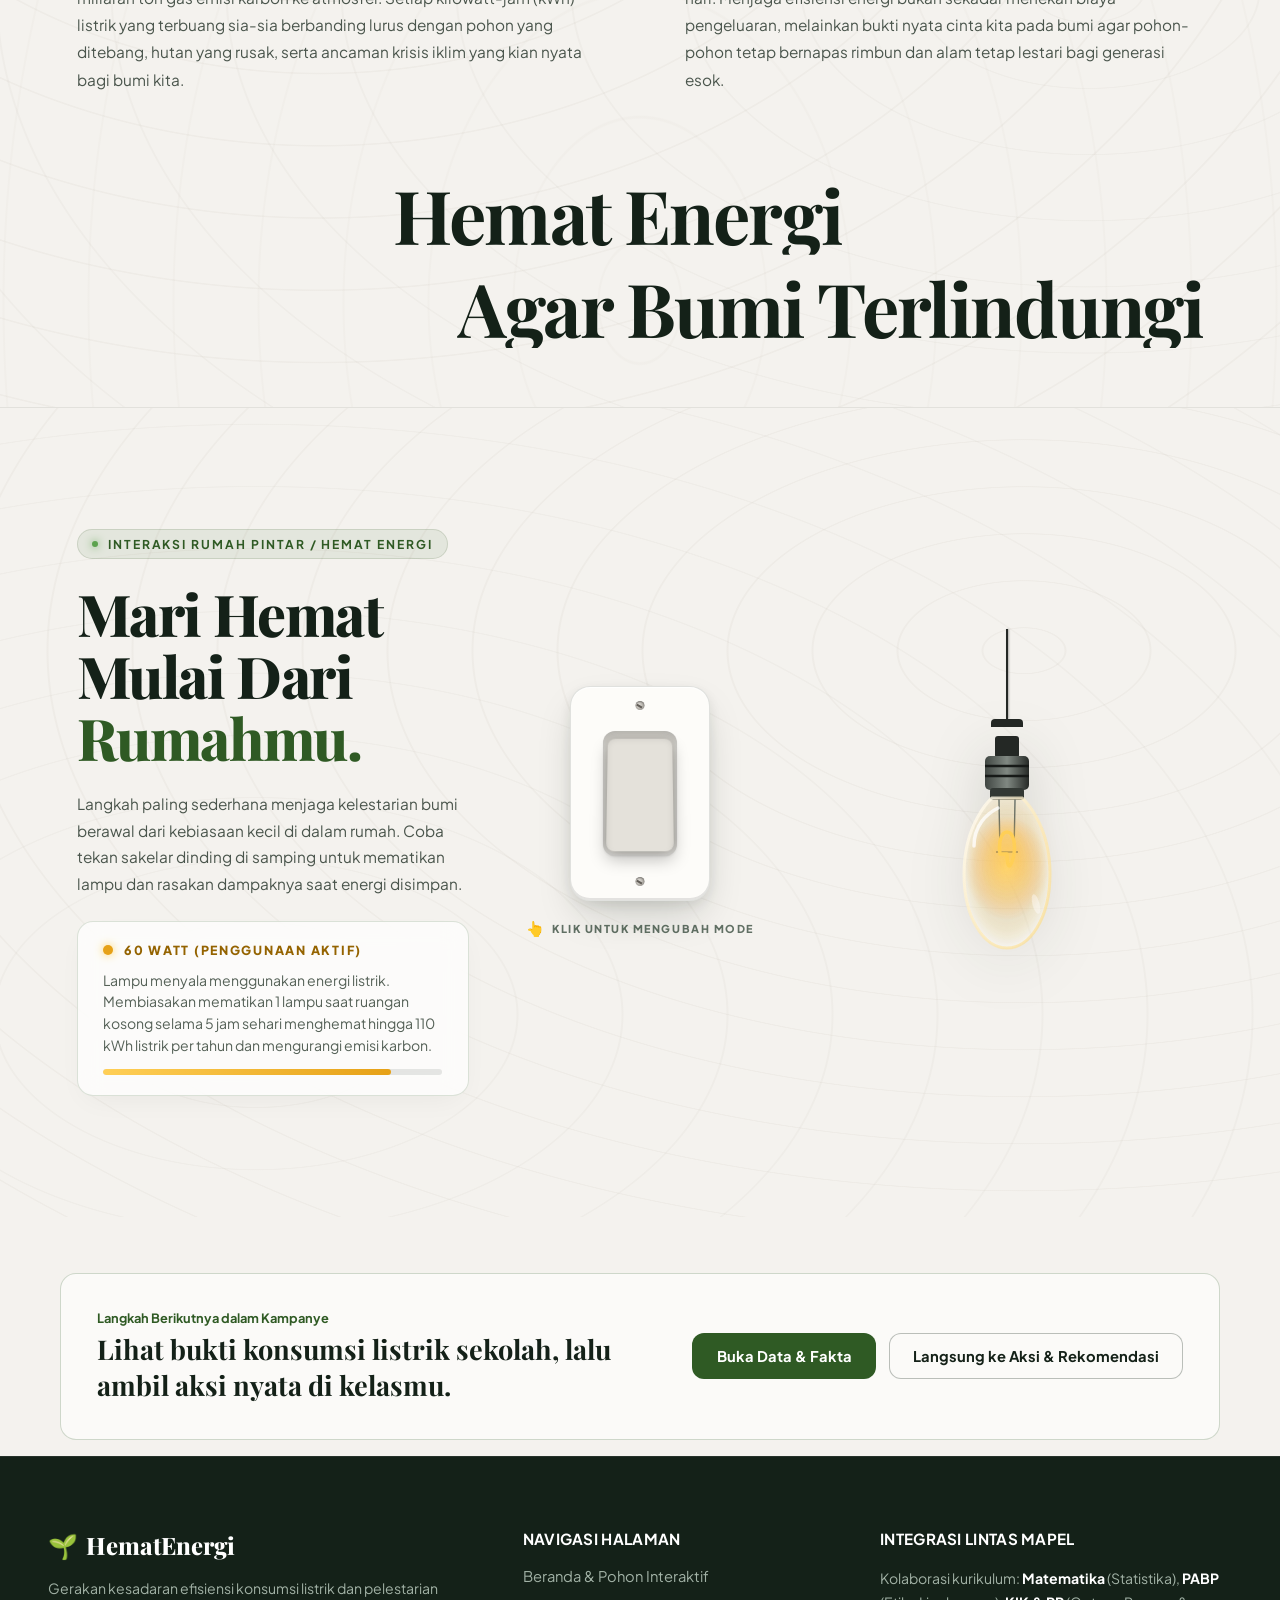
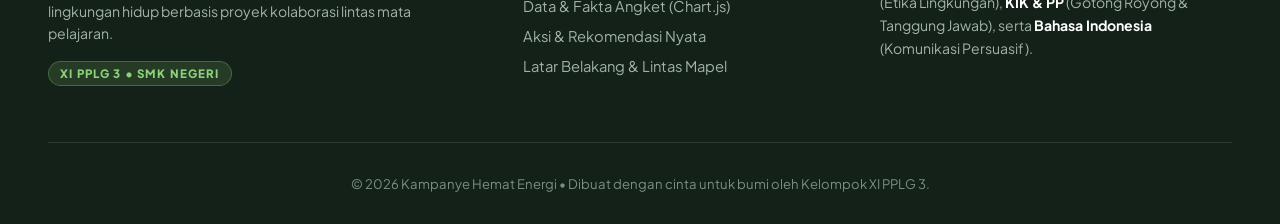
==== commit 2678e8a3: "refactor: Hapus metadata dan balok hijau, ganti teks penutup dengan High Line Reveal judul" ====
--- a/index.html
+++ b/index.html
@@ -147,56 +147,18 @@
         </div>
       </div>
 
-      <!-- Area Bawah: Identitas Pembuat (Kiri) & Balok Bertumpuk (Kanan) -->
-      <div class="campaign-bottom">
-        <!-- Identitas Pembuat di Kiri Bawah -->
-        <div class="creator-metadata fade-item fade-delay-meta">
-          <div class="meta-line">
-            <span class="meta-key">Kelompok</span>
-            <span class="meta-sep">:</span>
-            <span class="meta-value">[Isi Nama Kelompok]</span>
-          </div>
-          <div class="meta-line">
-            <span class="meta-key">Kelas / Jurusan</span>
-            <span class="meta-sep">:</span>
-            <span class="meta-value">XI PPLG 3 <span class="meta-subtext">(Pengembangan Perangkat Lunak dan
-                Gim)</span></span>
-          </div>
-          <div class="meta-line">
-            <span class="meta-key">Mata Pelajaran</span>
-            <span class="meta-sep">:</span>
-            <span class="meta-value">[Isi Mata Pelajaran Terkait]</span>
-          </div>
-        </div>
-
-        <!-- Dua Balok Horizontal Bertumpuk di Kanan Bawah (Gradien Hijau) -->
-        <div class="stacked-blocks-area fade-item fade-delay-bars">
-          <!-- Balok Atas/Kiri: Gradien #2f5a24 ke #5ca34e -->
-          <div class="block-bar block-bar--upper">
-            <div class="bar-sheen"></div>
-            <div class="bar-text-content">
-              <span class="bar-badge bar-badge-1">KOMITMEN BERSAMA</span>
-              <div class="bar-reveal-wrapper">
-                <span class="bar-wipe bar-wipe-1"></span>
-                <h3 class="bar-reveal-text bar-text-1">Hemat Energi</h3>
-              </div>
-            </div>
-            <span class="bar-accent-icon bar-icon-1">⚡</span>
-          </div>
-
-          <!-- Balok Bawah/Kanan: Gradien #4a8c3f ke #8dd17a -->
-          <div class="block-bar block-bar--lower">
-            <div class="bar-sheen"></div>
-            <div class="bar-text-content">
-              <span class="bar-badge bar-badge--dark bar-badge-2">AKSI BERKELANJUTAN</span>
-              <div class="bar-reveal-wrapper">
-                <span class="bar-wipe bar-wipe-2"></span>
-                <h3 class="bar-reveal-text bar-text-2">Agar Bumi Terlindungi</h3>
-              </div>
-            </div>
-            <span class="bar-accent-icon bar-icon-2">🌱</span>
-          </div>
-        </div>
+      <!-- Penutup Kampanye: High Line Reveal (Block Highlighter Wipe) -->
+      <div class="campaign-closing-area">
+        <h3 class="campaign-closing-title" id="campaignClosingTitle">
+          <span class="reveal-line-wrap">
+            <span class="reveal-block reveal-block-closing-1"></span>
+            <span class="reveal-text reveal-text-closing-1">Hemat Energi</span>
+          </span>
+          <span class="reveal-line-wrap">
+            <span class="reveal-block reveal-block-closing-2"></span>
+            <span class="reveal-text reveal-text-closing-2">Agar Bumi Terlindungi</span>
+          </span>
+        </h3>
       </div>
 
     </div>
--- a/style.css
+++ b/style.css
@@ -410,266 +410,75 @@
       color: #2f5a24;
     }
 
-    /* ── Bottom Section Layout ────────────────────────── */
-    .campaign-bottom {
+    /* ── Penutup Kampanye (Closing Display Title) ───────── */
+    .campaign-closing-area {
       display: flex;
       flex-direction: column;
-      gap: clamp(1.5rem, 3vh, 2.5rem);
-      margin-top: clamp(0.5rem, 1vh, 1.25rem);
-    }
-
-    /* ── Identitas Pembuat di Kiri Bawah ──────────────── */
-    .creator-metadata {
+      align-items: flex-end;
+      margin-top: clamp(2.5rem, 5vh, 4.5rem);
+      width: 100%;
+    }
+
+    .campaign-closing-title {
+      font-family: 'Playfair Display', Georgia, 'Times New Roman', serif;
+      font-size: clamp(2.6rem, 5.8vw, 5.2rem);
+      font-weight: 700;
+      color: #142118;
+      line-height: 1.08;
+      letter-spacing: -0.025em;
       display: flex;
       flex-direction: column;
-      gap: 0.35rem;
-      font-size: clamp(0.82rem, 0.95vw, 0.92rem);
-      line-height: 1.55;
-    }
-
-    .meta-line {
-      display: flex;
-      gap: 0.5rem;
-      align-items: baseline;
-    }
-
-    .meta-key {
-      color: #617064;
-      font-weight: 500;
-      min-width: 125px;
-    }
-
-    .meta-sep {
-      color: #8a958c;
-    }
-
-    .meta-value {
-      color: #142118;
-      font-weight: 600;
-    }
-
-    .meta-subtext {
-      color: #617064;
-      font-weight: 400;
-      font-size: 0.9em;
-    }
-
-    /* ── Dua Balok Horizontal Bertumpuk di Kanan Bawah ── */
-    .stacked-blocks-area {
-      position: relative;
-      width: 100%;
-      height: clamp(170px, 22vh, 230px);
-      margin-top: 1rem;
-      pointer-events: auto;
-    }
-
-    .block-bar {
-      position: absolute;
-      border-radius: 12px;
-      overflow: hidden;
-      box-shadow: 0 16px 36px -10px rgba(20, 33, 24, 0.22);
-      transition: transform 0.45s cubic-bezier(0.16, 1, 0.3, 1), box-shadow 0.45s ease;
-      display: flex;
-      align-items: center;
-      justify-content: space-between;
-      padding: 0 clamp(1.4rem, 3vw, 2.5rem);
-      box-sizing: border-box;
-      cursor: default;
-    }
-
-    .block-bar:hover {
-      box-shadow: 0 22px 46px -10px rgba(20, 33, 24, 0.32);
-    }
-
-    /* Balok Atas (Kiri ke Tengah ~64% lebar) */
-    .block-bar--upper {
-      top: 0;
-      left: 0;
-      width: min(65%, 740px);
-      height: clamp(82px, 11.5vh, 118px);
+      margin: 0;
+      gap: 0.12em;
+      text-align: right;
+    }
+
+    .campaign-closing-title .reveal-line-wrap:nth-child(2) {
+      margin-left: clamp(1.5rem, 5vw, 4.5rem);
+    }
+
+    .reveal-block-closing-1 {
       background: linear-gradient(90deg, #2f5a24 0%, #5ca34e 100%);
-      z-index: 2;
-    }
-
-    .block-bar--upper:hover {
-      transform: translateY(-4px);
-    }
-
-    /* Balok Bawah (Tengah ~44% ke Kanan Penuh) */
-    .block-bar--lower {
-      bottom: 0;
-      left: min(44%, 500px);
-      right: 0;
-      height: clamp(74px, 10.5vh, 108px);
+    }
+
+    .reveal-block-closing-2 {
       background: linear-gradient(90deg, #4a8c3f 0%, #8dd17a 100%);
-      z-index: 1;
-    }
-
-    .block-bar--lower:hover {
-      transform: translateY(-4px);
+    }
+
+    .campaign-closing-title.is-revealed .reveal-text-closing-1,
+    .campaign-section.is-revealed .reveal-text-closing-1 {
+      clip-path: inset(0 0% 0 0);
+      transition-delay: 0.15s;
+    }
+
+    .campaign-closing-title.is-revealed .reveal-block-closing-1,
+    .campaign-section.is-revealed .reveal-block-closing-1 {
+      animation: blockHighlighterWipe 1.1s cubic-bezier(0.77, 0, 0.175, 1) 0.1s forwards;
+    }
+
+    .campaign-closing-title.is-revealed .reveal-text-closing-2,
+    .campaign-section.is-revealed .reveal-text-closing-2 {
+      clip-path: inset(0 0% 0 0);
+      transition-delay: 0.38s;
+    }
+
+    .campaign-closing-title.is-revealed .reveal-block-closing-2,
+    .campaign-section.is-revealed .reveal-block-closing-2 {
+      animation: blockHighlighterWipe 1.1s cubic-bezier(0.77, 0, 0.175, 1) 0.35s forwards;
     }
 
     @media (max-width: 768px) {
-      .stacked-blocks-area {
-        height: auto;
-        display: flex;
-        flex-direction: column;
-        gap: 1rem;
+      .campaign-closing-area {
+        align-items: flex-start;
       }
 
-      .block-bar--upper,
-      .block-bar--lower {
-        position: relative;
-        width: 100%;
-        left: 0;
-        right: 0;
-        height: auto;
-        padding: 1.25rem 1.5rem;
+      .campaign-closing-title {
+        text-align: left;
       }
-    }
-
-    .bar-sheen {
-      position: absolute;
-      inset: 0;
-      background: linear-gradient(135deg, rgba(255, 255, 255, 0.22) 0%, transparent 60%);
-      pointer-events: none;
-    }
-
-    /* ── High Line Reveal for the Stacked Bars (Disamakan dengan Judul Atas) ── */
-    .bar-text-content {
-      position: relative;
-      z-index: 3;
-      display: flex;
-      flex-direction: column;
-      gap: 0.25rem;
-    }
-
-    .bar-badge {
-      display: inline-block;
-      width: fit-content;
-      font-size: 0.68rem;
-      font-weight: 800;
-      letter-spacing: 0.16em;
-      text-transform: uppercase;
-      padding: 0.2rem 0.55rem;
-      border-radius: 4px;
-      background: rgba(255, 255, 255, 0.2);
-      color: #ffffff;
-      opacity: 0;
-      transform: translateY(8px);
-      transition: opacity 0.8s ease, transform 0.8s ease;
-    }
-
-    .bar-badge--dark {
-      background: rgba(16, 36, 20, 0.15);
-      color: #102414;
-    }
-
-    .is-revealed .bar-badge {
-      opacity: 1;
-      transform: translateY(0);
-    }
-
-    .is-revealed .bar-badge-1 {
-      transition-delay: 0.72s;
-    }
-
-    .is-revealed .bar-badge-2 {
-      transition-delay: 0.95s;
-    }
-
-    .bar-reveal-wrapper {
-      position: relative;
-      display: inline-block;
-      overflow: hidden;
-      vertical-align: top;
-      width: fit-content;
-    }
-
-    .bar-reveal-text {
-      display: inline-block;
-      clip-path: inset(0 100% 0 0);
-      transition: clip-path 1.15s cubic-bezier(0.77, 0, 0.175, 1);
-      will-change: clip-path;
-      margin: 0;
-      font-family: 'Playfair Display', Georgia, serif;
-      font-size: clamp(1.4rem, 2.7vw, 2.45rem);
-      font-weight: 800;
-      letter-spacing: -0.015em;
-      line-height: 1.15;
-    }
-
-    .bar-text-1 {
-      color: #ffffff;
-      text-shadow: 0 2px 8px rgba(0, 0, 0, 0.25);
-    }
-
-    .bar-text-2 {
-      color: #102414;
-      text-shadow: 0 1px 2px rgba(255, 255, 255, 0.35);
-    }
-
-    /* Delay disinkronkan setelah kontainer balok muncul (0.65s + offset) */
-    .is-revealed .bar-text-1 {
-      clip-path: inset(0 0% 0 0);
-      transition-delay: 0.82s;
-    }
-
-    .is-revealed .bar-text-2 {
-      clip-path: inset(0 0% 0 0);
-      transition-delay: 1.05s;
-    }
-
-    .bar-wipe {
-      position: absolute;
-      top: 0;
-      bottom: 0;
-      left: 0;
-      right: 0;
-      clip-path: inset(0 100% 0 0);
-      z-index: 2;
-      pointer-events: none;
-      border-radius: 4px;
-    }
-
-    /* Gradien penyapu selaras dengan palet hijau judul utama */
-    .bar-wipe-1 {
-      background: linear-gradient(90deg, #8dd17a 0%, #d8f3dc 100%);
-    }
-
-    .bar-wipe-2 {
-      background: linear-gradient(90deg, #142118 0%, #2f5a24 100%);
-    }
-
-    /* Durasi 1.1s & selisih delay 0.04s persis seperti .reveal-block di judul atas */
-    .is-revealed .bar-wipe-1 {
-      animation: blockHighlighterWipe 1.1s cubic-bezier(0.77, 0, 0.175, 1) 0.78s forwards;
-    }
-
-    .is-revealed .bar-wipe-2 {
-      animation: blockHighlighterWipe 1.1s cubic-bezier(0.77, 0, 0.175, 1) 1.02s forwards;
-    }
-
-    .bar-accent-icon {
-      font-size: clamp(1.6rem, 2.5vw, 2.3rem);
-      z-index: 3;
-      user-select: none;
-      opacity: 0;
-      transform: scale(0.6);
-      transition: opacity 0.8s ease, transform 0.8s ease;
-    }
-
-    .is-revealed .bar-accent-icon {
-      opacity: 0.92;
-      transform: scale(1);
-    }
-
-    .is-revealed .bar-icon-1 {
-      transition-delay: 1.15s;
-    }
-
-    .is-revealed .bar-icon-2 {
-      transition-delay: 1.38s;
+
+      .campaign-closing-title .reveal-line-wrap:nth-child(2) {
+        margin-left: 0;
+      }
     }
 
     /* ── Fade (Visibilitas Effect) ─────────────────────── */
